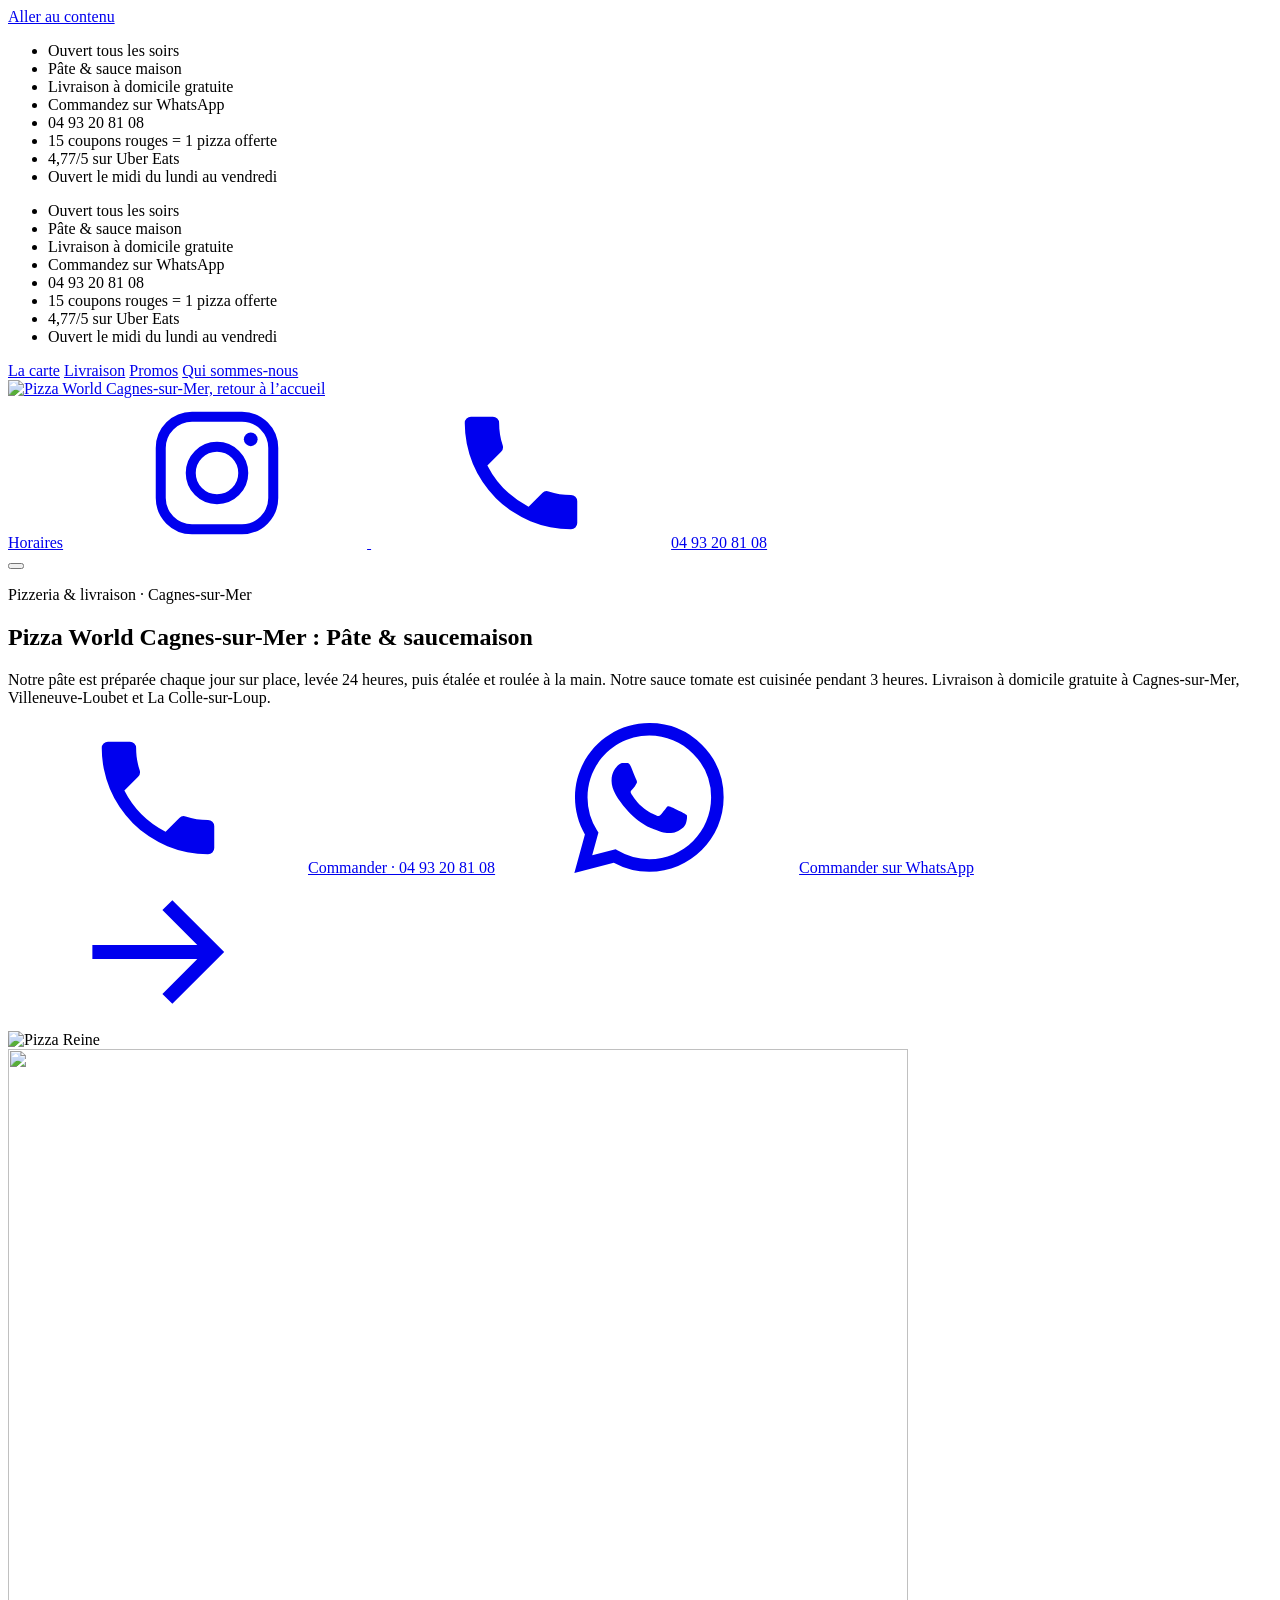
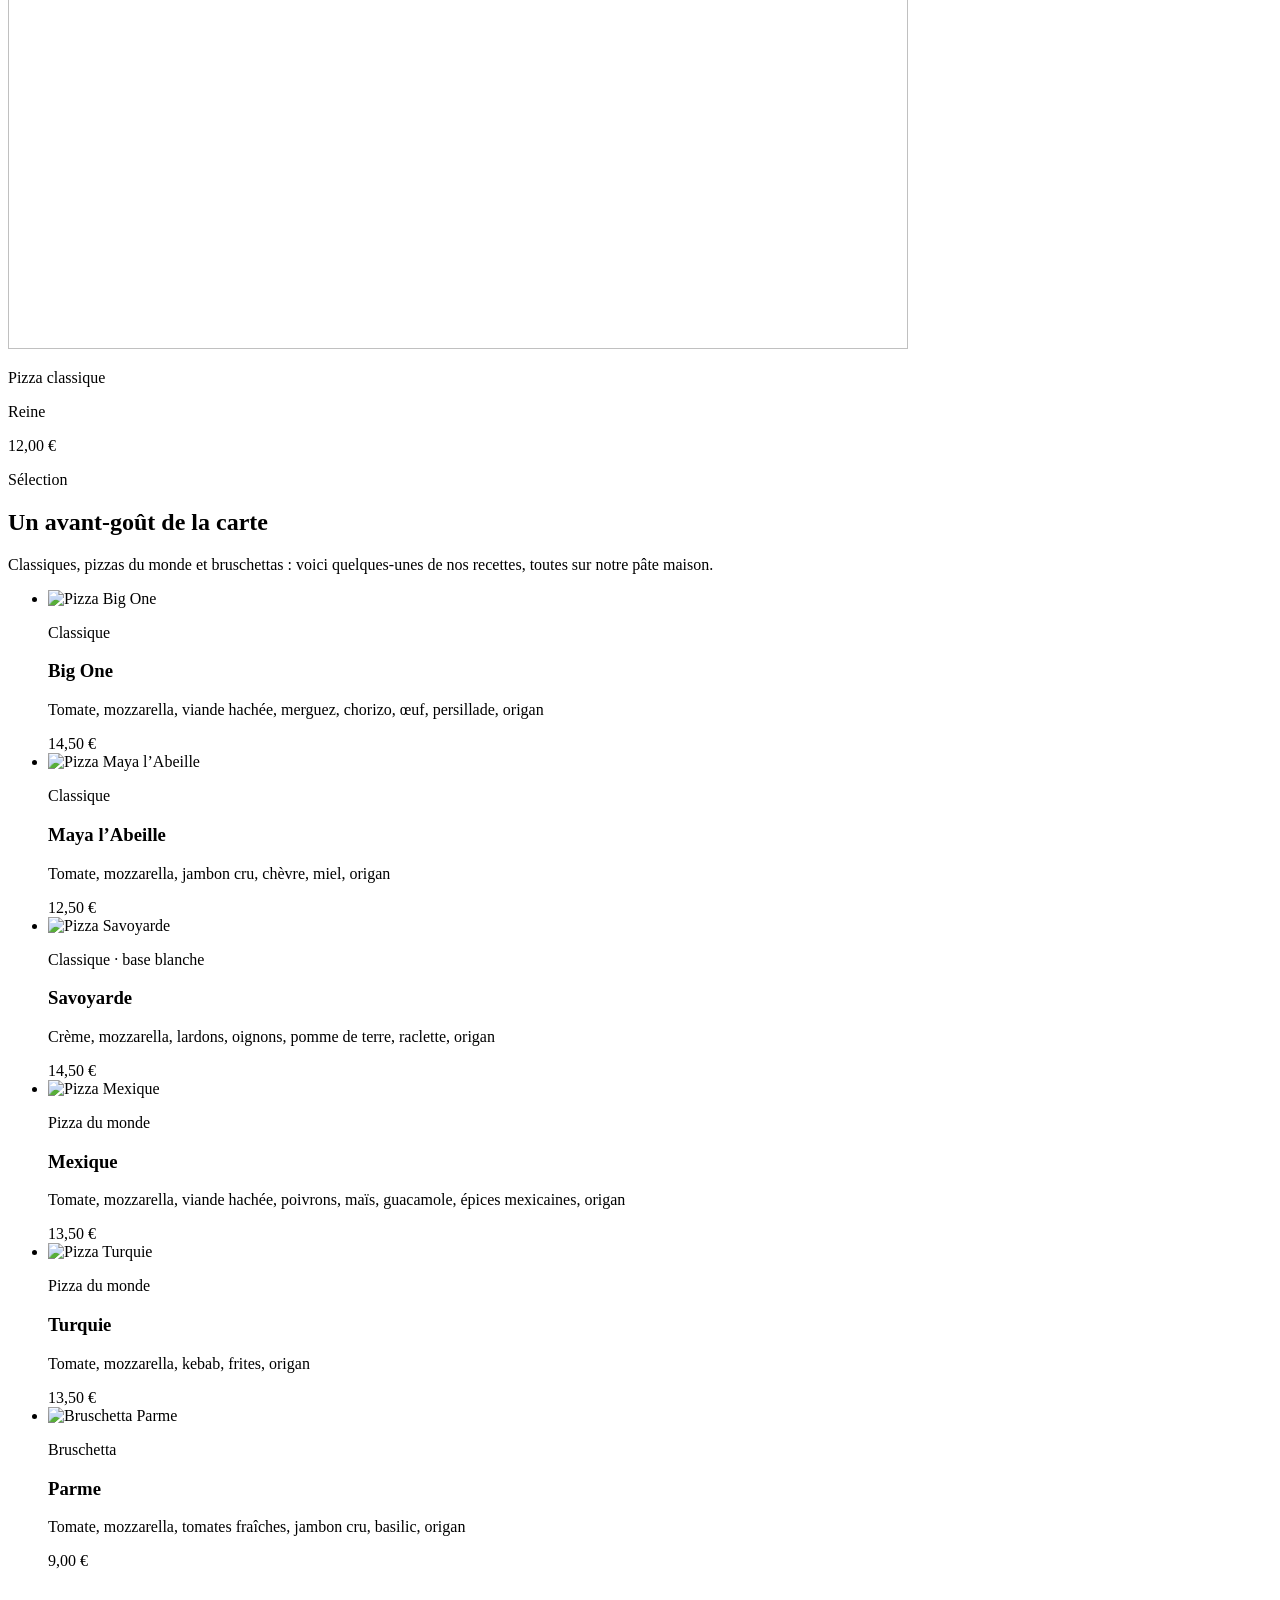
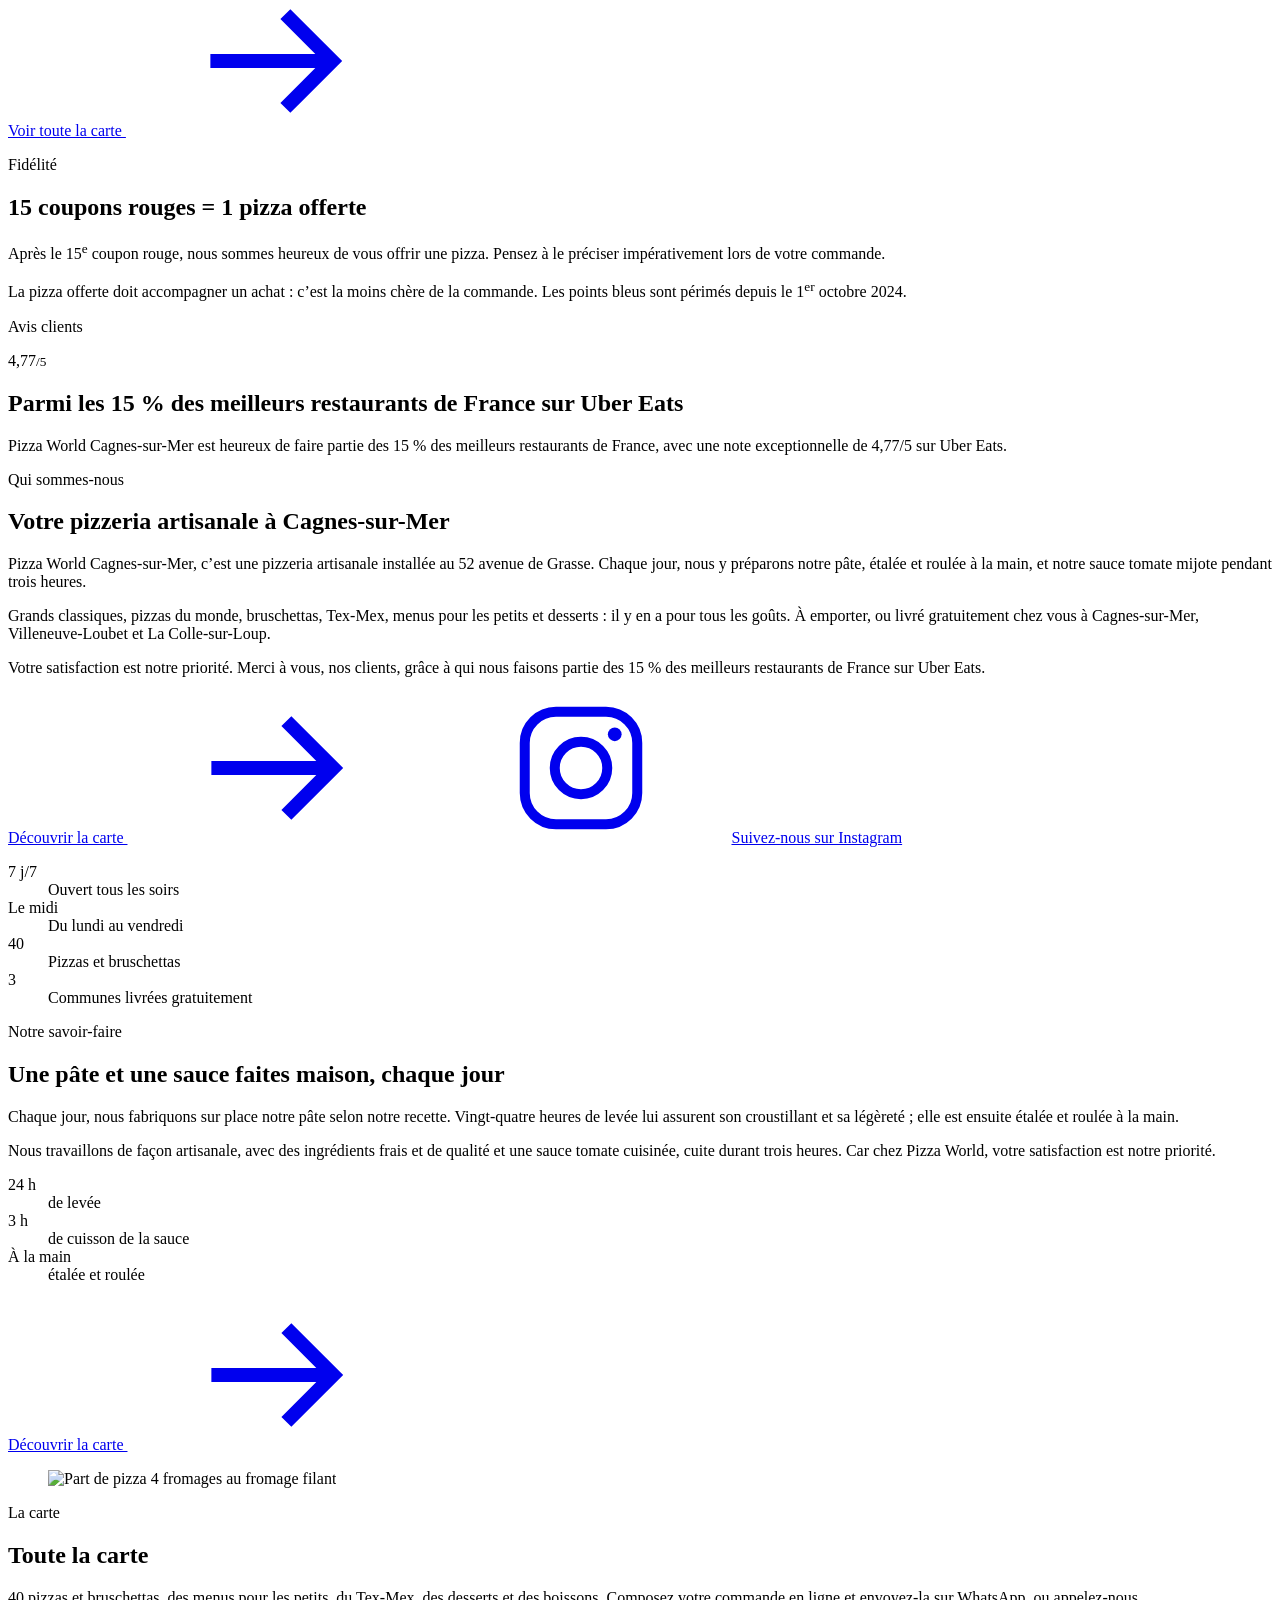
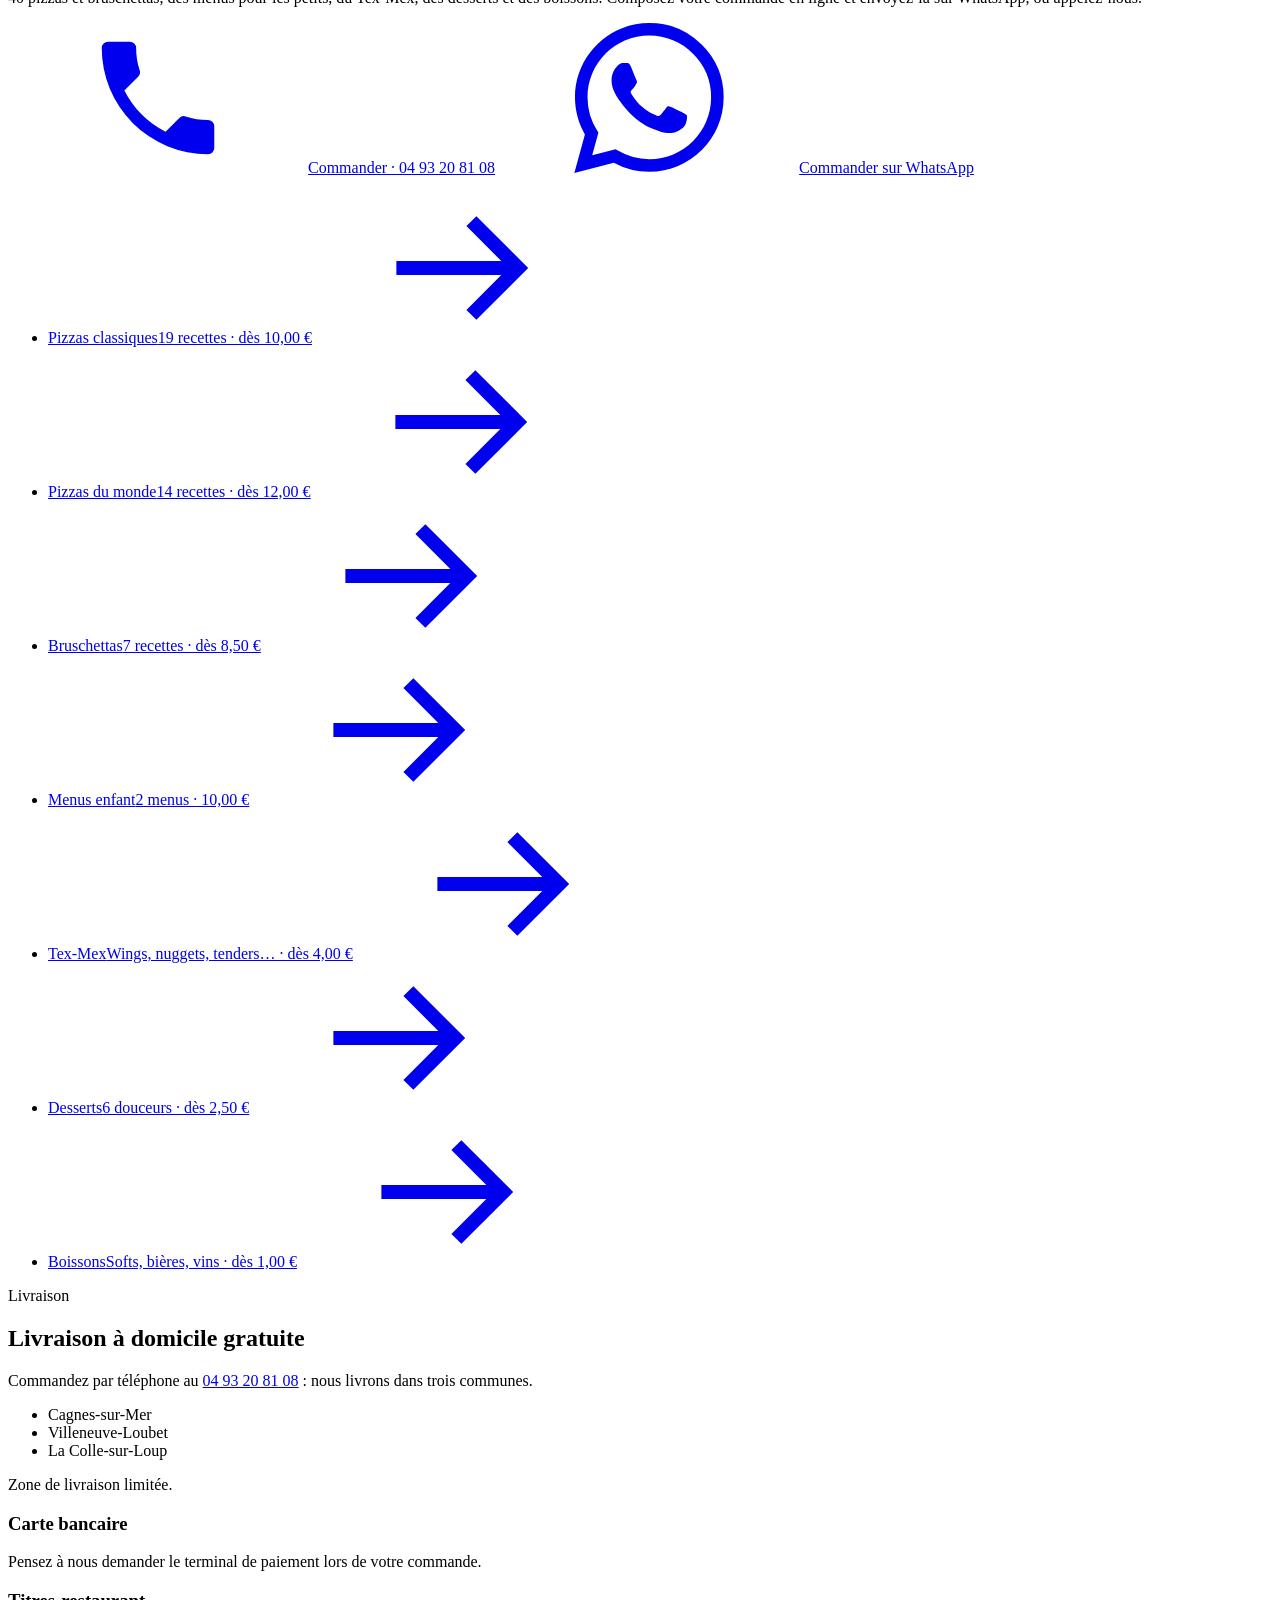
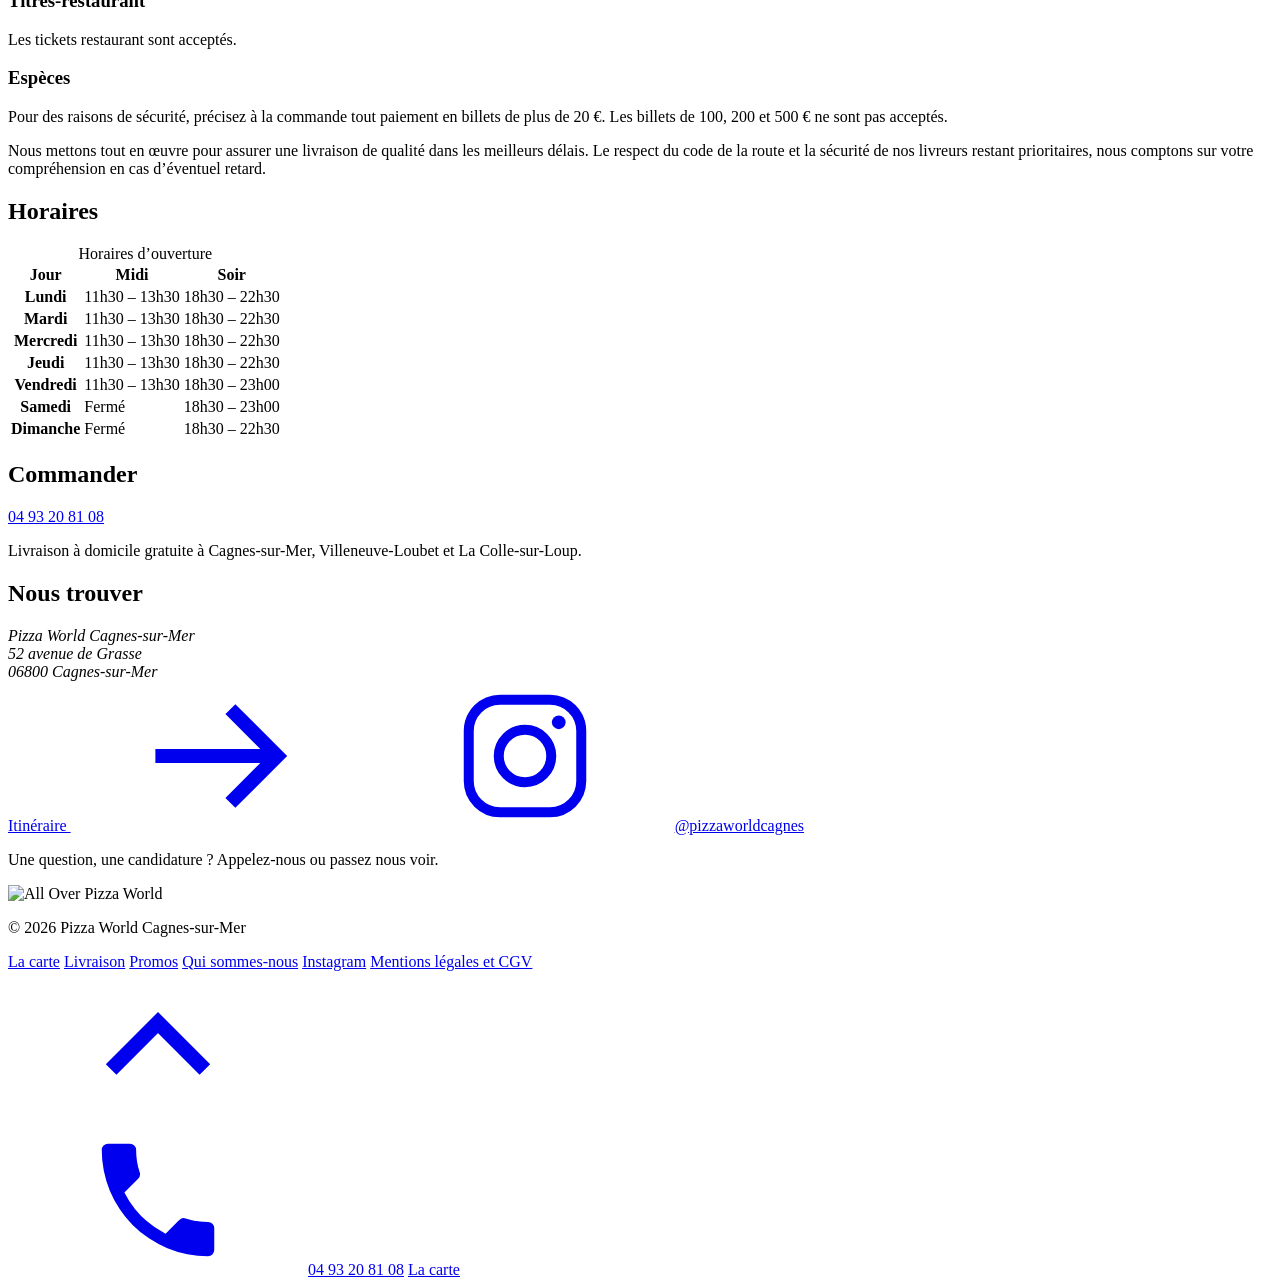
==== index.html @ 0be0c3c1 "Add files via upload" ====
<!doctype html>
<html lang="fr">
<head>
  <meta charset="utf-8">
  <meta name="viewport" content="width=device-width, initial-scale=1">
  <title>Pizza World Cagnes-sur-Mer · Pizzeria, pâte &amp; sauce maison, livraison gratuite</title>
  <meta name="description" content="Pizzeria à Cagnes-sur-Mer : pâte maison levée 24 h et étalée à la main, sauce tomate maison cuisinée 3 h. Livraison gratuite à Cagnes-sur-Mer, Villeneuve-Loubet et La Colle-sur-Loup. Commandez au 04 93 20 81 08.">
  <link rel="canonical" href="https://cagnes.pizzaworld.fr/">
  <meta name="robots" content="index, follow, max-image-preview:large">
  <meta name="theme-color" content="#013ec5">

  <meta property="og:type" content="website">
  <meta property="og:locale" content="fr_FR">
  <meta property="og:site_name" content="Pizza World Cagnes-sur-Mer">
  <meta property="og:title" content="Pizza World Cagnes-sur-Mer · Pâte &amp; sauce maison, livraison gratuite">
  <meta property="og:description" content="Pâte maison levée 24 h, sauce tomate maison cuisinée 3 h. Livraison gratuite à Cagnes-sur-Mer, Villeneuve-Loubet et La Colle-sur-Loup.">
  <meta property="og:url" content="https://cagnes.pizzaworld.fr/">
  <meta property="og:image" content="https://cagnes.pizzaworld.fr/assets/img/og-image.jpg">
  <meta name="twitter:card" content="summary_large_image">

  <link rel="icon" href="favicon.ico" sizes="32x32">
  <link rel="icon" href="assets/img/favicon.svg" type="image/svg+xml">
  <link rel="apple-touch-icon" href="assets/img/apple-touch-icon.png">
  <link rel="preconnect" href="https://fonts.googleapis.com">
  <link rel="preconnect" href="https://fonts.gstatic.com" crossorigin>
  <link rel="stylesheet" href="https://fonts.googleapis.com/css2?family=Outfit:wght@300;400;500;600;700&amp;display=swap">
  <link rel="stylesheet" href="assets/css/style.css">

  <script type="application/ld+json">
  {
    "@context": "https://schema.org",
    "@type": "Restaurant",
    "@id": "https://cagnes.pizzaworld.fr/#restaurant",
    "name": "Pizza World Cagnes-sur-Mer",
    "description": "Pizzeria artisanale à Cagnes-sur-Mer : pâte maison levée 24 h, sauce tomate maison. Livraison gratuite à Cagnes-sur-Mer, Villeneuve-Loubet et La Colle-sur-Loup, ou à emporter.",
    "brand": { "@type": "Brand", "name": "Pizza World" },
    "url": "https://cagnes.pizzaworld.fr/",
    "image": "https://cagnes.pizzaworld.fr/assets/img/og-image.jpg",
    "logo": "https://cagnes.pizzaworld.fr/assets/img/logo-640.png",
    "telephone": "+33 4 93 20 81 08",
    "servesCuisine": ["Pizza", "Italienne", "Tex-Mex"],
    "priceRange": "€",
    "hasMenu": "https://cagnes.pizzaworld.fr/carte.html",
    "acceptsReservations": false,
    "currenciesAccepted": "EUR",
    "paymentAccepted": "Espèces, Carte bancaire, Titres-restaurant",
    "hasMap": "https://www.google.com/maps/search/?api=1&query=Pizza%20World%2052%20avenue%20de%20Grasse%2006800%20Cagnes-sur-Mer",
    "address": {
      "@type": "PostalAddress",
      "streetAddress": "52 avenue de Grasse",
      "postalCode": "06800",
      "addressLocality": "Cagnes-sur-Mer",
      "addressRegion": "Provence-Alpes-Côte d’Azur",
      "addressCountry": "FR"
    },
    "areaServed": ["Cagnes-sur-Mer", "Villeneuve-Loubet", "La Colle-sur-Loup"],
    "sameAs": ["https://www.instagram.com/pizzaworldcagnes/"],
    "openingHoursSpecification": [
      { "@type": "OpeningHoursSpecification", "dayOfWeek": ["Monday", "Tuesday", "Wednesday", "Thursday", "Friday"], "opens": "11:30", "closes": "13:30" },
      { "@type": "OpeningHoursSpecification", "dayOfWeek": ["Monday", "Tuesday", "Wednesday", "Thursday", "Sunday"], "opens": "18:30", "closes": "22:30" },
      { "@type": "OpeningHoursSpecification", "dayOfWeek": ["Friday", "Saturday"], "opens": "18:30", "closes": "23:00" }
    ]
  }
  </script>
</head>
<body>
  <svg width="0" height="0" style="position:absolute" aria-hidden="true" focusable="false">
    <symbol id="i-phone" viewBox="0 0 24 24"><path fill="currentColor" d="M6.62 10.79a15.05 15.05 0 0 0 6.59 6.59l2.2-2.2a1 1 0 0 1 1.02-.24c1.12.37 2.32.57 3.57.57a1 1 0 0 1 1 1V20a1 1 0 0 1-1 1A17 17 0 0 1 3 4a1 1 0 0 1 1-1h3.5a1 1 0 0 1 1 1c0 1.25.2 2.45.57 3.57a1 1 0 0 1-.25 1.02l-2.2 2.2Z"/></symbol>
    <symbol id="i-arrow" viewBox="0 0 16 16"><path fill="none" stroke="currentColor" stroke-width="1.5" d="M1 8h13M9 3l5 5-5 5"/></symbol>
    <symbol id="i-up" viewBox="0 0 16 16"><path fill="none" stroke="currentColor" stroke-width="1.6" d="M3 10.5 8 5.5l5 5"/></symbol>
    <symbol id="i-instagram" viewBox="0 0 24 24"><g fill="none" stroke="currentColor" stroke-width="1.6"><rect x="3" y="3" width="18" height="18" rx="5"/><circle cx="12" cy="12" r="4.2"/></g><circle cx="17.4" cy="6.6" r="1.1" fill="currentColor"/></symbol>
    <symbol id="i-whatsapp" viewBox="0 0 24 24"><path fill="currentColor" d="M17.472 14.382c-.297-.149-1.758-.867-2.03-.967-.273-.099-.471-.148-.67.15-.197.297-.767.966-.94 1.164-.173.199-.347.223-.644.075-.297-.15-1.255-.463-2.39-1.475-.883-.788-1.48-1.761-1.653-2.059-.173-.297-.018-.458.13-.606.134-.133.298-.347.446-.52.149-.174.198-.298.298-.497.099-.198.05-.371-.025-.52-.075-.149-.669-1.612-.916-2.207-.242-.579-.487-.5-.669-.51-.173-.008-.371-.01-.57-.01-.198 0-.52.074-.792.372-.272.297-1.04 1.016-1.04 2.479 0 1.462 1.065 2.875 1.213 3.074.149.198 2.096 3.2 5.077 4.487.709.306 1.262.489 1.694.625.712.227 1.36.195 1.871.118.571-.085 1.758-.719 2.006-1.413.248-.694.248-1.289.173-1.413-.074-.124-.272-.198-.57-.347m-5.421 7.403h-.004a9.87 9.87 0 0 1-5.031-1.378l-.361-.214-3.741.982.998-3.648-.235-.374a9.86 9.86 0 0 1-1.51-5.26c.001-5.45 4.436-9.884 9.888-9.884 2.64 0 5.122 1.03 6.988 2.898a9.825 9.825 0 0 1 2.893 6.994c-.003 5.45-4.437 9.884-9.885 9.884m8.413-18.297A11.815 11.815 0 0 0 12.05 0C5.495 0 .16 5.335.157 11.892c0 2.096.547 4.142 1.588 5.945L.057 24l6.305-1.654a11.882 11.882 0 0 0 5.683 1.448h.005c6.554 0 11.89-5.335 11.893-11.893a11.821 11.821 0 0 0-3.48-8.413Z"/></symbol>
  </svg>

  <a class="skip-link" href="#contenu">Aller au contenu</a>

  <!-- ===== En-tête ===== -->
  <header class="site-header dark">
    <div class="wrap header-inner">
      <!-- Bandeau d'infos défilantes : en haut sur ordinateur, à côté du logo sur mobile -->
      <div class="header-ticker" aria-hidden="true">
        <div class="header-ticker-track">
          <ul>
            <li><span data-open-status>Ouvert tous les soirs</span></li>
            <li>Pâte &amp; sauce maison</li>
            <li>Livraison à domicile gratuite</li>
            <li>Commandez sur WhatsApp</li>
            <li>04 93 20 81 08</li>
            <li>15 coupons rouges = 1 pizza offerte</li>
            <li>4,77/5 sur Uber Eats</li>
            <li>Ouvert le midi du lundi au vendredi</li>
          </ul>
          <ul>
            <li><span data-open-status>Ouvert tous les soirs</span></li>
            <li>Pâte &amp; sauce maison</li>
            <li>Livraison à domicile gratuite</li>
            <li>Commandez sur WhatsApp</li>
            <li>04 93 20 81 08</li>
            <li>15 coupons rouges = 1 pizza offerte</li>
            <li>4,77/5 sur Uber Eats</li>
            <li>Ouvert le midi du lundi au vendredi</li>
          </ul>
        </div>
      </div>

      <nav class="nav nav-left" aria-label="Navigation principale">
        <a class="nav-link" href="carte.html">La carte</a>
        <a class="nav-link" href="#livraison">Livraison</a>
        <a class="nav-link" href="#promotions" data-promos-link>Promos</a>
        <a class="nav-link" href="#qui-sommes-nous">Qui sommes-nous</a>
      </nav>

      <a class="brand" href="index.html">
        <img src="assets/img/logo-320.png" width="320" height="250" alt="Pizza World Cagnes-sur-Mer, retour à l’accueil">
      </a>

      <div class="nav nav-right">
        <a class="nav-link" href="#horaires">Horaires</a>
        <a class="nav-icon" href="https://www.instagram.com/pizzaworldcagnes/" target="_blank" rel="noopener" aria-label="Instagram @pizzaworldcagnes (nouvelle fenêtre)">
          <svg class="icon" aria-hidden="true"><use href="#i-instagram"/></svg>
        </a>
        <a class="btn btn-sm" href="tel:+33493208108">
          <svg class="icon" aria-hidden="true"><use href="#i-phone"/></svg>04 93 20 81 08
        </a>
      </div>

      <button class="nav-toggle" type="button" aria-expanded="false" aria-controls="mobile-nav" aria-label="Ouvrir le menu">
        <span class="nav-toggle-bars" aria-hidden="true"></span>
      </button>
    </div>

    <div class="mobile-nav dark" id="mobile-nav" hidden>
      <nav class="mobile-nav-links" aria-label="Navigation mobile">
        <a href="index.html" aria-current="page">Accueil <svg class="icon" aria-hidden="true"><use href="#i-arrow"/></svg></a>
        <a href="carte.html">La carte <svg class="icon" aria-hidden="true"><use href="#i-arrow"/></svg></a>
        <a href="#livraison">Livraison <svg class="icon" aria-hidden="true"><use href="#i-arrow"/></svg></a>
        <a href="#promotions" data-promos-link>Promos <svg class="icon" aria-hidden="true"><use href="#i-arrow"/></svg></a>
        <a href="#qui-sommes-nous">Qui sommes-nous <svg class="icon" aria-hidden="true"><use href="#i-arrow"/></svg></a>
        <a href="#horaires">Horaires &amp; accès <svg class="icon" aria-hidden="true"><use href="#i-arrow"/></svg></a>
      </nav>
      <div class="mobile-nav-foot">
        <p class="status" data-open-status hidden></p>
        <a class="btn" href="tel:+33493208108"><svg class="icon" aria-hidden="true"><use href="#i-phone"/></svg>Commander · 04 93 20 81 08</a>
        <a class="social-link" href="https://www.instagram.com/pizzaworldcagnes/" target="_blank" rel="noopener"><svg class="icon" aria-hidden="true"><use href="#i-instagram"/></svg>@pizzaworldcagnes</a>
        <p class="small muted">52 avenue de Grasse, 06800 Cagnes-sur-Mer</p>
      </div>
    </div>
  </header>

  <main id="contenu">

    <!-- ===== Héros ===== -->
    <section class="hero dark" aria-labelledby="hero-title">
      <div class="hero-copy">
        <p class="eyebrow">Pizzeria &amp; livraison · Cagnes-sur-Mer</p>
        <h1 class="display hero-title" id="hero-title"><span class="sr-only">Pizza World Cagnes-sur-Mer&nbsp;: </span><span class="display-line">Pâte &amp; sauce</span><span class="display-line">maison</span></h1>
        <p class="lead hero-sub">Notre pâte est préparée chaque jour sur place, levée 24&nbsp;heures, puis étalée et roulée à la main. Notre sauce tomate est cuisinée pendant 3&nbsp;heures. Livraison à domicile gratuite à Cagnes-sur-Mer, Villeneuve-Loubet et La Colle-sur-Loup.</p>
        <div class="hero-actions">
          <a class="btn" href="tel:+33493208108"><svg class="icon" aria-hidden="true"><use href="#i-phone"/></svg>Commander · 04 93 20 81 08</a>
          <a class="link-arrow" href="carte.html#commander"><svg class="icon" aria-hidden="true"><use href="#i-whatsapp"/></svg>Commander sur WhatsApp <svg class="icon" aria-hidden="true"><use href="#i-arrow"/></svg></a>
        </div>
        <div class="hero-meta">
          <p class="status" data-open-status hidden></p>
        </div>
      </div>

      <!-- Pizza 3D : elle pivote et change de recette à chaque tour.
           Recettes : les pizzas de carte.html qui ont une photo vue du dessus (attribut data-disc). -->
      <div class="hero-media hero-spin" data-spin>
        <div class="spin-stage">
          <div class="spin-tilt">
            <div class="spin-disc" data-spin-disc>
              <div class="spin-face spin-front"><img src="assets/img/pizzas-3d/reine.jpg" width="900" height="900" alt="Pizza Reine" fetchpriority="high"></div>
              <div class="spin-face spin-back" aria-hidden="true"><img src="assets/img/pizzas-3d/reine.jpg" width="900" height="900" alt=""></div>
            </div>
          </div>
        </div>
        <div class="spin-caption" data-spin-caption>
          <p class="spin-kicker" data-spin-kicker>Pizza classique</p>
          <p class="spin-name" data-spin-name>Reine</p>
          <p class="spin-price" data-spin-price>12,00&nbsp;€</p>
        </div>
        <!-- Recettes suivantes de la pizza 3D (photo vue du dessus dans assets/img/pizzas-3d/).
             Sur le site en ligne, la liste et les prix sont aussi relus dans carte.html. -->
        <ul class="spin-list" hidden>
          <li data-disc="assets/img/pizzas-3d/4-fromages.jpg" data-name="4 Fromages" data-kicker="Pizza classique" data-price="12,50 €"></li>
          <li data-disc="assets/img/pizzas-3d/camembert-roti.jpg" data-name="La Camembert rôti" data-kicker="Pizza classique · Nouveau · Base blanche" data-price="15,00 €" data-choices="Lardons|Poulet"></li>
        </ul>
        <div class="spin-actions" hidden>
          <button type="button" class="sc-btn" data-spin-toggle aria-label="Mettre la pizza en pause"><svg viewBox="0 0 16 16" aria-hidden="true"><path d="M5 3v10M11 3v10" fill="none" stroke="currentColor" stroke-width="2"/></svg></button>
          <button type="button" class="sc-btn" data-spin-next aria-label="Recette suivante"><svg viewBox="0 0 16 16" aria-hidden="true"><path d="M5.5 3l5 5-5 5" fill="none" stroke="currentColor" stroke-width="1.6"/></svg></button>
        </div>
      </div>
    </section>

    <!-- ===== Sélection ===== -->
    <section class="section light featured" aria-labelledby="featured-title">
      <div class="wrap">
        <div class="section-head section-head--split">
          <div>
            <p class="eyebrow">Sélection</p>
            <h2 class="heading" id="featured-title">Un avant-goût de la carte</h2>
          </div>
          <p class="text">Classiques, pizzas du monde et bruschettas&nbsp;: voici quelques-unes de nos recettes, toutes sur notre pâte maison.</p>
        </div>

        <ul class="food-grid food-grid--carousel">
          <li class="food-card" data-kind="pizza">
            <div class="food-frame"><img class="food-media" src="assets/img/pizzas/big-one.jpg" width="550" height="367" alt="Pizza Big One" loading="lazy" decoding="async"></div>
            <div class="food-body">
              <p class="food-kicker">Classique</p>
              <div class="food-title"><h3>Big One</h3></div>
              <p class="food-desc">Tomate, mozzarella, viande hachée, merguez, chorizo, œuf, persillade, origan</p>
              <div class="food-foot">
                <span class="price">14,50&nbsp;€</span>
              </div>
            </div>
          </li>
          <li class="food-card" data-kind="pizza">
            <div class="food-frame"><img class="food-media" src="assets/img/pizzas/maya-l-abeille.jpg" width="550" height="367" alt="Pizza Maya l’Abeille" loading="lazy" decoding="async"></div>
            <div class="food-body">
              <p class="food-kicker">Classique</p>
              <div class="food-title"><h3>Maya l’Abeille</h3></div>
              <p class="food-desc">Tomate, mozzarella, jambon cru, chèvre, miel, origan</p>
              <div class="food-foot">
                <span class="price">12,50&nbsp;€</span>
              </div>
            </div>
          </li>
          <li class="food-card" data-kind="pizza">
            <div class="food-frame"><img class="food-media" src="assets/img/pizzas/savoyarde.jpg" width="550" height="367" alt="Pizza Savoyarde" loading="lazy" decoding="async"></div>
            <div class="food-body">
              <p class="food-kicker">Classique · base blanche</p>
              <div class="food-title"><h3>Savoyarde</h3></div>
              <p class="food-desc">Crème, mozzarella, lardons, oignons, pomme de terre, raclette, origan</p>
              <div class="food-foot">
                <span class="price">14,50&nbsp;€</span>
              </div>
            </div>
          </li>
          <li class="food-card" data-kind="pizza">
            <div class="food-frame"><img class="food-media" src="assets/img/pizzas/mexique.jpg" width="550" height="367" alt="Pizza Mexique" loading="lazy" decoding="async"></div>
            <div class="food-body">
              <p class="food-kicker">Pizza du monde</p>
              <div class="food-title"><h3>Mexique</h3></div>
              <p class="food-desc">Tomate, mozzarella, viande hachée, poivrons, maïs, guacamole, épices mexicaines, origan</p>
              <div class="food-foot">
                <span class="price">13,50&nbsp;€</span>
              </div>
            </div>
          </li>
          <li class="food-card" data-kind="pizza">
            <div class="food-frame"><img class="food-media" src="assets/img/pizzas/turquie.jpg" width="550" height="367" alt="Pizza Turquie" loading="lazy" decoding="async"></div>
            <div class="food-body">
              <p class="food-kicker">Pizza du monde</p>
              <div class="food-title"><h3>Turquie</h3></div>
              <p class="food-desc">Tomate, mozzarella, kebab, frites, origan</p>
              <div class="food-foot">
                <span class="price">13,50&nbsp;€</span>
              </div>
            </div>
          </li>
          <li class="food-card" data-kind="bruschetta">
            <div class="food-frame"><img class="food-media" src="assets/img/pizzas/bruschetta-parme.jpg" width="550" height="367" alt="Bruschetta Parme" loading="lazy" decoding="async"></div>
            <div class="food-body">
              <p class="food-kicker">Bruschetta</p>
              <div class="food-title"><h3>Parme</h3></div>
              <p class="food-desc">Tomate, mozzarella, tomates fraîches, jambon cru, basilic, origan</p>
              <div class="food-foot">
                <span class="price">9,00&nbsp;€</span>
              </div>
            </div>
          </li>
        </ul>

        <div class="section-foot">
          <a class="btn btn-outline" href="carte.html">Voir toute la carte <svg class="icon" aria-hidden="true"><use href="#i-arrow"/></svg></a>
        </div>
      </div>
    </section>

    <!-- ===== Fidélité et avis ===== -->
    <section class="section light perks" aria-label="Fidélité et avis clients">
      <div class="wrap">
        <div class="perks-panel dark">
          <article class="perk" aria-labelledby="fidelite-title">
            <p class="eyebrow">Fidélité</p>
            <div class="coupons" aria-hidden="true">
              <span></span><span></span><span></span><span></span><span></span>
              <span></span><span></span><span></span><span></span><span></span>
              <span></span><span></span><span></span><span></span><span></span>
            </div>
            <h2 class="heading-sm" id="fidelite-title">15 coupons rouges = 1 pizza offerte</h2>
            <p>Après le 15<sup>e</sup> coupon rouge, nous sommes heureux de vous offrir une pizza. Pensez à le préciser impérativement lors de votre commande.</p>
            <p class="small muted">La pizza offerte doit accompagner un achat&nbsp;: c’est la moins chère de la commande. Les points bleus sont périmés depuis le 1<sup>er</sup> octobre 2024.</p>
          </article>
          <article class="perk" aria-labelledby="avis-title">
            <p class="eyebrow">Avis clients</p>
            <p class="perk-figure">4,77<small>/5</small></p>
            <h2 class="heading-sm" id="avis-title">Parmi les 15&nbsp;% des meilleurs restaurants de France sur Uber Eats</h2>
            <p>Pizza World Cagnes-sur-Mer est heureux de faire partie des 15&nbsp;% des meilleurs restaurants de France, avec une note exceptionnelle de 4,77/5 sur Uber Eats.</p>
          </article>
        </div>
      </div>
    </section>

    <!-- ===== Promotions =====
         Les promos se gèrent dans assets/js/promos.js : la section se remplit toute seule
         et disparaît quand il n'y a aucune promo active. -->
    <section class="section light promos" id="promotions" aria-labelledby="promos-title" data-promos hidden>
      <div class="wrap">
        <div class="section-head">
          <p class="eyebrow">Promotions</p>
          <h2 class="heading" id="promos-title">Les promos du moment</h2>
        </div>
        <ul class="promo-grid" data-promos-list></ul>
      </div>
    </section>

    <!-- ===== Qui sommes-nous ===== -->
    <section class="section dark about" id="qui-sommes-nous" aria-labelledby="about-title">
      <div class="wrap about-grid">
        <div class="about-head">
          <p class="eyebrow">Qui sommes-nous</p>
          <h2 class="heading-lg" id="about-title">Votre pizzeria artisanale à <span class="nowrap">Cagnes-sur-Mer</span></h2>
        </div>
        <div class="about-copy">
          <p class="lead">Pizza World Cagnes-sur-Mer, c’est une pizzeria artisanale installée au 52 avenue de Grasse. Chaque jour, nous y préparons notre pâte, étalée et roulée à la main, et notre sauce tomate mijote pendant trois heures.</p>
          <p class="text">Grands classiques, pizzas du monde, bruschettas, Tex-Mex, menus pour les petits et desserts&nbsp;: il y en a pour tous les goûts. À emporter, ou livré gratuitement chez vous à Cagnes-sur-Mer, Villeneuve-Loubet et La Colle-sur-Loup.</p>
          <p class="text">Votre satisfaction est notre priorité. Merci à vous, nos clients, grâce à qui nous faisons partie des 15&nbsp;% des meilleurs restaurants de France sur Uber Eats.</p>
          <div class="about-links">
            <a class="link-arrow" href="carte.html">Découvrir la carte <svg class="icon" aria-hidden="true"><use href="#i-arrow"/></svg></a>
            <a class="social-link" href="https://www.instagram.com/pizzaworldcagnes/" target="_blank" rel="noopener"><svg class="icon" aria-hidden="true"><use href="#i-instagram"/></svg>Suivez-nous sur Instagram</a>
          </div>
        </div>
        <dl class="about-facts">
          <div><dt>7&nbsp;j/7</dt><dd>Ouvert tous les soirs</dd></div>
          <div><dt>Le midi</dt><dd>Du lundi au vendredi</dd></div>
          <div><dt>40</dt><dd>Pizzas et bruschettas</dd></div>
          <div><dt>3</dt><dd>Communes livrées gratuitement</dd></div>
        </dl>
      </div>
    </section>

    <!-- ===== Savoir-faire ===== -->
    <section class="section light story" id="notre-pate" aria-labelledby="story-title">
      <div class="wrap story-grid">
        <div class="story-copy">
          <p class="eyebrow">Notre savoir-faire</p>
          <h2 class="heading" id="story-title">Une pâte et une sauce faites maison, chaque jour</h2>
          <p class="text">Chaque jour, nous fabriquons sur place notre pâte selon notre recette. Vingt-quatre heures de levée lui assurent son croustillant et sa légèreté&nbsp;; elle est ensuite étalée et roulée à la main.</p>
          <p class="text">Nous travaillons de façon artisanale, avec des ingrédients frais et de qualité et une sauce tomate cuisinée, cuite durant trois heures. Car chez Pizza World, votre satisfaction est notre priorité.</p>
          <dl class="facts">
            <div><dt>24 h</dt><dd>de levée</dd></div>
            <div><dt>3 h</dt><dd>de cuisson de la sauce</dd></div>
            <div><dt>À la main</dt><dd>étalée et roulée</dd></div>
          </dl>
          <a class="link-arrow" href="carte.html">Découvrir la carte <svg class="icon" aria-hidden="true"><use href="#i-arrow"/></svg></a>
        </div>
        <figure class="story-media">
          <img src="assets/img/pizzas/4-fromages-filant.jpg" width="550" height="367" alt="Part de pizza 4 fromages au fromage filant" loading="lazy" decoding="async">
        </figure>
      </div>
    </section>

    <!-- ===== Index de la carte ===== -->
    <section class="section dark menu-index" aria-labelledby="menu-index-title">
      <div class="wrap menu-index-grid">
        <div class="menu-index-head">
          <p class="eyebrow">La carte</p>
          <h2 class="heading-lg" id="menu-index-title">Toute la carte</h2>
          <p class="text">40 pizzas et bruschettas, des menus pour les petits, du Tex-Mex, des desserts et des boissons. Composez votre commande en ligne et envoyez-la sur WhatsApp, ou appelez-nous.</p>
          <div class="menu-index-actions">
            <a class="btn" href="tel:+33493208108"><svg class="icon" aria-hidden="true"><use href="#i-phone"/></svg>Commander · 04 93 20 81 08</a>
            <a class="btn btn-outline" href="carte.html#commander"><svg class="icon" aria-hidden="true"><use href="#i-whatsapp"/></svg>Commander sur WhatsApp</a>
          </div>
        </div>
        <ul class="menu-index-list">
          <li><a href="carte.html#classiques"><span class="mi-name">Pizzas classiques</span><span class="mi-meta">19 recettes · dès 10,00&nbsp;€</span><svg class="mi-arrow" aria-hidden="true"><use href="#i-arrow"/></svg></a></li>
          <li><a href="carte.html#monde"><span class="mi-name">Pizzas du monde</span><span class="mi-meta">14 recettes · dès 12,00&nbsp;€</span><svg class="mi-arrow" aria-hidden="true"><use href="#i-arrow"/></svg></a></li>
          <li><a href="carte.html#bruschettas"><span class="mi-name">Bruschettas</span><span class="mi-meta">7 recettes · dès 8,50&nbsp;€</span><svg class="mi-arrow" aria-hidden="true"><use href="#i-arrow"/></svg></a></li>
          <li><a href="carte.html#enfants"><span class="mi-name">Menus enfant</span><span class="mi-meta">2 menus · 10,00&nbsp;€</span><svg class="mi-arrow" aria-hidden="true"><use href="#i-arrow"/></svg></a></li>
          <li><a href="carte.html#tex-mex"><span class="mi-name">Tex-Mex</span><span class="mi-meta">Wings, nuggets, tenders… · dès 4,00&nbsp;€</span><svg class="mi-arrow" aria-hidden="true"><use href="#i-arrow"/></svg></a></li>
          <li><a href="carte.html#desserts"><span class="mi-name">Desserts</span><span class="mi-meta">6 douceurs · dès 2,50&nbsp;€</span><svg class="mi-arrow" aria-hidden="true"><use href="#i-arrow"/></svg></a></li>
          <li><a href="carte.html#boissons"><span class="mi-name">Boissons</span><span class="mi-meta">Softs, bières, vins · dès 1,00&nbsp;€</span><svg class="mi-arrow" aria-hidden="true"><use href="#i-arrow"/></svg></a></li>
        </ul>
      </div>
    </section>

    <!-- ===== Livraison ===== -->
    <section class="section light delivery" id="livraison" aria-labelledby="livraison-title">
      <div class="wrap">
        <div class="section-head">
          <p class="eyebrow">Livraison</p>
          <h2 class="heading-lg" id="livraison-title">Livraison à domicile gratuite</h2>
          <p class="text">Commandez par téléphone au <a href="tel:+33493208108">04 93 20 81 08</a>&nbsp;: nous livrons dans trois communes.</p>
        </div>

        <ul class="zones">
          <li>Cagnes-sur-Mer</li>
          <li>Villeneuve-Loubet</li>
          <li>La Colle-sur-Loup</li>
        </ul>
        <p class="footnote zones-note">Zone de livraison limitée.</p>

        <div class="conditions">
          <article class="condition">
            <h3>Carte bancaire</h3>
            <p>Pensez à nous demander le terminal de paiement lors de votre commande.</p>
          </article>
          <article class="condition">
            <h3>Titres-restaurant</h3>
            <p>Les tickets restaurant sont acceptés.</p>
          </article>
          <article class="condition">
            <h3>Espèces</h3>
            <p>Pour des raisons de sécurité, précisez à la commande tout paiement en billets de plus de 20&nbsp;€. Les billets de 100, 200 et 500&nbsp;€ ne sont pas acceptés.</p>
          </article>
        </div>

        <p class="delay-note">Nous mettons tout en œuvre pour assurer une livraison de qualité dans les meilleurs délais. Le respect du code de la route et la sécurité de nos livreurs restant prioritaires, nous comptons sur votre compréhension en cas d’éventuel retard.</p>
      </div>
    </section>

  </main>

  <!-- ===== Pied de page : horaires, commande, accès ===== -->
  <footer class="site-footer dark" id="horaires">
    <div class="wrap footer-grid">
      <div class="footer-col">
        <h2 class="heading-sm">Horaires</h2>
        <p class="status" data-open-status hidden></p>
        <!-- Pour modifier les horaires : changez le texte ET l'attribut data-hours (format 24 h, créneaux séparés par un espace). -->
        <table class="hours" data-hours-table>
          <caption class="sr-only">Horaires d’ouverture</caption>
          <thead>
            <tr><th scope="col"><span class="sr-only">Jour</span></th><th scope="col">Midi</th><th scope="col">Soir</th></tr>
          </thead>
          <tbody>
            <tr data-day="1" data-hours="11:30-13:30 18:30-22:30"><th scope="row">Lundi</th><td>11h30 – 13h30</td><td>18h30 – 22h30</td></tr>
            <tr data-day="2" data-hours="11:30-13:30 18:30-22:30"><th scope="row">Mardi</th><td>11h30 – 13h30</td><td>18h30 – 22h30</td></tr>
            <tr data-day="3" data-hours="11:30-13:30 18:30-22:30"><th scope="row">Mercredi</th><td>11h30 – 13h30</td><td>18h30 – 22h30</td></tr>
            <tr data-day="4" data-hours="11:30-13:30 18:30-22:30"><th scope="row">Jeudi</th><td>11h30 – 13h30</td><td>18h30 – 22h30</td></tr>
            <tr data-day="5" data-hours="11:30-13:30 18:30-23:00"><th scope="row">Vendredi</th><td>11h30 – 13h30</td><td>18h30 – 23h00</td></tr>
            <tr data-day="6" data-hours="18:30-23:00"><th scope="row">Samedi</th><td class="closed">Fermé</td><td>18h30 – 23h00</td></tr>
            <tr data-day="0" data-hours="18:30-22:30"><th scope="row">Dimanche</th><td class="closed">Fermé</td><td>18h30 – 22h30</td></tr>
          </tbody>
        </table>
      </div>

      <div class="footer-col">
        <h2 class="heading-sm">Commander</h2>
        <a class="phone-big" href="tel:+33493208108">04 93 20 81 08</a>
        <p class="muted">Livraison à domicile gratuite à Cagnes-sur-Mer, Villeneuve-Loubet et La Colle-sur-Loup.</p>
      </div>

      <div class="footer-col">
        <h2 class="heading-sm">Nous trouver</h2>
        <address>Pizza World Cagnes-sur-Mer<br>52 avenue de Grasse<br>06800 Cagnes-sur-Mer</address>
        <a class="link-arrow" href="https://www.google.com/maps/search/?api=1&amp;query=Pizza%20World%2052%20avenue%20de%20Grasse%2006800%20Cagnes-sur-Mer" target="_blank" rel="noopener">Itinéraire <svg class="icon" aria-hidden="true"><use href="#i-arrow"/></svg></a>
        <a class="social-link" href="https://www.instagram.com/pizzaworldcagnes/" target="_blank" rel="noopener"><svg class="icon" aria-hidden="true"><use href="#i-instagram"/></svg>@pizzaworldcagnes</a>
        <p class="small muted">Une question, une candidature&nbsp;? Appelez-nous ou passez nous voir.</p>
      </div>
    </div>

    <div class="wrap footer-sign">
      <img class="footer-logo" src="assets/img/logo-320.png" width="320" height="250" alt="All Over Pizza World" loading="lazy" decoding="async">
    </div>

    <div class="wrap footer-bottom">
      <p>© <span data-year>2026</span> Pizza World Cagnes-sur-Mer</p>
      <nav aria-label="Liens utiles">
        <a href="carte.html">La carte</a>
        <a href="#livraison">Livraison</a>
        <a href="#promotions" data-promos-link>Promos</a>
        <a href="#qui-sommes-nous">Qui sommes-nous</a>
        <a href="https://www.instagram.com/pizzaworldcagnes/" target="_blank" rel="noopener">Instagram</a>
        <a href="mentions-legales.html">Mentions légales et CGV</a>
      </nav>
    </div>
  </footer>

  <a class="to-top" href="#contenu" aria-label="Revenir en haut de la page"><svg class="icon" aria-hidden="true"><use href="#i-up"/></svg></a>

  <div class="callbar dark">
    <a class="btn" href="tel:+33493208108"><svg class="icon" aria-hidden="true"><use href="#i-phone"/></svg>04 93 20 81 08</a>
    <a class="btn btn-outline" href="carte.html">La carte</a>
  </div>

  <script src="assets/js/promos.js" defer></script>
  <script src="assets/js/main.js" defer></script>
</body>
</html>
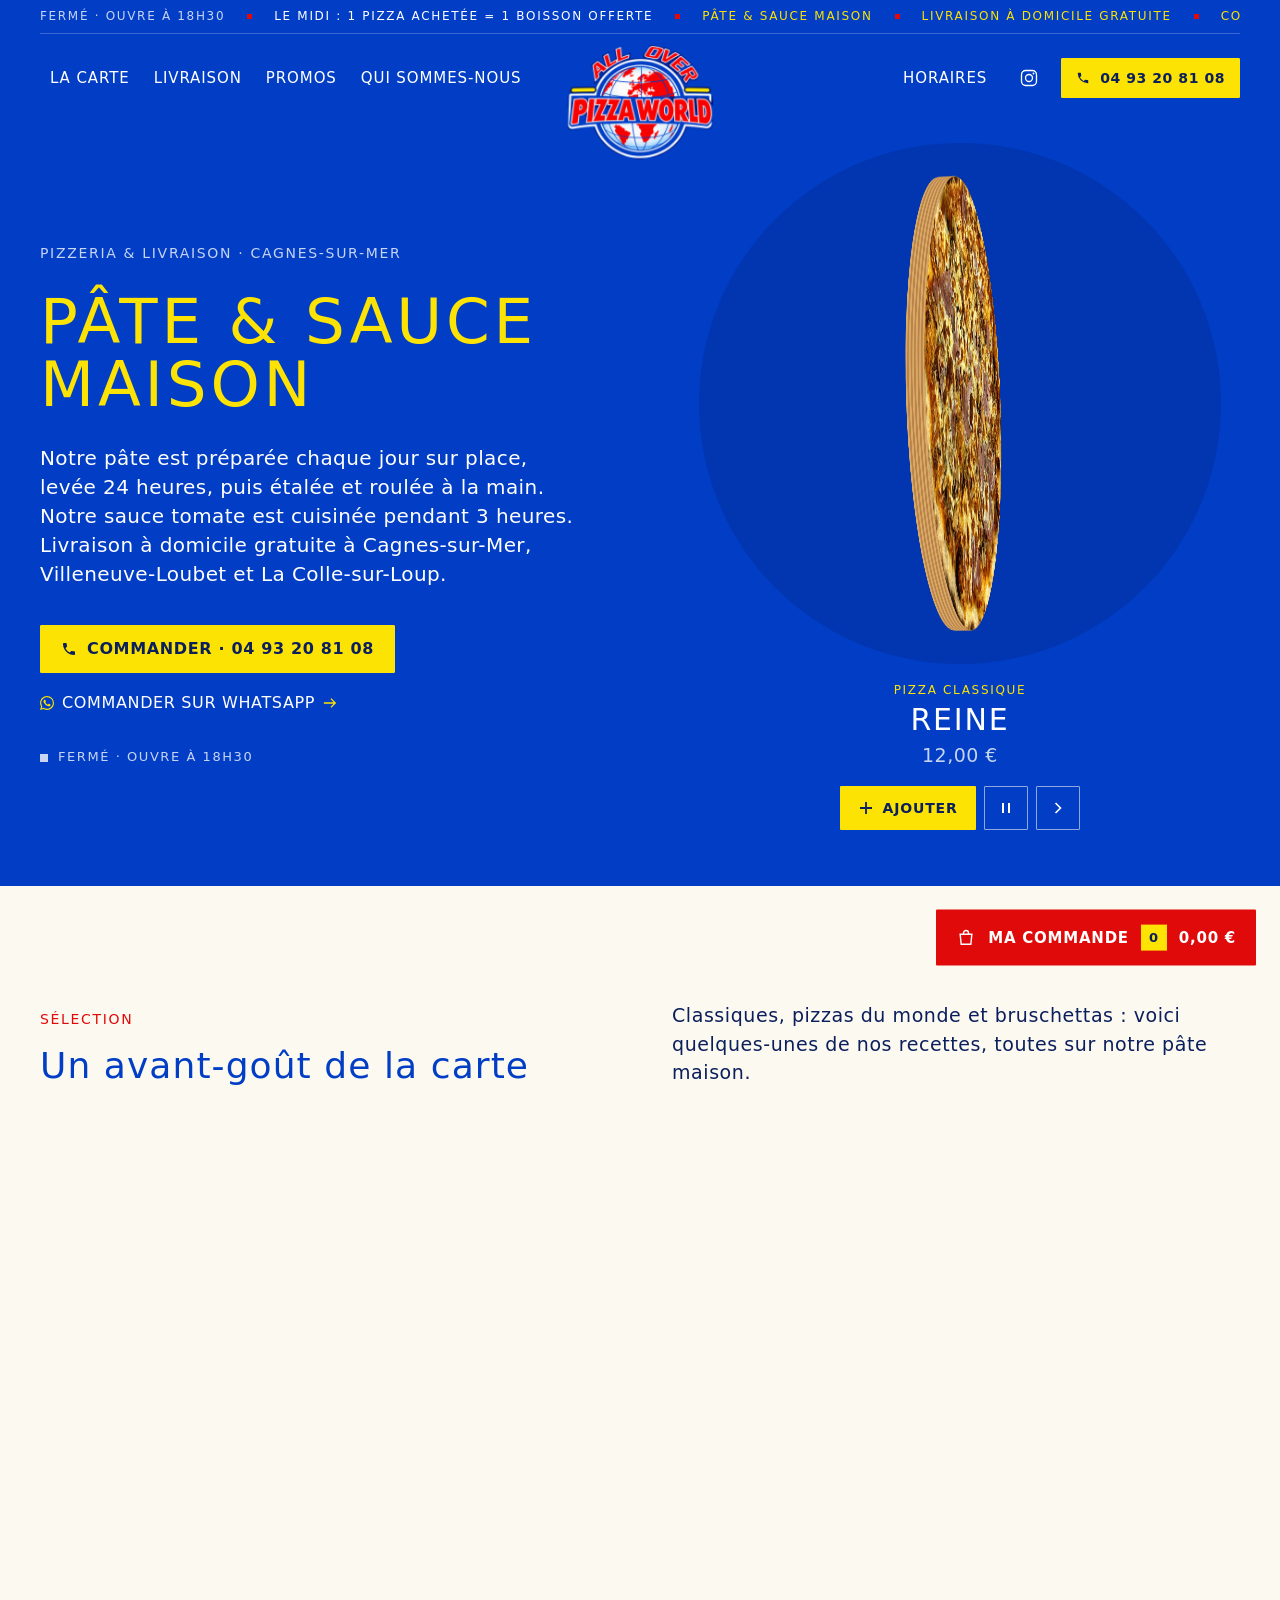
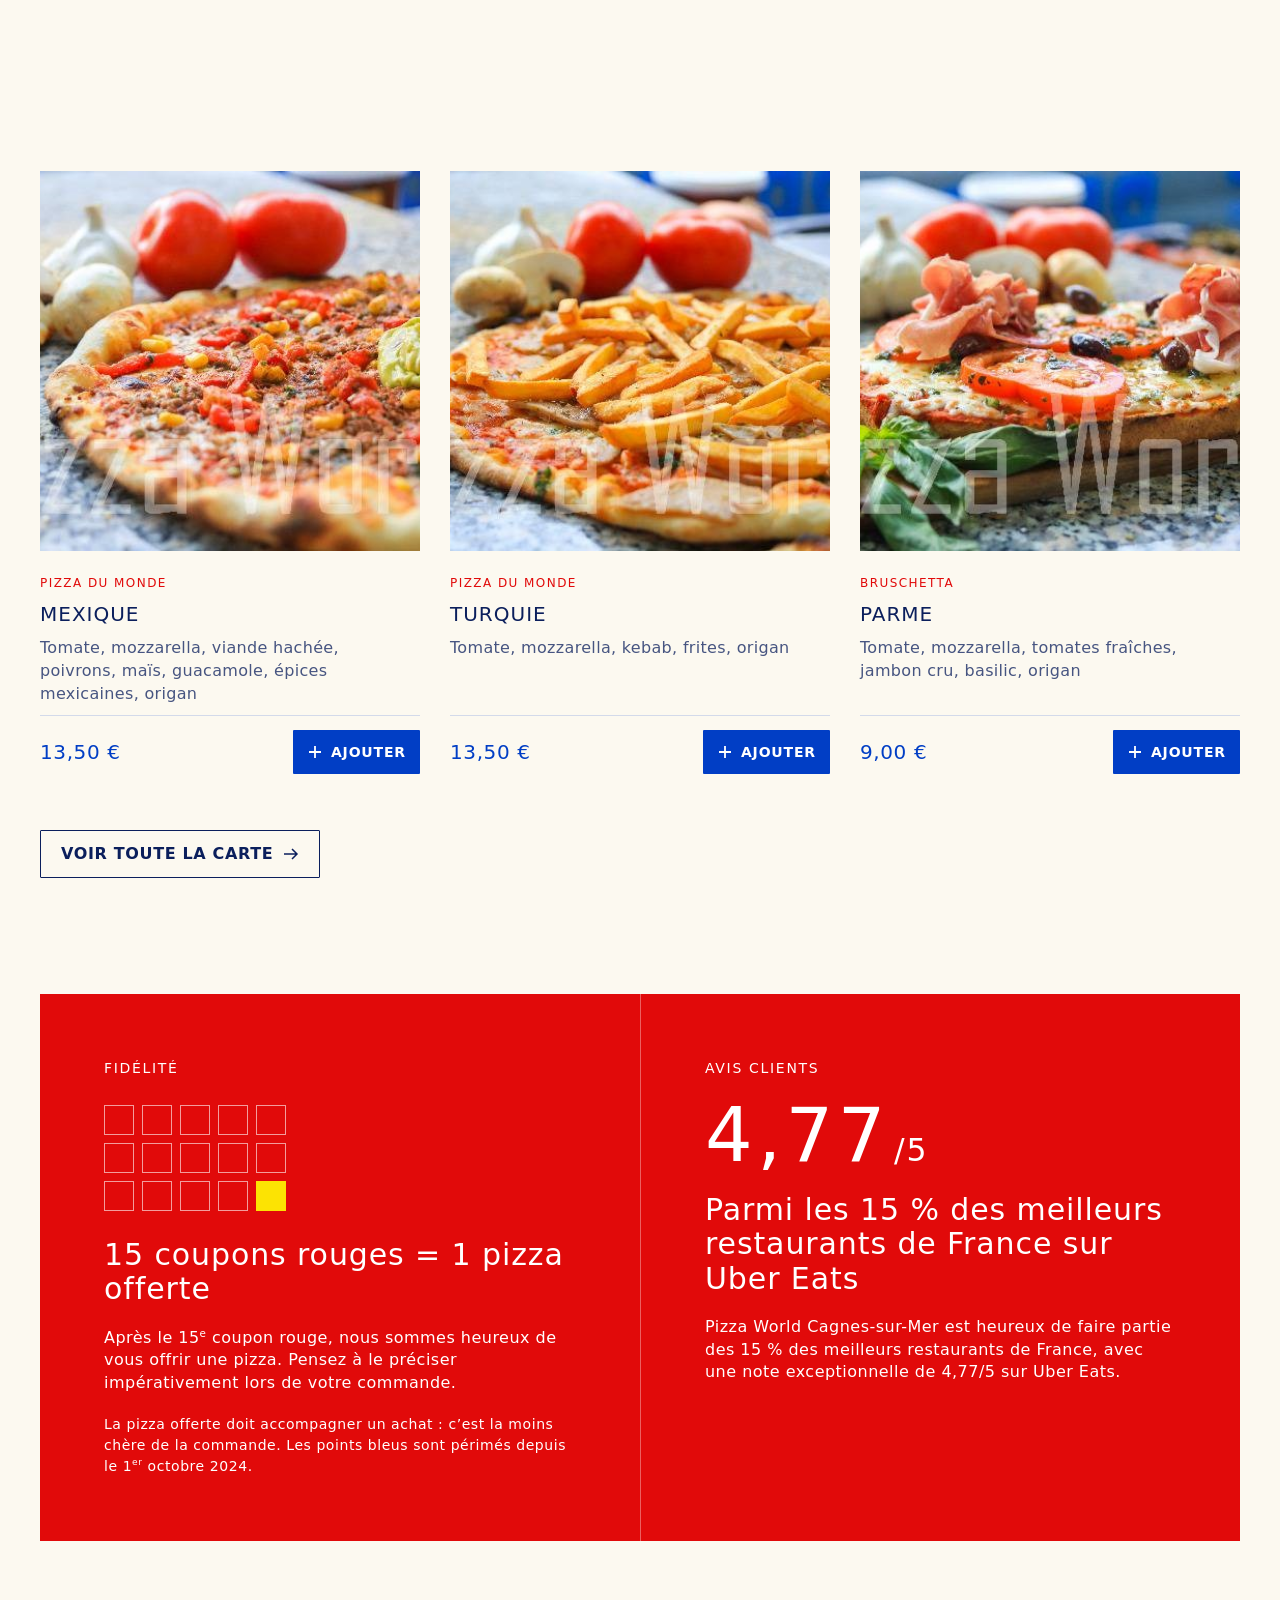
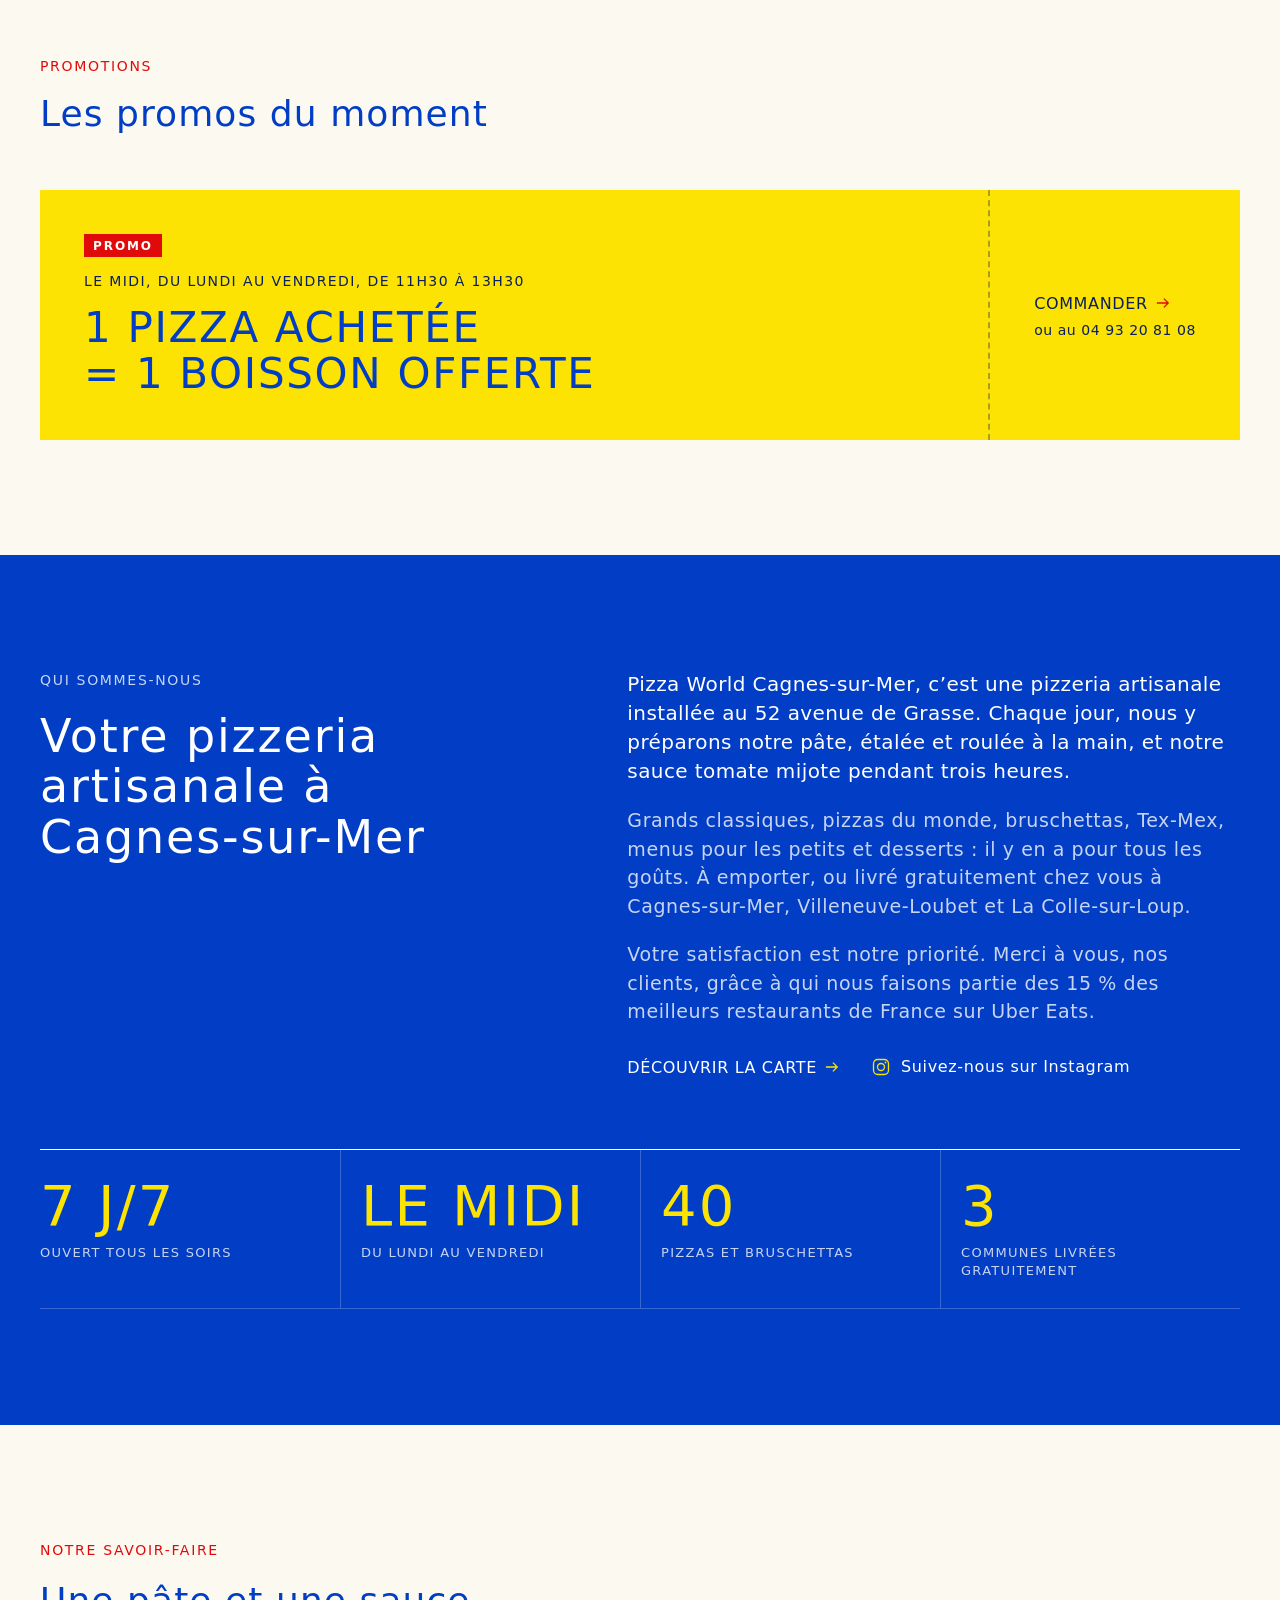
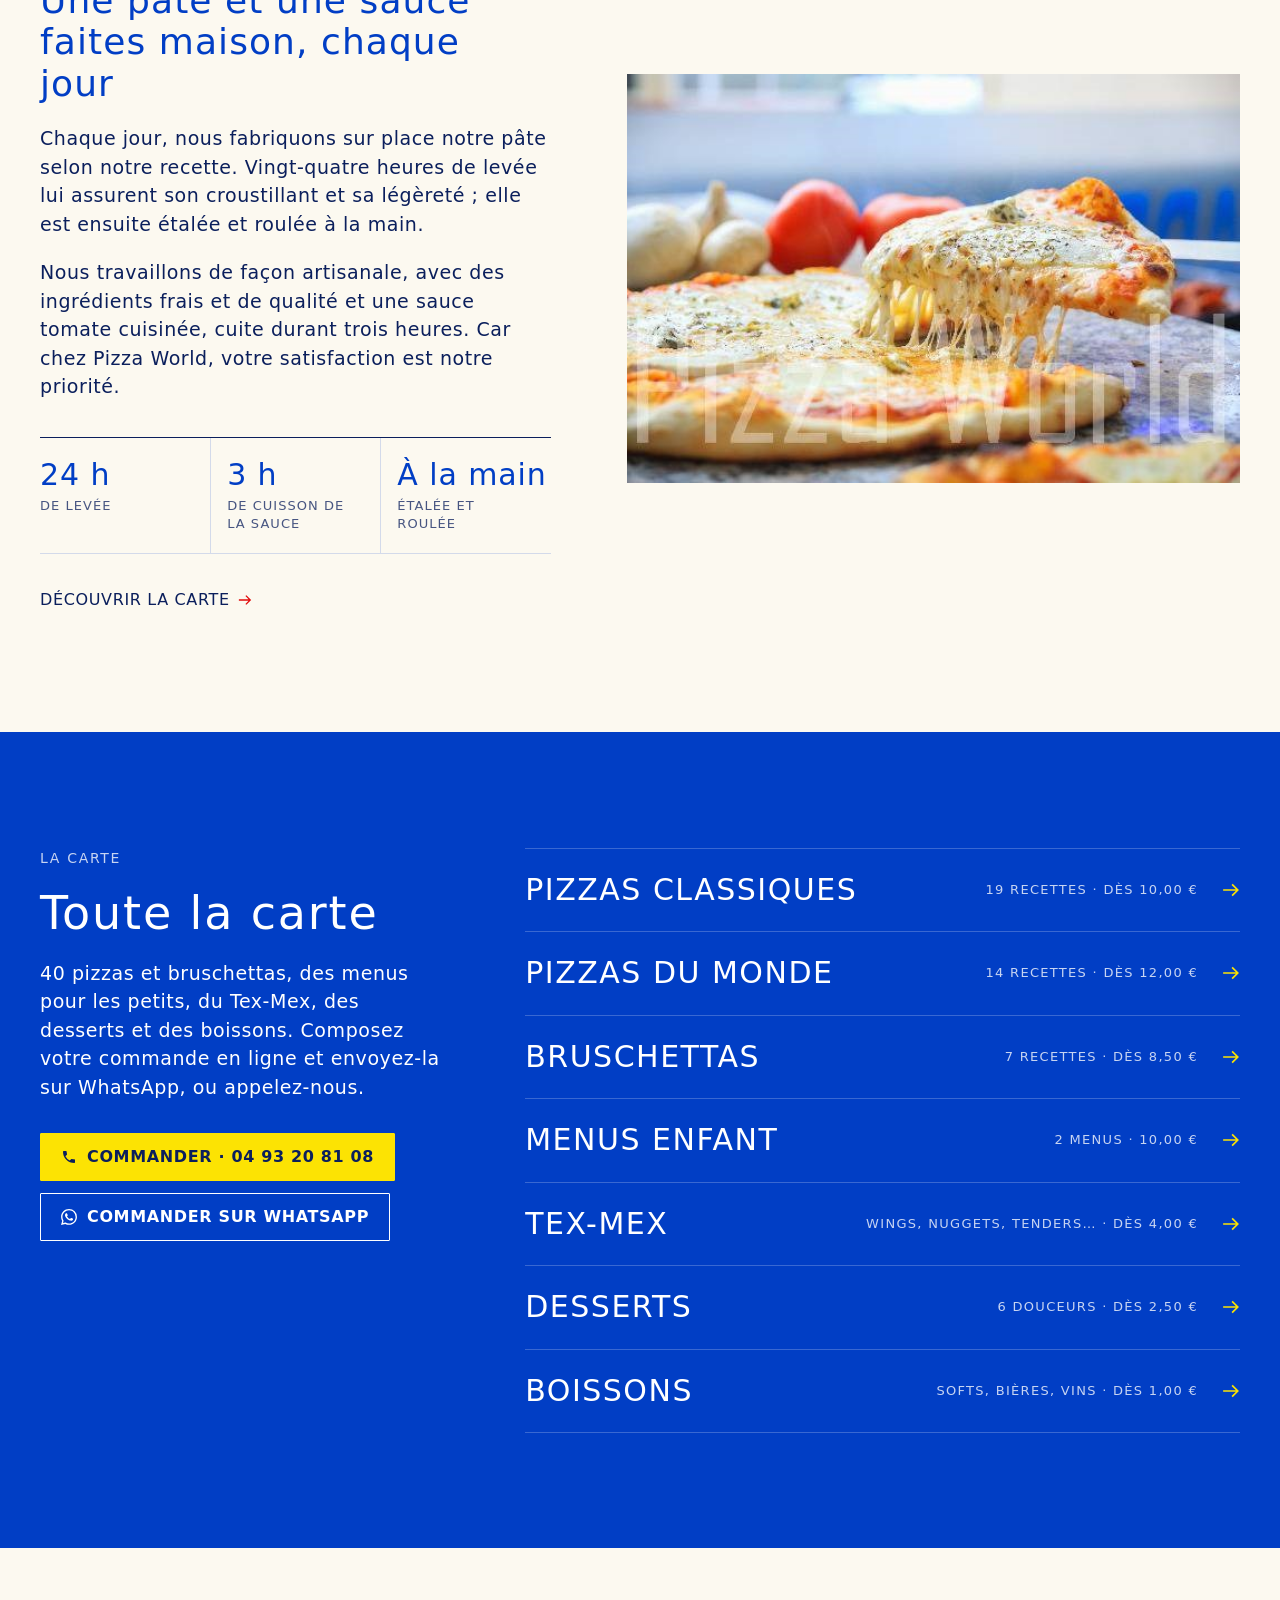
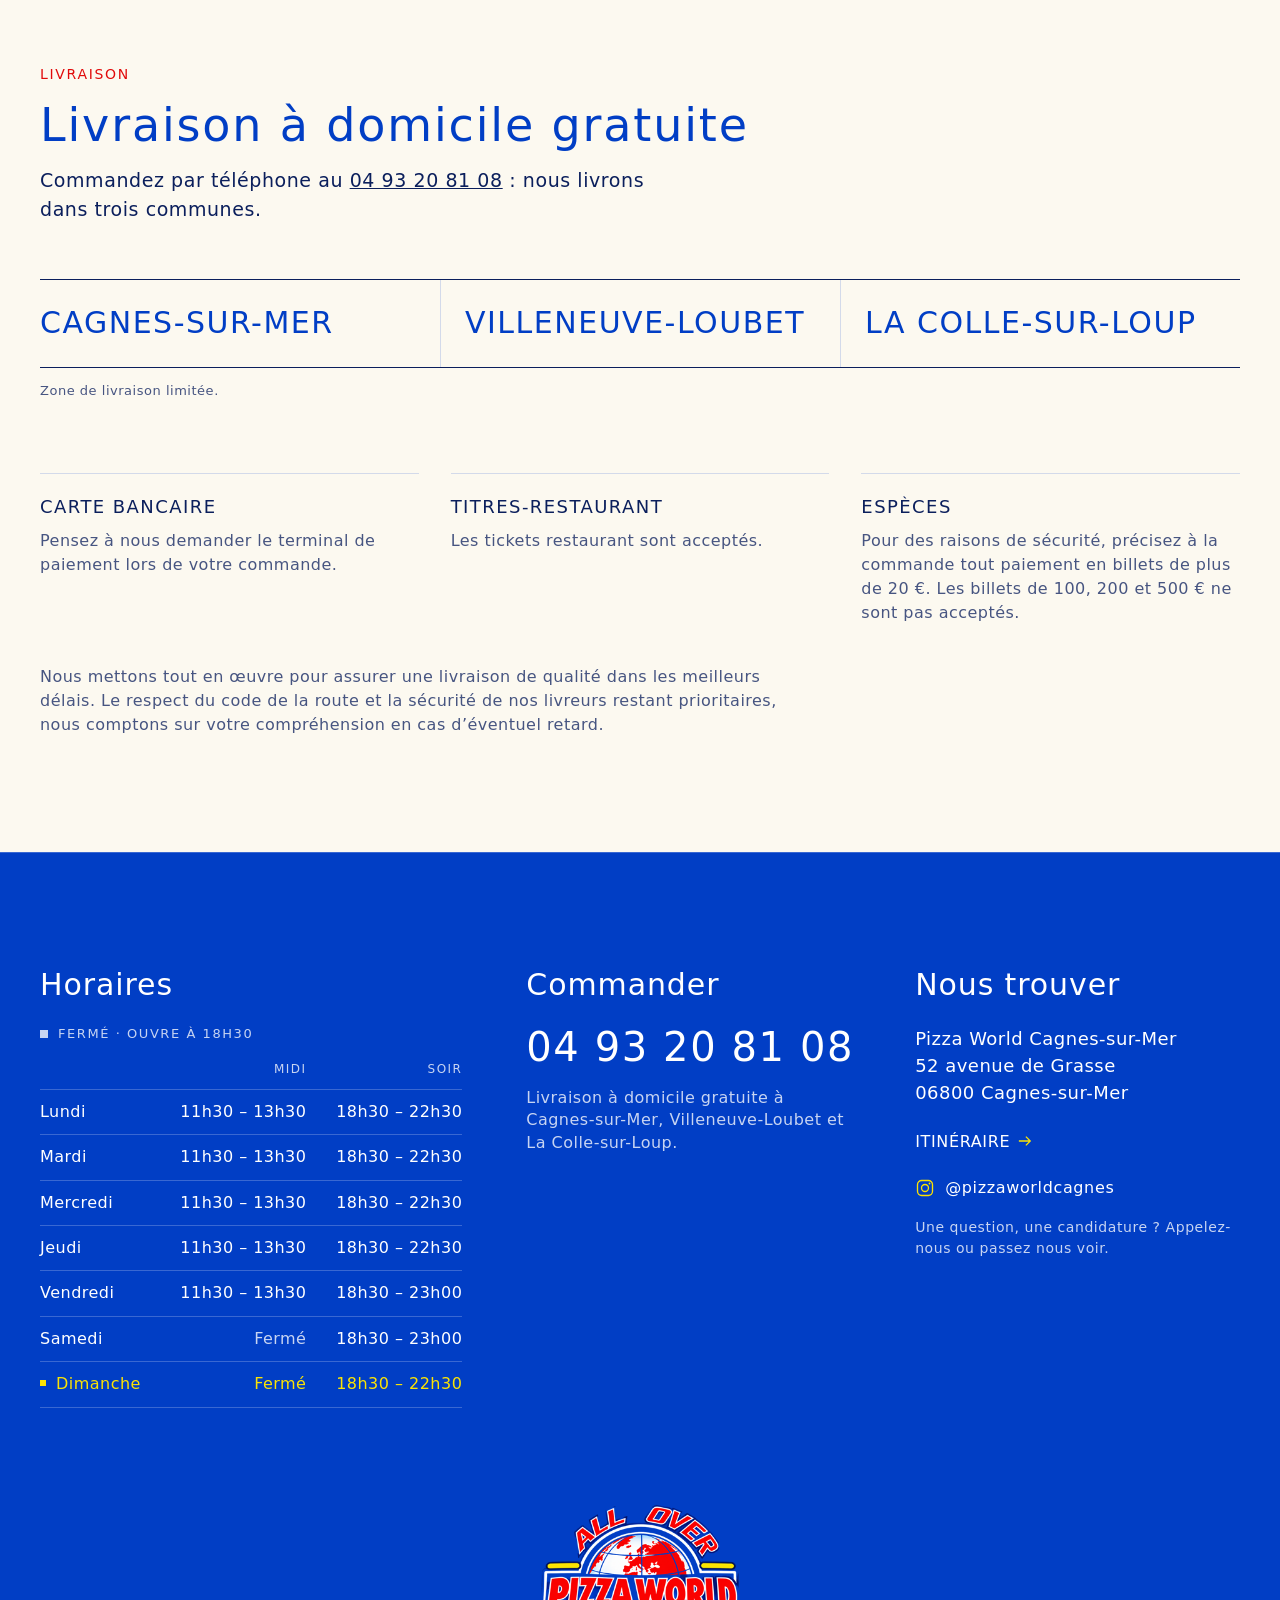
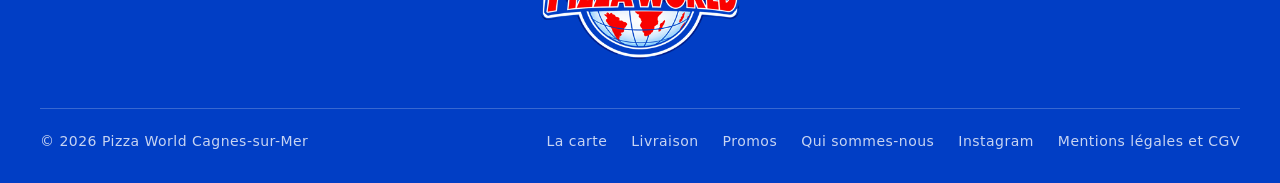
==== commit ac5b14d2: "Photo de la pizza Grèce (carte et pizza 3D)" ====
--- a/index.html
+++ b/index.html
@@ -185,6 +185,7 @@
         <ul class="spin-list" hidden>
           <li data-disc="assets/img/pizzas-3d/4-fromages.jpg" data-name="4 Fromages" data-kicker="Pizza classique" data-price="12,50 €"></li>
           <li data-disc="assets/img/pizzas-3d/camembert-roti.jpg" data-name="La Camembert rôti" data-kicker="Pizza classique · Nouveau · Base blanche" data-price="15,00 €" data-choices="Lardons|Poulet"></li>
+          <li data-disc="assets/img/pizzas-3d/grece.jpg" data-name="Grèce" data-kicker="Pizza du monde · Nouveau" data-price="13,00 €"></li>
         </ul>
         <div class="spin-actions" hidden>
           <button type="button" class="sc-btn" data-spin-toggle aria-label="Mettre la pizza en pause"><svg viewBox="0 0 16 16" aria-hidden="true"><path d="M5 3v10M11 3v10" fill="none" stroke="currentColor" stroke-width="2"/></svg></button>
--- a/assets/css/style.css
+++ b/assets/css/style.css
@@ -0,0 +1,1787 @@
+/* ==========================================================================
+   Pizza World Cagnes-sur-Mer
+   Mise en page inspirée de la référence « Limón » (grands titres espacés,
+   aplats francs, aucun arrondi, aucune ombre, aucun dégradé), aux couleurs
+   du logo All Over Pizza World : bleu roi, rouge, jaune et blanc.
+   ========================================================================== */
+
+/* ---------- Jetons ---------- */
+:root {
+  /* Couleurs du logo */
+  --blue: #013ec5;        /* bleu roi : fond principal (identique au fond du logo) */
+  --red: #e10a0a;         /* rouge : accents, pastilles, panneaux */
+  --yellow: #fce303;      /* jaune : boutons d'action, grands titres sur bleu */
+  --white: #ffffff;
+
+  /* Dérivés */
+  --blue-deep: #0b1f5c;   /* bleu nuit : texte sur fond clair */
+  --cream: #fcf9f0;       /* crème : sections claires */
+  --blue-mist: #c7d4f2;   /* texte secondaire sur bleu */
+  --ink-muted: #475581;   /* texte secondaire sur crème */
+  --line-dark: rgba(255, 255, 255, 0.22); /* filet sur fond bleu */
+  --line-light: #d3daea;                  /* filet sur fond crème */
+
+  --font: "Outfit", ui-sans-serif, system-ui, -apple-system, "Segoe UI", Roboto, sans-serif;
+
+  --maxw: 1200px;
+  --gutter: clamp(16px, 4vw, 32px);
+  --section-y: clamp(64px, 9vw, 120px);
+  --radius: 1px;
+  --topbar-h: 34px;       /* bandeau d'infos défilantes (ordinateur) */
+  --header-row-h: 88px;   /* ligne logo + menu */
+  --header-h: calc(var(--topbar-h) + var(--header-row-h));
+  --catnav-h: 60px;
+}
+
+@media (max-width: 1079px) {
+  :root { --topbar-h: 0px; --header-row-h: 68px; }
+}
+
+/* ---------- Base ---------- */
+*, *::before, *::after { box-sizing: border-box; }
+
+html {
+  -webkit-text-size-adjust: 100%;
+  text-size-adjust: 100%;
+  scroll-behavior: smooth;
+  scroll-padding-top: calc(var(--header-h) + 12px);
+}
+html.has-cat-nav { scroll-padding-top: calc(var(--header-h) + var(--catnav-h) + 16px); }
+
+body {
+  margin: 0;
+  min-height: 100vh;
+  background: var(--blue);
+  color: var(--white);
+  font-family: var(--font);
+  font-size: 16px;
+  font-weight: 400;
+  line-height: 1.4;
+  letter-spacing: 0.03em;
+  -webkit-font-smoothing: antialiased;
+  -moz-osx-font-smoothing: grayscale;
+  overflow-x: clip;
+}
+body.nav-open { overflow: hidden; }
+
+img { display: block; max-width: 100%; height: auto; }
+a { color: inherit; }
+h1, h2, h3, h4, p, ul, ol, dl, dd, figure, address, table { margin: 0; }
+ul, ol { padding: 0; list-style: none; }
+address { font-style: normal; }
+button { font: inherit; color: inherit; }
+sup { font-size: 0.65em; line-height: 0; }
+svg.icon { width: 16px; height: 16px; flex: none; }
+
+::selection { background: var(--yellow); color: var(--blue-deep); }
+
+:focus-visible { outline: 2px solid var(--yellow); outline-offset: 3px; }
+.light :focus-visible { outline-color: var(--blue); }
+.light .dark :focus-visible { outline-color: var(--yellow); }
+
+@media (prefers-reduced-motion: reduce) {
+  html { scroll-behavior: auto; }
+  *, *::before, *::after {
+    animation-duration: 0.01ms !important;
+    animation-iteration-count: 1 !important;
+    transition-duration: 0.01ms !important;
+  }
+}
+
+/* ---------- Utilitaires ---------- */
+[hidden] { display: none !important; }
+.nowrap { white-space: nowrap; }
+.sr-only {
+  position: absolute !important;
+  width: 1px; height: 1px;
+  padding: 0; margin: -1px;
+  overflow: hidden; clip: rect(0 0 0 0);
+  white-space: nowrap; border: 0;
+}
+
+.skip-link {
+  position: absolute; left: var(--gutter); top: -200px; z-index: 100;
+  padding: 12px 16px;
+  background: var(--yellow); color: var(--blue-deep);
+  font-weight: 600; letter-spacing: 0.04em; text-transform: uppercase; text-decoration: none;
+}
+.skip-link:focus { top: 12px; }
+
+.wrap {
+  width: 100%;
+  max-width: calc(var(--maxw) + 2 * var(--gutter));
+  margin-inline: auto;
+  padding-inline: var(--gutter);
+}
+
+.dark { background: var(--blue); color: var(--white); }
+.light { background: var(--cream); color: var(--blue-deep); }
+.section { padding-block: var(--section-y); }
+
+/* ---------- Typographie ---------- */
+.eyebrow {
+  font-size: 14px;
+  font-weight: 500;
+  line-height: 1.45;
+  letter-spacing: 0.12em;
+  text-transform: uppercase;
+}
+.dark .eyebrow { color: var(--blue-mist); }
+.light .eyebrow { color: var(--red); }
+.light .dark .eyebrow { color: var(--white); }
+
+.display {
+  font-size: clamp(50px, 7.4vw, 75px);
+  font-weight: 400;
+  line-height: 1;
+  letter-spacing: 0.06em;
+  text-transform: uppercase;
+  color: var(--yellow);
+}
+.heading-lg {
+  font-size: clamp(34px, 4.2vw, 46px);
+  font-weight: 500;
+  line-height: 1.1;
+  letter-spacing: 0.04em;
+}
+.heading {
+  font-size: clamp(28px, 3vw, 36px);
+  font-weight: 500;
+  line-height: 1.15;
+  letter-spacing: 0.03em;
+}
+.heading-sm {
+  font-size: clamp(24px, 2.5vw, 30px);
+  font-weight: 500;
+  line-height: 1.15;
+  letter-spacing: 0.03em;
+}
+.light .heading-lg, .light .heading, .light .heading-sm { color: var(--blue); }
+.light .dark .heading-sm { color: var(--white); }
+
+.lead {
+  font-size: clamp(18px, 1.7vw, 20px);
+  line-height: 1.45;
+  letter-spacing: 0.02em;
+}
+.text {
+  max-width: 640px;
+  font-size: clamp(17px, 1.6vw, 19px);
+  line-height: 1.5;
+  letter-spacing: 0.03em;
+}
+.small { font-size: 14px; line-height: 1.5; letter-spacing: 0.04em; }
+.footnote { font-size: 13px; line-height: 1.45; letter-spacing: 0.04em; }
+.dark .footnote, .dark .muted { color: var(--blue-mist); }
+.light .footnote, .light .muted { color: var(--ink-muted); }
+.light .dark .footnote, .light .dark .muted { color: var(--white); }
+
+/* ---------- Boutons et liens ---------- */
+.btn {
+  display: inline-flex; align-items: center; justify-content: center; gap: 10px;
+  min-height: 48px;
+  padding: 14px 20px;
+  background: var(--yellow); color: var(--blue-deep);
+  border: 1px solid var(--yellow);
+  border-radius: var(--radius);
+  font-family: var(--font);
+  font-size: 16px;
+  font-weight: 600;
+  line-height: 1;
+  letter-spacing: 0.04em;
+  text-transform: uppercase;
+  text-decoration: none;
+  white-space: nowrap;
+  cursor: pointer;
+  transition: background-color 0.2s ease, border-color 0.2s ease, color 0.2s ease;
+}
+.btn:hover { background: var(--white); border-color: var(--white); }
+.btn svg { width: 16px; height: 16px; flex: none; }
+.btn-sm { min-height: 40px; padding: 10px 14px; font-size: 14px; }
+.btn-sm svg { width: 14px; height: 14px; }
+
+.btn-outline { background: transparent; color: inherit; border-color: currentColor; }
+.dark .btn-outline:hover { background: var(--white); color: var(--blue); border-color: var(--white); }
+.light .btn-outline:hover { background: var(--blue); color: var(--white); border-color: var(--blue); }
+
+.link-arrow {
+  display: inline-flex; align-items: center; gap: 8px;
+  padding-block: 8px;
+  font-size: 16px;
+  font-weight: 500;
+  line-height: 1.2;
+  letter-spacing: 0.04em;
+  text-transform: uppercase;
+  text-decoration: none;
+  text-decoration-thickness: 1px;
+  text-underline-offset: 6px;
+}
+.link-arrow svg { width: 14px; height: 14px; flex: none; transition: transform 0.2s ease; }
+.link-arrow:hover { text-decoration-line: underline; }
+.link-arrow:hover svg:last-child { transform: translateX(3px); }
+.dark .link-arrow svg { color: var(--yellow); }
+.light .link-arrow svg { color: var(--red); }
+
+/* ---------- En-tête ---------- */
+.site-header {
+  position: sticky; top: 0; z-index: 50;
+  border-bottom: 1px solid transparent;
+  transition: border-color 0.2s ease;
+}
+.site-header.is-scrolled { border-bottom-color: var(--line-dark); }
+
+.header-inner {
+  display: grid;
+  grid-template-columns: 1fr auto 1fr;
+  grid-template-rows: var(--topbar-h) var(--header-row-h);
+  grid-template-areas:
+    "tick tick tick"
+    "navl logo navr";
+  align-items: center;
+  column-gap: 24px;
+}
+.nav-left { grid-area: navl; }
+.nav-right { grid-area: navr; }
+.nav-toggle { grid-area: toggle; }
+
+/* Bandeau d'infos défilantes : au-dessus du menu sur ordinateur, à côté du logo sur mobile */
+.header-ticker {
+  grid-area: tick;
+  align-self: stretch;
+  display: flex; align-items: center;
+  min-width: 0;
+  overflow: hidden;
+  border-bottom: 1px solid var(--line-dark);
+  color: var(--yellow);
+  font-size: 12px;
+  font-weight: 500;
+  letter-spacing: 0.14em;
+  text-transform: uppercase;
+  white-space: nowrap;
+}
+.header-ticker-track { display: flex; width: max-content; animation: ticker 50s linear infinite; }
+.header-ticker:hover .header-ticker-track { animation-play-state: paused; }
+.header-ticker ul { display: flex; flex: none; }
+.header-ticker li { display: inline-flex; align-items: center; }
+.header-ticker li::after { content: ""; width: 5px; height: 5px; margin-inline: 22px; background: var(--red); }
+.header-ticker [data-open-status]:not(.is-open) { color: var(--blue-mist); }
+.header-ticker .is-promo { color: var(--white); }   /* promos de assets/js/promos.js */
+@keyframes ticker { to { transform: translateX(-50%); } }
+
+.nav { display: flex; align-items: center; gap: 4px; }
+.nav-right { justify-content: flex-end; gap: 12px; }
+
+.nav-link {
+  display: inline-block;
+  padding: 7px 9px;
+  border: 1px solid transparent;
+  border-radius: var(--radius);
+  font-size: 15px;
+  letter-spacing: 0.06em;
+  text-transform: uppercase;
+  text-decoration: none;
+  transition: color 0.2s ease, border-color 0.2s ease;
+}
+.nav-link:hover { color: var(--yellow); }
+.nav-link[aria-current="page"] { border-color: var(--white); }
+.nav .nav-link { white-space: nowrap; }
+/* Écrans moyens : menu un peu plus serré pour tenir à côté du logo */
+@media (min-width: 1080px) and (max-width: 1279px) {
+  .nav-left { gap: 0; }
+  .nav .nav-link { padding-inline: 7px; font-size: clamp(13px, 1.2vw, 15px); letter-spacing: 0.05em; }
+}
+
+.nav-icon {
+  display: inline-grid; place-items: center;
+  width: 40px; height: 40px;
+  transition: color 0.2s ease;
+}
+.nav-icon:hover { color: var(--yellow); }
+.nav-icon svg { width: 20px; height: 20px; }
+
+.social-link {
+  display: inline-flex; align-items: center; gap: 10px;
+  font-size: 16px;
+  letter-spacing: 0.04em;
+  text-decoration: none;
+  text-underline-offset: 5px;
+}
+.social-link svg { width: 20px; height: 20px; flex: none; color: var(--yellow); }
+.social-link:hover { text-decoration: underline; }
+
+/* Logo : posé sur le bleu du logo, il déborde de l'en-tête en haut de page
+   puis se réduit au défilement (classe is-scrolled ajoutée par main.js). */
+.brand {
+  grid-area: logo;
+  position: relative; z-index: 2;
+  display: block;
+  align-self: start;
+  margin-top: 10px;
+  line-height: 0;
+}
+.brand img { width: auto; height: 116px; transition: height 0.3s ease; }
+.site-header.is-scrolled .brand img { height: 68px; }
+
+.nav-toggle { display: none; }
+.nav-toggle-bars { position: relative; display: block; width: 26px; height: 12px; }
+.nav-toggle-bars::before,
+.nav-toggle-bars::after {
+  content: "";
+  position: absolute; left: 0; right: 0;
+  height: 1.5px;
+  background: currentColor;
+  transition: transform 0.25s ease, top 0.25s ease;
+}
+.nav-toggle-bars::before { top: 0; }
+.nav-toggle-bars::after { top: 10.5px; }
+.nav-toggle[aria-expanded="true"] .nav-toggle-bars::before { top: 5.25px; transform: rotate(45deg); }
+.nav-toggle[aria-expanded="true"] .nav-toggle-bars::after { top: 5.25px; transform: rotate(-45deg); }
+
+.mobile-nav {
+  position: fixed; inset: var(--header-h) 0 0; z-index: 49;
+  display: flex; flex-direction: column;
+  padding: 8px var(--gutter) calc(32px + env(safe-area-inset-bottom));
+  overflow-y: auto;
+  border-top: 1px solid var(--line-dark);
+}
+.mobile-nav[hidden] { display: none; }
+.mobile-nav-links a {
+  display: flex; align-items: center; justify-content: space-between; gap: 16px;
+  padding: 20px 0;
+  border-bottom: 1px solid var(--line-dark);
+  font-size: 26px;
+  letter-spacing: 0.06em;
+  text-transform: uppercase;
+  text-decoration: none;
+}
+.mobile-nav-links a svg { width: 16px; height: 16px; color: var(--yellow); }
+.mobile-nav-links a[aria-current="page"] { color: var(--yellow); }
+.mobile-nav-foot { display: grid; gap: 18px; justify-items: start; margin-top: auto; padding-top: 40px; }
+
+@media (max-width: 1079px) {
+  .header-inner {
+    grid-template-columns: auto minmax(0, 1fr) auto;
+    grid-template-rows: var(--header-row-h);
+    grid-template-areas: "logo tick toggle";
+    column-gap: 14px;
+  }
+  .header-ticker { align-self: center; height: 32px; border-bottom: 0; font-size: 11px; letter-spacing: 0.12em; }
+  .header-ticker li::after { margin-inline: 16px; }
+  .nav-left, .nav-right { display: none; }
+  .brand { align-self: center; justify-self: start; margin-top: 0; }
+  .brand img, .site-header.is-scrolled .brand img { height: 56px; }
+  .nav-toggle {
+    display: inline-grid; place-items: center;
+    width: 48px; height: 48px;
+    margin-right: -12px;
+    background: none; border: 0;
+    cursor: pointer;
+  }
+}
+@media (min-width: 1080px) {
+  .mobile-nav { display: none !important; }
+}
+
+/* ---------- Héros (accueil) ---------- */
+.hero {
+  display: grid;
+  grid-template-columns: minmax(var(--gutter), 1fr) minmax(0, 600px) minmax(0, 600px) minmax(var(--gutter), 1fr);
+}
+/* « Pâte & sauce / maison » : deux lignes, sans coupure */
+.hero-title { font-size: clamp(40px, 4.9vw, 70px); }
+.display-line { display: block; white-space: nowrap; }
+@media (max-width: 899px) {
+  .hero-title { font-size: clamp(32px, 11vw, 64px); }
+}
+.hero-copy {
+  grid-column: 2; grid-row: 1;
+  align-self: center;
+  padding: clamp(56px, 8vw, 104px) clamp(24px, 4vw, 56px) clamp(56px, 8vw, 104px) 0;
+}
+.hero-copy .eyebrow { margin-bottom: 28px; }
+.hero-copy h1 { margin-bottom: 28px; }
+.hero-sub { max-width: 30em; }
+.hero-actions { display: flex; flex-wrap: wrap; align-items: center; gap: 12px 28px; margin-top: 36px; }
+.hero-meta { display: grid; gap: 10px; justify-items: start; margin-top: 28px; }
+
+/* Pizza 3D (main.js) : photo vue du dessus détourée en disque ; la pizza pivote
+   et change de recette à chaque tour. Des disques empilés donnent l'épaisseur de la pâte. */
+.hero-media {
+  grid-column: 3 / 5; grid-row: 1;
+  display: flex; flex-direction: column; align-items: center; justify-content: center;
+  gap: 18px;
+  min-height: clamp(540px, calc(100vh - var(--header-h)), 760px);
+  min-height: clamp(540px, calc(100svh - var(--header-h)), 760px);
+  padding: 56px var(--gutter);
+}
+.hero-spin { --crust: #d9a865; --crust-dark: #b9834a; --plate: #0236b0; }
+.spin-stage { position: relative; width: min(470px, 78%); aspect-ratio: 1 / 1; perspective: 1500px; }
+.spin-stage::before {
+  content: "";
+  position: absolute; inset: -8%;
+  border-radius: 50%;
+  background: var(--plate);
+}
+.spin-tilt { position: absolute; inset: 0; transform-style: preserve-3d; transform: rotateX(12deg); }
+.spin-disc { position: absolute; inset: 0; transform-style: preserve-3d; }
+.spin-face {
+  position: absolute; inset: 0;
+  overflow: hidden;
+  border-radius: 50%;
+  background: var(--crust);
+  -webkit-backface-visibility: hidden;
+  backface-visibility: hidden;
+}
+.spin-front { transform: translateZ(var(--half, 8px)); }
+.spin-back { transform: rotateY(180deg) translateZ(var(--half, 8px)); }
+.spin-face img { width: 100%; height: 100%; object-fit: cover; }
+/* Anciennes photos prises de biais (en attendant les photos vues du dessus) :
+   zoom sur la pizza et croûte dessinée autour */
+.spin-disc.is-angled .spin-face { border: clamp(8px, 1.4vw, 14px) solid var(--crust); }
+.spin-disc.is-angled .spin-face img { transform: scale(1.5); transform-origin: 50% 80%; }
+.spin-layer { position: absolute; inset: 0; border-radius: 50%; background: var(--crust-dark); }
+.spin-layer:nth-child(even) { background: var(--crust); }
+
+.spin-caption {
+  position: relative; z-index: 1;
+  display: grid; justify-items: center; gap: 4px;
+  margin-top: clamp(26px, 3vw, 36px);   /* sous l'assiette bleue qui déborde du disque */
+  text-align: center;
+  transition: opacity 0.2s ease;
+}
+.spin-caption.is-changing { opacity: 0; }
+.spin-kicker { font-size: 12px; font-weight: 500; letter-spacing: 0.14em; text-transform: uppercase; color: var(--yellow); }
+.spin-name { font-size: clamp(22px, 2.4vw, 30px); font-weight: 500; line-height: 1.15; letter-spacing: 0.06em; text-transform: uppercase; }
+.spin-price { font-size: 19px; color: var(--blue-mist); font-variant-numeric: tabular-nums; }
+.spin-caption .choice-picker { justify-content: center; margin-top: 8px; }
+.hero-spin .choice-picker .chip { border-color: rgba(255, 255, 255, 0.6); color: var(--white); }
+.hero-spin .choice-picker .chip.is-on { background: var(--yellow); border-color: var(--yellow); color: var(--blue-deep); }
+.hero-spin .choice-label { color: var(--yellow); }
+.spin-actions { position: relative; z-index: 1; display: flex; flex-wrap: wrap; align-items: center; justify-content: center; gap: 8px; }
+.spin-actions[hidden] { display: none; }
+.hero-spin .add-btn { min-height: 44px; padding: 0 18px; background: var(--yellow); color: var(--blue-deep); }
+.hero-spin .add-btn:hover { background: var(--white); }
+.hero-spin .add-btn.is-added { background: var(--white); color: var(--blue); }
+.sc-btn {
+  display: grid; place-items: center;
+  width: 44px; height: 44px;
+  background: transparent;
+  border: 1px solid rgba(255, 255, 255, 0.55);
+  border-radius: var(--radius);
+  color: var(--white);
+  cursor: pointer;
+  transition: background-color 0.2s ease, color 0.2s ease;
+}
+.sc-btn:hover { background: var(--white); color: var(--blue); }
+.sc-btn svg { width: 16px; height: 16px; }
+
+@media (max-width: 899px) {
+  .hero { grid-template-columns: var(--gutter) minmax(0, 1fr) var(--gutter); }
+  .hero-media { grid-column: 1 / -1; grid-row: 1; min-height: 0; padding: 40px var(--gutter) 4px; gap: 18px; }
+  .spin-stage { width: min(300px, 70vw); }
+  .hero-copy { grid-column: 2; grid-row: 2; padding: 32px 0 52px; }
+  .hero-copy .eyebrow, .hero-copy h1 { margin-bottom: 22px; }
+  .hero-actions { margin-top: 28px; }
+}
+/* ---------- Savoir-faire ---------- */
+.story-grid {
+  display: grid;
+  grid-template-columns: minmax(0, 5fr) minmax(0, 6fr);
+  gap: clamp(40px, 6vw, 88px);
+  align-items: center;
+}
+.story-copy > * + * { margin-top: 20px; }
+.story-copy .heading { max-width: 14em; }
+.story-media img { width: 100%; aspect-ratio: 3 / 2; object-fit: cover; }
+
+.story-copy .facts {
+  display: grid;
+  grid-template-columns: repeat(3, minmax(0, 1fr));
+  margin-top: 36px;
+  border-top: 1px solid var(--blue-deep);
+  border-bottom: 1px solid var(--line-light);
+}
+.facts > div { padding: 20px 16px 20px 0; }
+.facts > div + div { padding-left: 16px; border-left: 1px solid var(--line-light); }
+.facts dt {
+  font-size: clamp(24px, 2.6vw, 30px);
+  font-weight: 500;
+  line-height: 1.1;
+  letter-spacing: 0.03em;
+  white-space: nowrap;
+  color: var(--blue);
+}
+.facts dd {
+  margin-top: 6px;
+  font-size: 13px;
+  letter-spacing: 0.08em;
+  text-transform: uppercase;
+  color: var(--ink-muted);
+}
+.story-copy .link-arrow { margin-top: 28px; }
+
+@media (max-width: 899px) {
+  .story-grid { grid-template-columns: 1fr; }
+  .story-media { order: -1; }
+}
+@media (max-width: 520px) {
+  .story-copy .facts { grid-template-columns: 1fr; }
+  .facts > div { display: flex; align-items: baseline; justify-content: space-between; gap: 16px; padding: 14px 0; }
+  .facts > div + div { padding-left: 0; border-left: 0; border-top: 1px solid var(--line-light); }
+  .facts dd { margin-top: 0; text-align: right; }
+}
+
+/* ---------- En-têtes de section ---------- */
+.section-head { display: grid; gap: 16px; max-width: 720px; margin-bottom: clamp(36px, 5vw, 56px); }
+.section-head--split {
+  max-width: none;
+  grid-template-columns: minmax(0, 1fr) minmax(0, 1fr);
+  align-items: end;
+  gap: 20px 64px;
+}
+.section-head--split > div { display: grid; gap: 16px; }
+.section-foot { margin-top: clamp(40px, 5vw, 56px); }
+@media (max-width: 899px) {
+  .section-head--split { grid-template-columns: 1fr; }
+}
+
+/* ---------- Cartes de plats ---------- */
+
+.food-grid {
+  display: grid;
+  grid-template-columns: repeat(3, minmax(0, 1fr));
+  gap: 48px 30px;
+}
+.food-card { display: flex; flex-direction: column; }
+.food-media {
+  width: 100%;
+  aspect-ratio: 1 / 1;
+  object-fit: cover;
+  background: var(--line-light);
+}
+.food-body { display: flex; flex-direction: column; flex: 1; gap: 10px; padding-top: 24px; }
+.food-kicker {
+  font-size: 12px;
+  font-weight: 500;
+  letter-spacing: 0.12em;
+  text-transform: uppercase;
+  color: var(--red);
+}
+.food-title { display: flex; flex-wrap: wrap; align-items: center; gap: 8px 10px; }
+.food-title h3 {
+  font-size: 20px;
+  font-weight: 500;
+  line-height: 1.2;
+  letter-spacing: 0.05em;
+  text-transform: uppercase;
+}
+.food-desc { font-size: 16px; line-height: 1.45; letter-spacing: 0.02em; color: var(--ink-muted); }
+.food-foot {
+  display: flex; align-items: center; justify-content: space-between; gap: 12px;
+  margin-top: auto;
+  padding-top: 14px;
+  border-top: 1px solid var(--line-light);
+}
+.food-foot .link-arrow { padding-block: 4px; font-size: 15px; }
+.price {
+  font-size: 20px;
+  font-weight: 500;
+  letter-spacing: 0.03em;
+  white-space: nowrap;
+  font-variant-numeric: tabular-nums;
+}
+.light .price { color: var(--blue); }
+
+/* Vignette typographique, en attendant la photo */
+.food-media--type {
+  position: relative;
+  display: grid; place-items: center;
+  padding: 28px;
+  background: var(--red);
+  color: var(--white);
+  text-align: center;
+}
+.food-media--type::before {
+  content: "";
+  position: absolute; inset: 12px;
+  border: 1px solid rgba(255, 255, 255, 0.4);
+}
+.tile-name {
+  font-size: clamp(22px, 2.6vw, 32px);
+  line-height: 1.1;
+  letter-spacing: 0.08em;
+  text-transform: uppercase;
+}
+.tile-mark {
+  position: absolute; left: 0; right: 0; bottom: 26px;
+  font-size: 10px;
+  letter-spacing: 0.34em;
+  text-transform: uppercase;
+  color: var(--yellow);
+}
+
+.badge {
+  display: inline-flex; align-items: center;
+  padding: 5px 7px 4px;
+  border: 1px solid currentColor;
+  border-radius: var(--radius);
+  font-size: 11px;
+  font-weight: 500;
+  line-height: 1;
+  letter-spacing: 0.12em;
+  text-transform: uppercase;
+  white-space: nowrap;
+}
+.badge--new { background: var(--red); border-color: var(--red); color: var(--white); }
+
+@media (max-width: 899px) {
+  .food-grid { grid-template-columns: repeat(2, minmax(0, 1fr)); gap: 40px 18px; }
+}
+@media (max-width: 599px) {
+  /* Accueil : carrousel horizontal */
+  .food-grid--carousel {
+    grid-template-columns: none;
+    grid-auto-flow: column;
+    grid-auto-columns: 80%;
+    gap: 16px;
+    margin-inline: calc(-1 * var(--gutter));
+    padding-inline: var(--gutter);
+    overflow-x: auto;
+    scroll-snap-type: x mandatory;
+    scroll-padding-inline: var(--gutter);
+    scrollbar-width: none;
+  }
+  .food-grid--carousel::-webkit-scrollbar { display: none; }
+  .food-grid--carousel > * { scroll-snap-align: start; }
+
+  /* Carte : deux colonnes compactes */
+  .food-grid--menu { gap: 32px 14px; }
+  .food-grid--menu .food-body { gap: 6px; padding-top: 14px; }
+  .food-grid--menu .food-title { gap: 6px; }
+  .food-grid--menu .food-title h3 { font-size: 15px; letter-spacing: 0.04em; }
+  .food-grid--menu .food-desc { font-size: 13.5px; line-height: 1.4; }
+  .food-grid--menu .food-foot { padding-top: 10px; }
+  .food-grid--menu .price { font-size: 16px; }
+  .food-grid--menu .badge { padding: 4px 5px 3px; font-size: 9.5px; letter-spacing: 0.1em; }
+  .food-grid--menu .food-media--type { padding: 16px; }
+  .food-grid--menu .food-media--type::before { inset: 8px; }
+  .food-grid--menu .tile-name { font-size: 17px; letter-spacing: 0.06em; }
+  .food-grid--menu .tile-mark { bottom: 16px; font-size: 8px; }
+}
+
+/* ---------- Index de la carte (accueil) ---------- */
+.menu-index-grid {
+  display: grid;
+  grid-template-columns: minmax(0, 4fr) minmax(0, 7fr);
+  gap: 40px clamp(40px, 6vw, 96px);
+  align-items: start;
+}
+.menu-index-head {
+  position: sticky; top: calc(var(--header-h) + 40px);
+  display: grid; gap: 20px; justify-items: start;
+}
+.menu-index-actions, .page-hero-actions { display: flex; flex-wrap: wrap; gap: 12px; }
+.menu-index-actions { margin-top: 12px; }
+.menu-index-list { border-top: 1px solid var(--line-dark); }
+.menu-index-list a {
+  display: grid;
+  grid-template-columns: minmax(0, 1fr) auto 18px;
+  align-items: center;
+  gap: 6px 24px;
+  padding: 24px 0;
+  border-bottom: 1px solid var(--line-dark);
+  text-decoration: none;
+}
+.mi-name {
+  font-size: clamp(22px, 2.6vw, 30px);
+  line-height: 1.15;
+  letter-spacing: 0.05em;
+  text-transform: uppercase;
+  transition: color 0.2s ease;
+}
+.mi-meta {
+  font-size: 13px;
+  letter-spacing: 0.1em;
+  text-align: right;
+  text-transform: uppercase;
+  color: var(--blue-mist);
+}
+.mi-arrow { width: 18px; height: 18px; color: var(--yellow); transition: transform 0.2s ease; }
+.menu-index-list a:hover .mi-name { color: var(--yellow); }
+.menu-index-list a:hover .mi-arrow { transform: translateX(4px); }
+
+@media (max-width: 899px) {
+  .menu-index-grid { grid-template-columns: 1fr; }
+  .menu-index-head { position: static; }
+  .menu-index-list a { grid-template-columns: minmax(0, 1fr) 18px; padding: 20px 0; }
+  .mi-meta { grid-column: 1; grid-row: 2; text-align: left; }
+  .mi-arrow { grid-column: 2; grid-row: 1 / span 2; }
+}
+
+/* ---------- Fidélité et avis ---------- */
+.perks { padding-block: 0; }   /* entre la sélection et le savoir-faire */
+.perks-panel.dark {
+  display: grid;
+  grid-template-columns: repeat(2, minmax(0, 1fr));
+  background: var(--red);
+}
+.perk { display: flex; flex-direction: column; align-items: flex-start; gap: 20px; padding: clamp(32px, 5vw, 64px); }
+.perk + .perk { border-left: 1px solid rgba(255, 255, 255, 0.35); }
+.perk p { max-width: 34em; }
+.perk-figure {
+  font-size: clamp(56px, 7vw, 75px);
+  line-height: 1;
+  letter-spacing: 0.06em;
+  color: var(--white);
+}
+.perk-figure small { margin-left: 4px; font-size: 0.42em; letter-spacing: 0.06em; }
+.coupons { display: grid; grid-template-columns: repeat(5, 30px); gap: 8px; padding-block: 7px; }
+.coupons span { aspect-ratio: 1; border: 1px solid rgba(255, 255, 255, 0.6); }
+.coupons span:last-child { background: var(--yellow); border-color: var(--yellow); }
+
+@media (max-width: 899px) {
+  .perks-panel.dark { grid-template-columns: 1fr; }
+  .perk + .perk { border-left: 0; border-top: 1px solid rgba(255, 255, 255, 0.35); }
+}
+
+/* ---------- Promotions (liste dans assets/js/promos.js) ----------
+   Chaque promo est un bon jaune, détachable : pointillés entre l'offre et « Commander ». */
+.promo-grid {
+  display: grid;
+  grid-template-columns: repeat(auto-fit, minmax(min(100%, 380px), 1fr));
+  gap: 16px;
+}
+.promo-item { container-type: inline-size; }
+.promo {
+  display: grid;
+  height: 100%;
+  background: var(--yellow);
+  color: var(--blue-deep);
+  border-radius: var(--radius);
+}
+.promo-main {
+  display: grid; align-content: start; justify-items: start; gap: 14px;
+  padding: clamp(24px, 4vw, 44px);
+}
+.promo-tag {
+  display: inline-block;
+  padding: 6px 9px 5px;
+  background: var(--red);
+  color: var(--white);
+  font-size: 12px;
+  font-weight: 600;
+  line-height: 1;
+  letter-spacing: 0.16em;
+  text-transform: uppercase;
+}
+.promo-when { font-size: 14px; font-weight: 500; line-height: 1.45; letter-spacing: 0.1em; text-transform: uppercase; }
+.promo-title {
+  font-size: clamp(28px, 3.4vw, 42px);
+  font-weight: 500;
+  line-height: 1.08;
+  letter-spacing: 0.04em;
+  text-transform: uppercase;
+  text-wrap: balance;
+  color: var(--blue);
+}
+.promo-details { max-width: 36em; font-size: 17px; line-height: 1.5; }
+.promo-stub {
+  display: grid; align-content: center; justify-items: start; gap: 4px;
+  padding: 18px clamp(24px, 4vw, 44px) clamp(22px, 3vw, 30px);
+  border-top: 2px dashed rgba(11, 31, 92, 0.35);
+}
+.promo-stub .link-arrow { padding-block: 4px; }
+.promo-phone { font-size: 14px; letter-spacing: 0.04em; text-decoration: none; text-underline-offset: 3px; }
+.promo-phone:hover { text-decoration: underline; }
+@container (min-width: 640px) {
+  .promo { grid-template-columns: minmax(0, 1fr) auto; }
+  .promo-stub {
+    min-width: 230px;
+    padding: clamp(24px, 4vw, 44px);
+    border-top: 0;
+    border-left: 2px dashed rgba(11, 31, 92, 0.35);
+  }
+}
+
+/* Rappel des promos en haut de la carte */
+.promo-strip {
+  margin-bottom: clamp(28px, 4vw, 40px);
+  background: var(--yellow);
+  color: var(--blue-deep);
+  border-radius: var(--radius);
+}
+.promo-strip-item { display: flex; flex-wrap: wrap; align-items: center; gap: 8px 16px; padding: 16px 20px; }
+.promo-strip-item + .promo-strip-item { border-top: 2px dashed rgba(11, 31, 92, 0.35); }
+.promo-strip-title { font-size: 17px; font-weight: 600; line-height: 1.25; letter-spacing: 0.05em; text-transform: uppercase; color: var(--blue); }
+.promo-strip-when { font-size: 14px; line-height: 1.4; letter-spacing: 0.03em; }
+
+/* ---------- Qui sommes-nous ---------- */
+.about-grid {
+  display: grid;
+  grid-template-columns: minmax(0, 5fr) minmax(0, 6fr);
+  grid-template-areas: "head copy" "facts facts";
+  gap: 40px clamp(40px, 6vw, 88px);
+}
+.about-head { grid-area: head; display: grid; align-content: start; gap: 20px; }
+.about-head .heading-lg { max-width: 11em; }
+.about-copy { grid-area: copy; display: grid; gap: 20px; }
+.about-copy .text { color: var(--blue-mist); }
+.about-links { display: flex; flex-wrap: wrap; align-items: center; gap: 8px 32px; margin-top: 4px; }
+.about-facts {
+  grid-area: facts;
+  display: grid;
+  grid-template-columns: repeat(4, minmax(0, 1fr));
+  margin-top: clamp(8px, 2vw, 24px);
+  border-top: 1px solid var(--white);
+  border-bottom: 1px solid var(--line-dark);
+}
+.about-facts > div { padding: 28px 20px 28px 0; }
+.about-facts > div + div { padding-left: 20px; border-left: 1px solid var(--line-dark); }
+.about-facts dt {
+  font-size: clamp(34px, 4.4vw, 56px);
+  line-height: 1;
+  letter-spacing: 0.04em;
+  text-transform: uppercase;
+  white-space: nowrap;
+  color: var(--yellow);
+}
+.about-facts dd {
+  margin-top: 10px;
+  font-size: 13px;
+  line-height: 1.4;
+  letter-spacing: 0.1em;
+  text-transform: uppercase;
+  color: var(--blue-mist);
+}
+@media (max-width: 899px) {
+  .about-grid { grid-template-columns: 1fr; grid-template-areas: "head" "copy" "facts"; gap: 28px; }
+  .about-facts { grid-template-columns: repeat(2, minmax(0, 1fr)); margin-top: 12px; }
+  .about-facts > div { padding: 22px 14px 22px 0; }
+  .about-facts > div + div { padding-left: 14px; }
+  .about-facts > div:nth-child(3) { padding-left: 0; border-left: 0; }
+  .about-facts > div:nth-child(n+3) { border-top: 1px solid var(--line-dark); }
+}
+
+/* ---------- Livraison ---------- */
+.zones {
+  display: grid;
+  grid-template-columns: repeat(3, minmax(0, 1fr));
+  border-top: 1px solid var(--blue-deep);
+  border-bottom: 1px solid var(--blue-deep);
+}
+.zones li {
+  padding: 26px 24px 26px 0;
+  font-size: clamp(22px, 2.6vw, 30px);
+  line-height: 1.15;
+  letter-spacing: 0.05em;
+  text-transform: uppercase;
+  color: var(--blue);
+}
+.zones li + li { padding-left: 24px; border-left: 1px solid var(--line-light); }
+.zones-note { margin-top: 14px; }
+
+.conditions {
+  display: grid;
+  grid-template-columns: repeat(3, minmax(0, 1fr));
+  gap: 32px;
+  margin-top: clamp(48px, 6vw, 72px);
+}
+.condition { display: grid; align-content: start; gap: 10px; padding-top: 20px; border-top: 1px solid var(--line-light); }
+.condition h3 { font-size: 18px; font-weight: 500; letter-spacing: 0.08em; text-transform: uppercase; }
+.condition p { font-size: 16px; line-height: 1.5; color: var(--ink-muted); }
+.delay-note { max-width: 760px; margin-top: 40px; font-size: 16px; line-height: 1.5; color: var(--ink-muted); }
+
+@media (max-width: 899px) {
+  .zones { grid-template-columns: 1fr; }
+  .zones li, .zones li + li { padding: 18px 0; border-left: 0; }
+  .zones li + li { border-top: 1px solid var(--line-light); }
+  .conditions { grid-template-columns: 1fr; gap: 24px; }
+}
+
+/* ---------- Pied de page ---------- */
+.site-footer { padding-top: var(--section-y); border-top: 1px solid var(--line-dark); }
+.footer-grid {
+  display: grid;
+  grid-template-columns: minmax(0, 1.3fr) minmax(0, 1fr) minmax(0, 1fr);
+  gap: 56px clamp(32px, 5vw, 72px);
+}
+.footer-col { display: grid; align-content: start; justify-items: start; gap: 18px; }
+.footer-col .heading-sm { margin-bottom: 4px; }
+.footer-col address { font-size: 18px; line-height: 1.5; }
+
+.hours { width: 100%; border-collapse: collapse; font-size: 16px; font-variant-numeric: tabular-nums; }
+.hours th, .hours td { padding: 11px 0; border-bottom: 1px solid var(--line-dark); text-align: left; font-weight: 400; }
+.hours thead th {
+  padding-top: 0;
+  font-size: 12px;
+  letter-spacing: 0.12em;
+  text-transform: uppercase;
+  color: var(--blue-mist);
+}
+.hours td, .hours thead th + th { padding-left: 16px; text-align: right; white-space: nowrap; }
+.hours .closed { color: var(--blue-mist); }
+.hours tr.is-today th, .hours tr.is-today td { color: var(--yellow); }
+.hours tr.is-today th::before {
+  content: "";
+  display: inline-block;
+  width: 6px; height: 6px;
+  margin-right: 10px;
+  vertical-align: 3px;
+  background: currentColor;
+}
+
+.status {
+  display: inline-flex; align-items: center; gap: 10px;
+  font-size: 13px;
+  font-weight: 500;
+  letter-spacing: 0.12em;
+  text-transform: uppercase;
+  color: var(--blue-mist);
+}
+.status::before { content: ""; flex: none; width: 8px; height: 8px; background: currentColor; }
+.status.is-open { color: var(--yellow); }
+.status[hidden] { display: none; }
+
+.phone-big {
+  font-size: clamp(30px, 3.4vw, 40px);
+  line-height: 1.1;
+  letter-spacing: 0.04em;
+  text-decoration: none;
+  white-space: nowrap;
+  transition: color 0.2s ease;
+}
+.phone-big:hover { color: var(--yellow); }
+
+.footer-sign { display: flex; justify-content: center; padding-block: clamp(56px, 8vw, 96px) clamp(32px, 4vw, 48px); }
+.footer-logo { width: clamp(150px, 16vw, 200px); height: auto; }
+
+.footer-bottom {
+  position: relative;
+  display: flex; flex-wrap: wrap; align-items: center; justify-content: space-between;
+  gap: 12px 24px;
+  padding-block: 24px 32px;
+  font-size: 14px;
+  color: var(--blue-mist);
+}
+.footer-bottom::before {
+  content: "";
+  position: absolute; top: 0; left: var(--gutter); right: var(--gutter);
+  border-top: 1px solid var(--line-dark);
+}
+.footer-bottom nav { display: flex; flex-wrap: wrap; gap: 8px 24px; }
+.footer-bottom a { text-decoration: none; text-underline-offset: 4px; }
+.footer-bottom a:hover { color: var(--white); text-decoration: underline; }
+
+@media (min-width: 900px) and (max-width: 1079px) {
+  .footer-grid { grid-template-columns: repeat(2, minmax(0, 1fr)); }
+  .footer-col:first-child { grid-row: span 2; }
+}
+@media (max-width: 899px) {
+  .footer-grid { grid-template-columns: 1fr; }
+}
+@media (max-width: 420px) {
+  .hours { font-size: 15px; }
+  .hours td, .hours thead th + th { padding-left: 10px; }
+}
+
+/* ---------- Retour en haut, barre d'appel mobile ---------- */
+.to-top {
+  position: fixed; right: 24px; bottom: 24px; z-index: 40;
+  display: grid; place-items: center;
+  width: 40px; height: 40px;
+  border-radius: 40px;
+  background: var(--red);
+  color: var(--white);
+  opacity: 0;
+  visibility: hidden;
+  transform: translateY(8px);
+  transition: opacity 0.25s ease, transform 0.25s ease, visibility 0.25s;
+}
+.to-top.is-visible { opacity: 1; visibility: visible; transform: none; }
+.to-top svg { width: 16px; height: 16px; }
+
+.callbar { display: none; }
+@media (max-width: 767px) {
+  .callbar {
+    position: fixed; left: 0; right: 0; bottom: 0; z-index: 45;
+    display: grid; grid-template-columns: minmax(0, 1fr) auto; gap: 8px;
+    padding: 10px var(--gutter) calc(10px + env(safe-area-inset-bottom));
+    border-top: 1px solid var(--line-dark);
+  }
+  .callbar--single { grid-template-columns: 1fr; }
+  body { padding-bottom: calc(69px + env(safe-area-inset-bottom)); }
+  .to-top { right: 16px; bottom: calc(84px + env(safe-area-inset-bottom)); }
+}
+
+/* Très petits écrans (320 px) */
+@media (max-width: 359px) {
+  .btn { gap: 8px; padding-inline: 14px; font-size: 14px; letter-spacing: 0.03em; }
+  .hours { font-size: 14px; letter-spacing: 0.01em; }
+  .hours td, .hours thead th + th { padding-left: 8px; }
+  .hours tr.is-today th::before { margin-right: 6px; }
+}
+
+/* ---------- Page « La carte » ---------- */
+.page-hero { padding-block: clamp(64px, 9vw, 112px) clamp(48px, 6vw, 80px); }
+.page-hero-grid {
+  display: grid;
+  grid-template-columns: minmax(0, 1fr) minmax(0, 1fr);
+  align-items: end;
+  gap: 32px 64px;
+}
+.page-hero .eyebrow { margin-bottom: 26px; }
+.page-hero-aside { display: grid; justify-items: start; gap: 24px; }
+@media (max-width: 899px) {
+  .page-hero-grid { grid-template-columns: 1fr; }
+}
+
+.cat-nav {
+  position: sticky; top: var(--header-h); z-index: 30;
+  border-bottom: 1px solid var(--line-dark);
+}
+.cat-nav-inner { display: flex; align-items: center; gap: 16px; min-height: var(--catnav-h); }
+.cat-nav ul {
+  position: relative;
+  display: flex; flex: 1; gap: 4px;
+  min-width: 0;
+  padding-block: 9px;
+  overflow-x: auto;
+  scrollbar-width: none;
+}
+.cat-nav ul::-webkit-scrollbar { display: none; }
+.cat-nav ul a {
+  display: block;
+  padding: 8px 10px;
+  border: 1px solid transparent;
+  border-radius: var(--radius);
+  font-size: 14px;
+  letter-spacing: 0.08em;
+  text-transform: uppercase;
+  text-decoration: none;
+  white-space: nowrap;
+  color: var(--blue-mist);
+  transition: color 0.2s ease, border-color 0.2s ease;
+}
+.cat-nav ul a:hover { color: var(--white); }
+.cat-nav ul a.is-active { color: var(--white); border-color: var(--white); }
+@media (max-width: 767px) {
+  .cat-nav-inner { padding-inline: 0; }
+  .cat-nav ul { padding-inline: calc(var(--gutter) - 10px); }
+}
+
+.options-wrap { padding-top: clamp(48px, 6vw, 72px); }
+.options {
+  display: grid;
+  grid-template-columns: repeat(4, minmax(0, 1fr));
+  border-top: 1px solid var(--blue-deep);
+  border-bottom: 1px solid var(--blue-deep);
+}
+.option { display: grid; align-content: start; gap: 6px; padding: 20px 20px 22px 0; }
+.option + .option { padding-left: 20px; border-left: 1px solid var(--line-light); }
+.option h3 {
+  font-size: 13px;
+  font-weight: 500;
+  letter-spacing: 0.12em;
+  text-transform: uppercase;
+  color: var(--red);
+}
+.option p { font-size: 16px; line-height: 1.4; }
+@media (max-width: 899px) {
+  .options { grid-template-columns: repeat(2, minmax(0, 1fr)); }
+  .option:nth-child(3) { padding-left: 0; border-left: 0; }
+  .option:nth-child(n + 3) { border-top: 1px solid var(--line-light); }
+}
+@media (max-width: 479px) {
+  .options { grid-template-columns: 1fr; }
+  .option, .option + .option, .option:nth-child(3) { padding: 16px 0; border-left: 0; }
+  .option + .option { border-top: 1px solid var(--line-light); }
+}
+
+.menu-section { padding-block: clamp(56px, 7vw, 96px); }
+.menu-section + .menu-section { border-top: 1px solid var(--line-light); }
+.menu-head {
+  display: flex; flex-wrap: wrap; align-items: flex-end; justify-content: space-between;
+  gap: 12px 32px;
+  margin-bottom: clamp(32px, 4vw, 48px);
+}
+.menu-head-text { display: grid; gap: 12px; max-width: 640px; }
+.menu-head-text p { font-size: 17px; line-height: 1.5; color: var(--ink-muted); }
+.menu-head-meta {
+  font-size: 13px;
+  letter-spacing: 0.12em;
+  text-transform: uppercase;
+  color: var(--ink-muted);
+}
+
+/* Listes façon ardoise (Tex-Mex, desserts) */
+.menu-list {
+  columns: 2;
+  column-gap: clamp(32px, 5vw, 72px);
+  border-top: 1px solid var(--blue-deep);
+}
+.menu-row {
+  display: grid;
+  grid-template-columns: minmax(0, 1fr) auto;
+  align-items: baseline;
+  gap: 4px 24px;
+  padding: 20px 0;
+  border-bottom: 1px solid var(--line-light);
+  break-inside: avoid;
+}
+.menu-row h3 { font-size: 18px; font-weight: 500; line-height: 1.25; letter-spacing: 0.06em; text-transform: uppercase; }
+.menu-row > p { grid-column: 1; font-size: 15px; line-height: 1.45; color: var(--ink-muted); }
+.menu-prices { grid-column: 2; grid-row: 1 / span 2; align-self: start; display: grid; justify-items: end; gap: 6px; }
+.menu-prices li { display: flex; align-items: baseline; gap: 10px; white-space: nowrap; }
+.menu-prices .size { font-size: 12px; letter-spacing: 0.1em; text-transform: uppercase; color: var(--ink-muted); }
+.menu-prices .price, .drink-group .price { font-size: 18px; }
+@media (max-width: 767px) {
+  .menu-list { columns: 1; }
+}
+
+.drinks {
+  display: grid;
+  grid-template-columns: repeat(3, minmax(0, 1fr));
+  gap: 48px clamp(32px, 4vw, 56px);
+}
+.drink-group h3 {
+  padding-bottom: 12px;
+  border-bottom: 1px solid var(--blue-deep);
+  font-size: 13px;
+  font-weight: 500;
+  letter-spacing: 0.12em;
+  text-transform: uppercase;
+  color: var(--red);
+}
+.drink-group li {
+  display: flex; align-items: baseline; justify-content: space-between; gap: 16px;
+  padding: 13px 0;
+  border-bottom: 1px solid var(--line-light);
+}
+.drink-name { font-size: 17px; letter-spacing: 0.03em; }
+.drink-name small { display: block; margin-top: 2px; font-size: 13px; color: var(--ink-muted); }
+.legal-alcohol { margin-top: 36px; }
+@media (max-width: 899px) {
+  .drinks { grid-template-columns: repeat(2, minmax(0, 1fr)); }
+}
+@media (max-width: 599px) {
+  .drinks { grid-template-columns: 1fr; gap: 36px; }
+}
+
+/* ---------- Pages de texte (mentions légales) ---------- */
+.prose-wrap { padding-block: clamp(48px, 7vw, 96px); }
+.prose { max-width: 760px; }
+.prose h2 {
+  margin-top: 48px;
+  padding-top: 20px;
+  border-top: 1px solid var(--blue-deep);
+  font-size: 20px;
+  font-weight: 500;
+  letter-spacing: 0.06em;
+  text-transform: uppercase;
+  color: var(--blue);
+}
+.prose h2:first-child { margin-top: 0; }
+.prose p { margin-top: 14px; font-size: 17px; line-height: 1.6; }
+.prose dl { display: grid; grid-template-columns: minmax(0, 230px) minmax(0, 1fr); gap: 12px 24px; margin-top: 18px; }
+.prose dt { padding-top: 3px; font-size: 13px; letter-spacing: 0.08em; text-transform: uppercase; color: var(--ink-muted); }
+.prose dd { font-size: 17px; line-height: 1.5; }
+.prose a { text-underline-offset: 3px; }
+.todo { padding: 1px 6px; background: var(--yellow); color: var(--blue-deep); }
+.prose ul { display: grid; gap: 8px; margin-top: 14px; }
+.prose li { position: relative; padding-left: 20px; font-size: 17px; line-height: 1.55; }
+.prose li::before { content: ""; position: absolute; left: 0; top: 0.65em; width: 7px; height: 7px; background: var(--red); }
+.prose h3 { margin-top: 28px; font-size: 16px; font-weight: 600; letter-spacing: 0.06em; text-transform: uppercase; color: var(--blue); }
+.prose-toc { display: flex; flex-wrap: wrap; gap: 8px 24px; margin-bottom: 40px; }
+@media (max-width: 599px) {
+  .prose dl { grid-template-columns: 1fr; gap: 2px; }
+  .prose dd { margin-bottom: 12px; }
+}
+
+/* ---------- Tableau des allergènes (carte, données dans assets/js/allergenes.js) ---------- */
+.allergens-draft {
+  margin-bottom: 20px;
+  padding: 12px 16px;
+  background: var(--yellow);
+  color: var(--blue-deep);
+  font-size: 15px;
+  line-height: 1.45;
+}
+.allergens-draft a, .allergens .menu-head-text a { color: inherit; text-underline-offset: 3px; }
+/* position: relative : les textes réservés aux lecteurs d'écran restent dans la zone qui défile */
+.allergens-scroll { position: relative; overflow-x: auto; border-top: 1px solid var(--blue-deep); }
+.allergens-scroll:focus-visible { outline: 2px solid var(--blue); outline-offset: 2px; }
+.allergens-fallback { padding: 16px 0; }
+.allergens-table { width: 100%; min-width: 760px; border-collapse: collapse; font-size: 14px; }
+.allergens-table thead th {
+  padding: 14px 0 10px;
+  vertical-align: bottom;
+  font-size: 11px;
+  font-weight: 500;
+  letter-spacing: 0.08em;
+  text-transform: uppercase;
+  color: var(--ink-muted);
+}
+.allergens-table thead th span { display: inline-block; writing-mode: vertical-rl; transform: rotate(180deg); white-space: nowrap; }
+.allergens-table thead .allergens-dish { text-align: left; }
+.allergens-table th[scope="row"], .allergens-table .allergens-dish {
+  position: sticky; left: 0; z-index: 1;
+  min-width: 150px;
+  background: var(--cream);
+  text-align: left;
+}
+.allergens-table th[scope="row"] { padding: 8px 14px 8px 0; font-weight: 500; letter-spacing: 0.02em; white-space: nowrap; }
+.allergens-table tbody tr { border-bottom: 1px solid var(--line-light); }
+.allergens-table td { width: 42px; padding: 8px 0; text-align: center; border-left: 1px solid var(--line-light); }
+.allergens-table .is-yes { color: var(--red); font-size: 13px; }
+.allergens-table .is-maybe { background: rgba(252, 227, 3, 0.45); color: var(--blue-deep); font-weight: 600; }
+.allergens-group th { padding: 24px 0 8px; text-align: left; }
+.allergens-group th span {
+  position: sticky; left: 0;
+  font-size: 13px;
+  font-weight: 500;
+  letter-spacing: 0.12em;
+  text-transform: uppercase;
+  color: var(--red);
+}
+.allergens-table .allergens-missing { padding-left: 12px; text-align: left; font-size: 13px; color: var(--ink-muted); }
+.allergens-note { margin-top: 14px; }
+
+/* ---------- Page introuvable (404.html) ---------- */
+.notfound {
+  display: grid; align-content: center; justify-items: start; gap: 24px;
+  min-height: 100vh;
+  min-height: 100svh;
+  width: 100%;
+  max-width: calc(760px + 2 * var(--gutter));
+  margin-inline: auto;
+  padding: 48px var(--gutter);
+}
+.notfound-logo img { width: auto; height: 96px; }
+.notfound .display { font-size: clamp(38px, 11vw, 75px); }
+.notfound .lead { max-width: 30em; }
+.notfound-actions { display: flex; flex-wrap: wrap; gap: 12px; }
+
+/* ==========================================================================
+   Animations
+   ========================================================================== */
+
+/* Survol d'une pizza : la photo zoome et tourne légèrement, un filet jaune
+   balaie le bas de l'image, le nom passe au rouge. */
+.food-frame { position: relative; overflow: hidden; background: var(--line-light); }
+.food-frame .food-media { transition: transform 0.7s cubic-bezier(0.2, 0.8, 0.2, 1); }
+.food-frame::after {
+  content: "";
+  position: absolute; left: 0; right: 0; bottom: 0;
+  height: 5px;
+  background: var(--yellow);
+  transform: scaleX(0);
+  transform-origin: left;
+  transition: transform 0.5s cubic-bezier(0.2, 0.8, 0.2, 1);
+}
+.food-media--type::before { transition: inset 0.5s cubic-bezier(0.2, 0.8, 0.2, 1); }
+.tile-name { transition: transform 0.5s cubic-bezier(0.2, 0.8, 0.2, 1); }
+.food-title h3 { transition: color 0.25s ease; }
+
+@media (hover: hover) and (pointer: fine) {
+  .food-card:hover img.food-media { transform: scale(1.08) rotate(-2.5deg); }
+  .food-card:hover .food-frame::after { transform: scaleX(1); }
+  .food-card:hover .food-media--type::before { inset: 20px; }
+  .food-card:hover .tile-name { transform: scale(1.07); }
+  .food-card:hover .food-title h3 { color: var(--red); }
+  .menu-row, .drink-group li { transition: background-color 0.2s ease; }
+}
+
+/* Apparition au défilement (ajoutée par main.js aux éléments hors écran) */
+.reveal {
+  opacity: 0;
+  transform: translateY(28px);
+  transition: opacity 0.6s ease, transform 0.7s cubic-bezier(0.2, 0.8, 0.2, 1);
+  transition-delay: var(--reveal-delay, 0ms);
+}
+.reveal.is-in { opacity: 1; transform: none; }
+@media (prefers-reduced-motion: reduce) {
+  .reveal { opacity: 1; transform: none; }
+}
+
+@keyframes bump {
+  30% { transform: scale(1.08); }
+  60% { transform: scale(0.97); }
+  100% { transform: none; }
+}
+
+/* ==========================================================================
+   Commande WhatsApp
+   ========================================================================== */
+
+/* Étapes (page La carte) */
+.steps { margin-bottom: clamp(32px, 4vw, 48px); }
+.steps ol {
+  display: grid;
+  grid-template-columns: repeat(3, minmax(0, 1fr));
+  border-top: 1px solid var(--blue-deep);
+  border-bottom: 1px solid var(--blue-deep);
+}
+.steps li { display: flex; align-items: flex-start; gap: 16px; padding: 22px 20px 22px 0; }
+.steps li + li { padding-left: 20px; border-left: 1px solid var(--line-light); }
+.step-num {
+  flex: none;
+  display: grid; place-items: center;
+  width: 40px; height: 40px;
+  background: var(--red); color: var(--white);
+  font-size: 20px;
+  font-weight: 600;
+}
+.steps p { font-size: 16px; line-height: 1.45; }
+.steps strong {
+  display: block;
+  margin-bottom: 4px;
+  font-size: 15px;
+  font-weight: 600;
+  letter-spacing: 0.05em;
+  text-transform: uppercase;
+  color: var(--blue);
+}
+@media (max-width: 767px) {
+  .steps ol { grid-template-columns: 1fr; }
+  .steps li, .steps li + li { padding: 16px 0; border-left: 0; }
+  .steps li + li { border-top: 1px solid var(--line-light); }
+}
+
+/* Boutons « Ajouter » */
+.add-btn {
+  display: inline-flex; align-items: center; justify-content: center; gap: 8px;
+  flex: none;
+  min-width: 44px; height: 44px;
+  padding: 0 14px;
+  background: var(--blue); color: var(--white);
+  border: 0;
+  border-radius: var(--radius);
+  font-family: var(--font);
+  font-size: 14px;
+  font-weight: 600;
+  line-height: 1;
+  letter-spacing: 0.06em;
+  text-transform: uppercase;
+  cursor: pointer;
+  transition: background-color 0.2s ease, color 0.2s ease, transform 0.15s ease;
+}
+.add-btn svg { width: 16px; height: 16px; flex: none; }
+.add-btn:hover { background: var(--red); }
+.add-btn:active { transform: scale(0.92); }
+.add-btn.is-added { background: var(--yellow); color: var(--blue-deep); }
+.add-btn--sm { min-width: 36px; width: 36px; height: 36px; padding: 0; }
+.line-end { display: inline-flex; align-items: center; gap: 12px; }
+.menu-prices li .add-btn { margin-left: 4px; }
+
+@media (max-width: 599px) {
+  .food-grid--menu .add-btn { min-width: 40px; width: 40px; height: 40px; padding: 0; }
+  .food-grid--menu .add-btn .add-label { display: none; }
+}
+
+/* Bouton panier flottant (ordinateur) et dans la barre mobile */
+.cart-fab {
+  position: fixed; right: 24px; bottom: 24px; z-index: 44;
+  display: inline-flex; align-items: center; gap: 12px;
+  min-height: 56px;
+  padding: 0 20px;
+  background: var(--red); color: var(--white);
+  border: 0;
+  border-radius: var(--radius);
+  font-family: var(--font);
+  font-size: 15px;
+  font-weight: 600;
+  letter-spacing: 0.05em;
+  text-transform: uppercase;
+  cursor: pointer;
+  transform: translateY(160%);
+  transition: transform 0.35s cubic-bezier(0.2, 0.8, 0.2, 1), background-color 0.2s ease;
+}
+.cart-fab:hover { background: var(--blue-deep); }
+.cart-fab.is-visible { transform: none; }
+.cart-fab svg { width: 20px; height: 20px; }
+.cart-count {
+  display: inline-grid; place-items: center;
+  min-width: 26px; height: 26px;
+  padding: 0 6px;
+  background: var(--yellow); color: var(--blue-deep);
+  font-size: 13px;
+  font-weight: 700;
+}
+.bump { animation: bump 0.45s ease; }
+body.has-cart .to-top { bottom: 96px; }
+
+.callbar-cart { display: none; }
+.callbar-cart .cart-count { background: var(--red); color: var(--white); }
+@media (max-width: 767px) {
+  .cart-fab { display: none; }
+  body.has-cart .to-top { bottom: calc(84px + env(safe-area-inset-bottom)); }
+  .callbar.has-cart { grid-template-columns: 1fr; }
+  .callbar.has-cart > :not(.callbar-cart) { display: none; }
+  .callbar.has-cart .callbar-cart { display: inline-flex; justify-content: space-between; }
+}
+
+/* Panneau de commande */
+body.cart-open { overflow: hidden; }
+.cart-backdrop {
+  position: fixed; inset: 0; z-index: 90;
+  background: rgba(11, 31, 92, 0.55);
+  opacity: 0;
+  visibility: hidden;
+  transition: opacity 0.3s ease, visibility 0s linear 0.3s;
+}
+.cart-backdrop.is-open { opacity: 1; visibility: visible; transition: opacity 0.3s ease, visibility 0s; }
+
+.cart-drawer {
+  position: fixed; top: 0; right: 0; bottom: 0; z-index: 91;
+  display: flex; flex-direction: column;
+  width: min(480px, 100%);
+  background: var(--cream);
+  color: var(--blue-deep);
+  transform: translateX(100%);
+  visibility: hidden;
+  transition: transform 0.4s cubic-bezier(0.2, 0.8, 0.2, 1), visibility 0s linear 0.4s;
+}
+.cart-drawer.is-open { transform: none; visibility: visible; transition: transform 0.4s cubic-bezier(0.2, 0.8, 0.2, 1), visibility 0s; }
+
+.cart-head {
+  display: flex; align-items: center; justify-content: space-between; gap: 16px;
+  padding: 16px 24px;
+  background: var(--blue);
+  color: var(--white);
+}
+.cart-head h2 { font-size: 22px; font-weight: 500; letter-spacing: 0.06em; text-transform: uppercase; }
+.cart-close {
+  display: grid; place-items: center;
+  width: 44px; height: 44px;
+  margin-right: -6px;
+  background: none;
+  border: 1px solid rgba(255, 255, 255, 0.5);
+  border-radius: var(--radius);
+  color: inherit;
+  cursor: pointer;
+}
+.cart-close:hover { background: var(--white); color: var(--blue); }
+.cart-close svg { width: 18px; height: 18px; }
+
+.cart-body { flex: 1; overflow-y: auto; overscroll-behavior: contain; padding: 0 24px 28px; }
+.cart-notice {
+  margin-top: 16px;
+  padding: 12px 14px;
+  border-left: 4px solid var(--red);
+  background: var(--white);
+  font-size: 14px;
+  line-height: 1.45;
+}
+.cart-notice[hidden] { display: none; }
+
+.cart-empty { display: grid; justify-items: center; gap: 16px; padding: 56px 0 24px; text-align: center; }
+.cart-empty p { max-width: 26em; color: var(--ink-muted); }
+.cart-empty[hidden] { display: none; }
+
+.cart-line { display: grid; gap: 12px; padding: 18px 0; border-bottom: 1px solid var(--line-light); }
+.cart-line-top { display: grid; grid-template-columns: minmax(0, 1fr) auto; align-items: start; gap: 4px 16px; }
+.cart-line-name { font-size: 16px; font-weight: 500; line-height: 1.25; letter-spacing: 0.04em; text-transform: uppercase; }
+.cart-line-unit { font-size: 13px; color: var(--ink-muted); }
+.cart-line-total { font-size: 17px; font-weight: 500; color: var(--blue); white-space: nowrap; font-variant-numeric: tabular-nums; }
+.cart-line-ctrl { display: flex; align-items: center; justify-content: space-between; gap: 12px; }
+
+.qty { display: inline-flex; align-items: center; border: 1px solid var(--blue-deep); border-radius: var(--radius); }
+.qty button {
+  display: grid; place-items: center;
+  width: 38px; height: 38px;
+  background: none;
+  border: 0;
+  color: var(--blue-deep);
+  cursor: pointer;
+}
+.qty button:hover { background: var(--blue); color: var(--white); }
+.qty button svg { width: 14px; height: 14px; }
+.qty-value { min-width: 34px; font-weight: 600; text-align: center; font-variant-numeric: tabular-nums; }
+.cart-remove {
+  padding: 6px 0;
+  background: none;
+  border: 0;
+  font-family: var(--font);
+  font-size: 13px;
+  letter-spacing: 0.04em;
+  color: var(--ink-muted);
+  text-decoration: underline;
+  text-underline-offset: 3px;
+  cursor: pointer;
+}
+.cart-remove:hover { color: var(--red); }
+
+.chips { display: flex; flex-wrap: wrap; gap: 8px; }
+.chip {
+  position: relative;
+  display: inline-flex; align-items: center;
+  min-height: 36px;
+  padding: 6px 11px;
+  border: 1px solid var(--blue-deep);
+  border-radius: var(--radius);
+  font-size: 13px;
+  letter-spacing: 0.03em;
+  cursor: pointer;
+  user-select: none;
+  transition: background-color 0.2s ease, color 0.2s ease;
+}
+.chip input { position: absolute; opacity: 0; width: 1px; height: 1px; pointer-events: none; }
+.chip.is-on { background: var(--blue); border-color: var(--blue); color: var(--white); }
+.chip:focus-within { outline: 2px solid var(--blue); outline-offset: 2px; }
+.chip-select {
+  min-height: 36px;
+  padding: 6px 30px 6px 10px;
+  border: 1px solid var(--blue-deep);
+  border-radius: var(--radius);
+  background: var(--white) url("data:image/svg+xml,%3Csvg xmlns='http://www.w3.org/2000/svg' viewBox='0 0 12 12'%3E%3Cpath d='M2 4.5 6 8.5l4-4' fill='none' stroke='%230b1f5c' stroke-width='1.5'/%3E%3C/svg%3E") no-repeat right 10px center / 12px;
+  color: var(--blue-deep);
+  font-family: var(--font);
+  font-size: 13px;
+  appearance: none;
+  cursor: pointer;
+}
+
+/* Garniture au choix (ex. lardons ou poulet) */
+.choice-picker { display: flex; flex-wrap: wrap; align-items: center; gap: 8px; }
+.choice-label {
+  margin-right: 2px;
+  font-size: 12px;
+  font-weight: 500;
+  letter-spacing: 0.12em;
+  text-transform: uppercase;
+  color: var(--red);
+}
+.food-card .choice-picker { margin-top: 2px; }
+@media (max-width: 599px) {
+  .food-grid--menu .choice-picker { gap: 6px; }
+  .food-grid--menu .choice-picker .chip { min-height: 32px; padding: 4px 9px; font-size: 12.5px; }
+  .food-grid--menu .choice-label { width: 100%; font-size: 10.5px; }
+}
+
+/* Suppléments dans le panier : menu déroulant par pizza, suppléments choisis retirables */
+.supps { display: grid; gap: 8px; }
+.supp-select {
+  width: 100%;
+  min-height: 40px;
+  padding: 8px 36px 8px 12px;
+  border: 1px solid var(--blue-deep);
+  border-radius: var(--radius);
+  background: var(--white) url("data:image/svg+xml,%3Csvg xmlns='http://www.w3.org/2000/svg' viewBox='0 0 12 12'%3E%3Cpath d='M2 4.5 6 8.5l4-4' fill='none' stroke='%230b1f5c' stroke-width='1.5'/%3E%3C/svg%3E") no-repeat right 12px center / 12px;
+  color: var(--blue-deep);
+  font-family: var(--font);
+  font-size: 15px;
+  font-weight: 500;
+  letter-spacing: 0.03em;
+  appearance: none;
+  cursor: pointer;
+}
+.supp-select:focus-visible { outline: 2px solid var(--blue); outline-offset: 2px; }
+.supp-chosen { display: flex; flex-wrap: wrap; gap: 6px; }
+.supp-chosen li {
+  display: inline-flex; align-items: center; gap: 2px;
+  min-height: 34px;
+  padding: 3px 3px 3px 11px;
+  background: var(--blue);
+  color: var(--white);
+  border-radius: var(--radius);
+  font-size: 13px;
+  letter-spacing: 0.03em;
+}
+.supp-chosen small { margin-left: 4px; font-size: 12px; color: var(--yellow); }
+.supp-remove {
+  display: grid; place-items: center;
+  width: 28px; height: 28px;
+  padding: 0;
+  background: none;
+  border: 0;
+  color: inherit;
+  cursor: pointer;
+}
+.supp-remove svg { width: 11px; height: 11px; }
+.supp-remove:hover { color: var(--yellow); }
+.supp-note { font-size: 12.5px; color: var(--ink-muted); }
+.cart-totals .grand small { margin-left: 6px; font-size: 12px; font-weight: 500; letter-spacing: 0.04em; color: var(--ink-muted); }
+/* Sur téléphone, 16 px minimum : sinon l'iPhone zoome en ouvrant le menu */
+@media (pointer: coarse) {
+  .supp-select, .chip-select, .line-note { font-size: 16px; }
+}
+
+/* Liste dépliable des suppléments, sur la carte */
+.supps-list {
+  margin-top: clamp(24px, 3vw, 32px);
+  border-top: 1px solid var(--blue-deep);
+  border-bottom: 1px solid var(--line-light);
+}
+.supps-list summary {
+  position: relative;
+  display: flex; flex-wrap: wrap; align-items: baseline; gap: 6px 16px;
+  padding: 18px 44px 18px 0;
+  list-style: none;
+  cursor: pointer;
+}
+.supps-list summary::-webkit-details-marker { display: none; }
+.supps-list summary::after {
+  content: "+";
+  position: absolute; right: 4px; top: 50%;
+  transform: translateY(-50%);
+  font-size: 26px;
+  line-height: 1;
+  color: var(--red);
+}
+.supps-list[open] summary::after { content: "−"; }
+.supps-list-title { font-size: 15px; font-weight: 500; letter-spacing: 0.12em; text-transform: uppercase; color: var(--red); }
+.supps-list summary:hover .supps-list-title { text-decoration: underline; text-underline-offset: 4px; }
+.supps-list-meta { font-size: 13px; letter-spacing: 0.08em; text-transform: uppercase; color: var(--ink-muted); }
+.supps-list-body {
+  display: grid;
+  grid-template-columns: repeat(auto-fill, minmax(210px, 1fr));
+  gap: 28px 40px;
+  padding: 6px 0 32px;
+}
+.supps-group h3 {
+  padding-bottom: 8px;
+  border-bottom: 1px solid var(--blue-deep);
+  font-size: 13px;
+  font-weight: 500;
+  letter-spacing: 0.12em;
+  text-transform: uppercase;
+  color: var(--blue);
+}
+.supps-group li {
+  display: flex; justify-content: space-between; gap: 12px;
+  padding: 8px 0;
+  border-bottom: 1px solid var(--line-light);
+  font-size: 15px;
+}
+.supps-group .price { font-size: 15px; }
+
+.cart-totals { display: grid; gap: 6px; margin-top: 18px; font-variant-numeric: tabular-nums; }
+.cart-totals > div { display: flex; justify-content: space-between; gap: 16px; font-size: 15px; }
+.cart-totals .grand { padding-top: 10px; border-top: 1px solid var(--blue-deep); font-size: 20px; font-weight: 600; color: var(--blue); }
+.cart-totals .discount { color: var(--red); }
+.cart-totals-note { font-size: 13px; color: var(--ink-muted); }
+.cart-alcohol { margin-top: 16px; padding: 10px 12px; border: 1px solid var(--line-light); border-left: 3px solid var(--red); font-size: 13px; line-height: 1.45; color: var(--ink-muted); }
+.cart-foot .footnote a { color: inherit; text-underline-offset: 2px; }
+
+/* Formulaire */
+.cart-form { display: grid; gap: 18px; margin-top: 32px; }
+.cart-form h3 {
+  padding-bottom: 10px;
+  border-bottom: 1px solid var(--blue-deep);
+  font-size: 13px;
+  font-weight: 500;
+  letter-spacing: 0.12em;
+  text-transform: uppercase;
+  color: var(--red);
+}
+.field { display: grid; gap: 6px; }
+.field[hidden] { display: none; }
+.field-label { font-size: 13px; letter-spacing: 0.06em; text-transform: uppercase; color: var(--ink-muted); }
+.field-label small { font-size: 12px; text-transform: none; letter-spacing: 0.02em; }
+.field-input {
+  width: 100%;
+  min-height: 48px;
+  padding: 11px 12px;
+  border: 1px solid var(--blue-deep);
+  border-radius: var(--radius);
+  background: var(--white);
+  color: var(--blue-deep);
+  font-family: var(--font);
+  font-size: 16px;
+  line-height: 1.3;
+  letter-spacing: 0.02em;
+}
+.field-input:focus { outline: 2px solid var(--blue); outline-offset: 0; border-color: var(--blue); }
+.field-input[aria-invalid="true"] { border-color: var(--red); outline-color: var(--red); }
+select.field-input {
+  padding-right: 36px;
+  background: var(--white) url("data:image/svg+xml,%3Csvg xmlns='http://www.w3.org/2000/svg' viewBox='0 0 12 12'%3E%3Cpath d='M2 4.5 6 8.5l4-4' fill='none' stroke='%230b1f5c' stroke-width='1.5'/%3E%3C/svg%3E") no-repeat right 12px center / 12px;
+  appearance: none;
+}
+textarea.field-input { min-height: 88px; resize: vertical; }
+.line-note { min-height: 40px; padding: 8px 10px; font-size: 15px; }
+.field-note { font-size: 13px; color: var(--ink-muted); }
+.field-error { font-size: 13px; color: var(--red); }
+.field-error[hidden] { display: none; }
+
+.segmented { display: grid; grid-template-columns: 1fr 1fr; border: 1px solid var(--blue-deep); border-radius: var(--radius); }
+.segmented label {
+  position: relative;
+  display: grid; place-items: center;
+  min-height: 46px;
+  font-size: 14px;
+  font-weight: 600;
+  letter-spacing: 0.06em;
+  text-transform: uppercase;
+  cursor: pointer;
+  transition: background-color 0.2s ease, color 0.2s ease;
+}
+.segmented label + label { border-left: 1px solid var(--blue-deep); }
+.segmented input { position: absolute; opacity: 0; width: 1px; height: 1px; }
+.segmented label.is-on { background: var(--blue); color: var(--white); }
+.segmented label:focus-within { outline: 2px solid var(--blue); outline-offset: 2px; }
+
+.check { display: flex; align-items: flex-start; gap: 12px; font-size: 15px; line-height: 1.4; cursor: pointer; }
+.check[hidden] { display: none; }
+.check input { flex: none; width: 20px; height: 20px; margin: 1px 0 0; accent-color: var(--blue); }
+.check small { display: block; font-size: 13px; color: var(--ink-muted); }
+
+/* Coordonnées mémorisées sur l'appareil du client */
+.check-remember { padding-top: 18px; border-top: 1px solid var(--line-light); }
+.cart-remembered {
+  padding: 12px 14px;
+  border-left: 4px solid var(--blue);
+  background: var(--white);
+  font-size: 14px;
+  line-height: 1.45;
+}
+.cart-remembered[hidden] { display: none; }
+.btn-reorder { max-width: 100%; white-space: normal; text-align: center; line-height: 1.3; }
+.link-btn {
+  padding: 0;
+  border: 0;
+  background: none;
+  font: inherit;
+  color: var(--blue);
+  text-decoration: underline;
+  text-underline-offset: 3px;
+  cursor: pointer;
+}
+.link-btn:hover { color: var(--red); }
+
+/* Pied du panneau */
+.cart-foot {
+  display: grid; gap: 10px;
+  padding: 14px 24px calc(14px + env(safe-area-inset-bottom));
+  border-top: 1px solid var(--line-light);
+  background: var(--cream);
+}
+.cart-foot[hidden] { display: none; }
+.cart-foot-total { display: flex; align-items: baseline; justify-content: space-between; font-size: 15px; }
+.cart-foot-total strong { font-size: 20px; font-weight: 600; color: var(--blue); font-variant-numeric: tabular-nums; }
+.btn-send { width: 100%; min-height: 54px; background: var(--red); border-color: var(--red); color: var(--white); font-size: 16px; }
+.btn-send:hover { background: var(--blue-deep); border-color: var(--blue-deep); color: var(--white); }
+.btn-send svg { width: 20px; height: 20px; }
+.cart-foot .footnote { color: var(--ink-muted); text-align: center; }
+
+.cart-done { display: grid; justify-items: center; gap: 16px; padding: 56px 0 24px; text-align: center; }
+.cart-done[hidden] { display: none; }
+.cart-done-icon {
+  display: grid; place-items: center;
+  width: 64px; height: 64px;
+  background: var(--blue); color: var(--yellow);
+}
+.cart-done-icon svg { width: 30px; height: 30px; }
+.cart-done h3 { font-size: 22px; font-weight: 500; letter-spacing: 0.04em; color: var(--blue); }
+.cart-done p { max-width: 28em; color: var(--ink-muted); }
+.cart-done-actions { display: flex; flex-wrap: wrap; justify-content: center; gap: 12px; }
+.btn-blue { background: var(--blue); border-color: var(--blue); color: var(--white); }
+.btn-blue:hover { background: var(--red); border-color: var(--red); color: var(--white); }
+.btn-ghost-dark { background: transparent; border-color: var(--blue-deep); color: var(--blue-deep); }
+.btn-ghost-dark:hover { background: var(--blue-deep); border-color: var(--blue-deep); color: var(--white); }
+
+@media (max-width: 480px) {
+  .cart-head { padding: 12px 16px; }
+  .cart-body { padding: 0 16px 24px; }
+  .cart-foot { padding: 12px 16px calc(12px + env(safe-area-inset-bottom)); }
+}
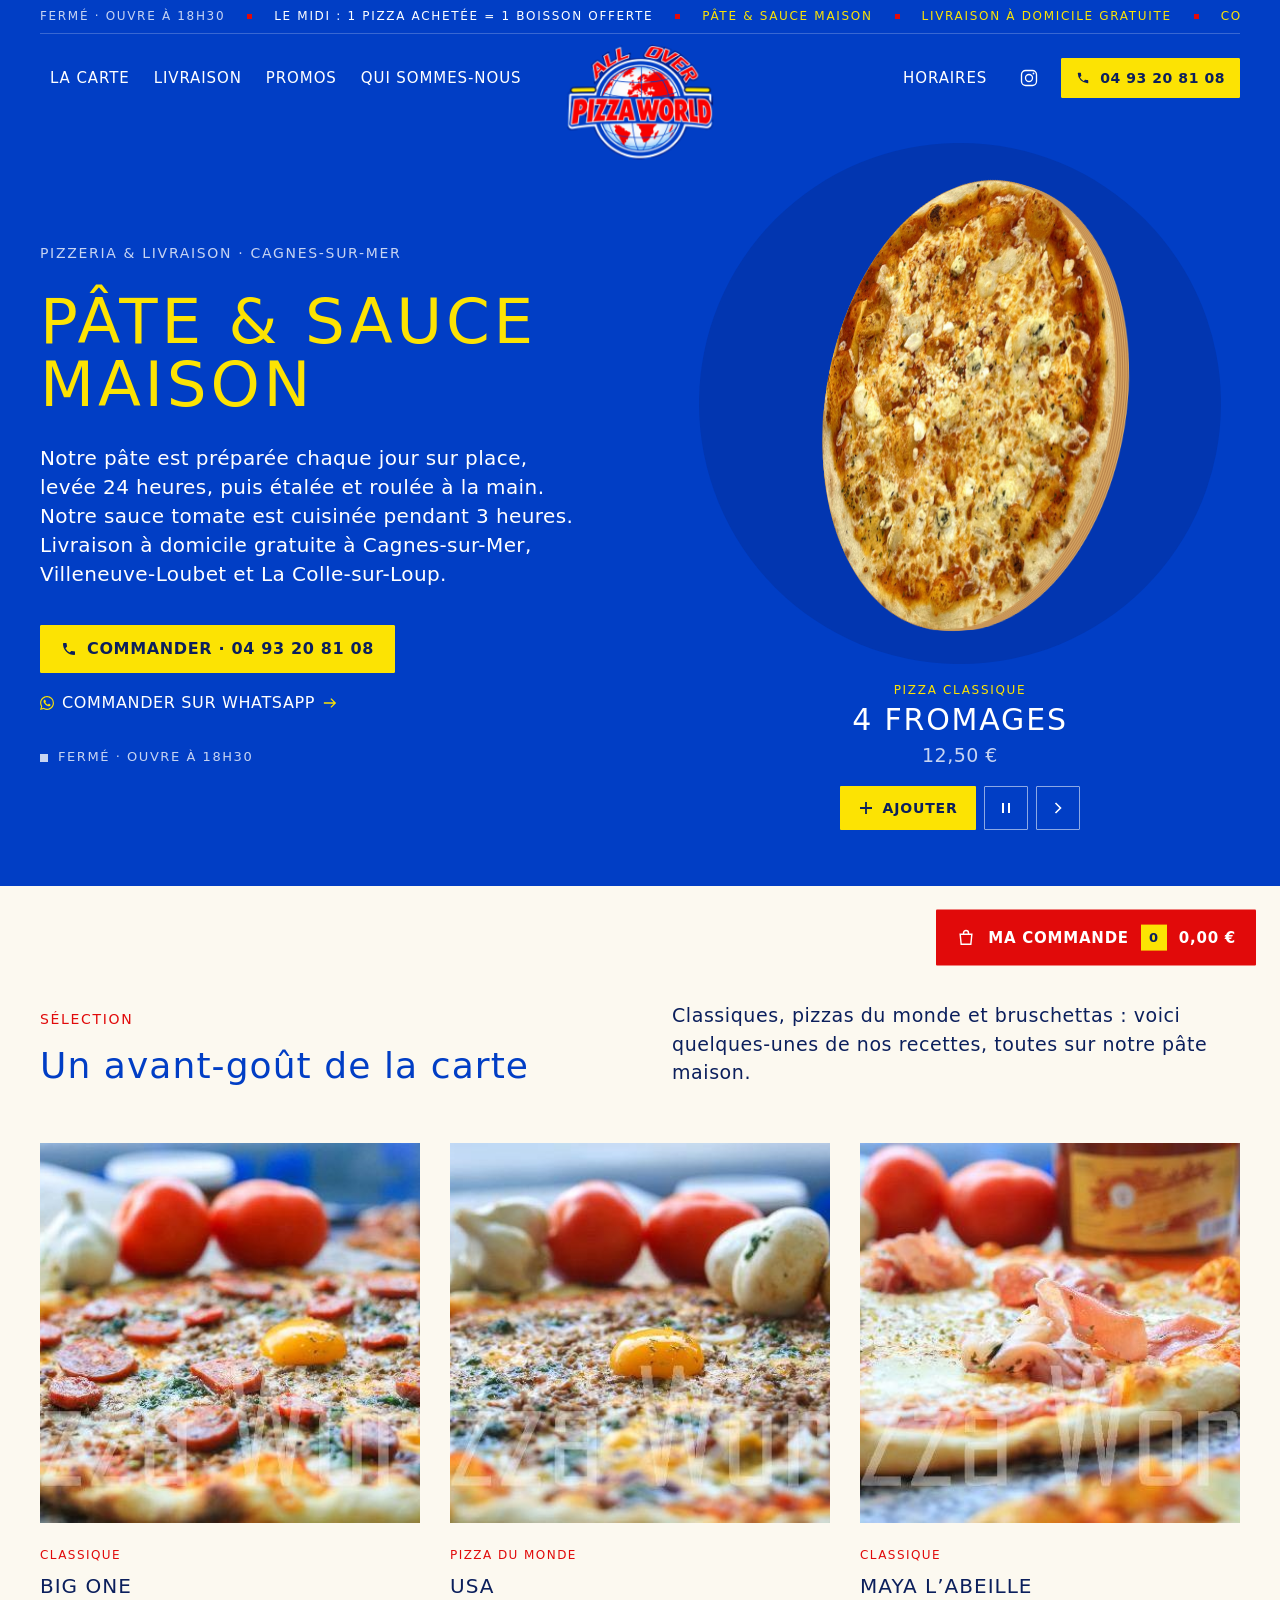
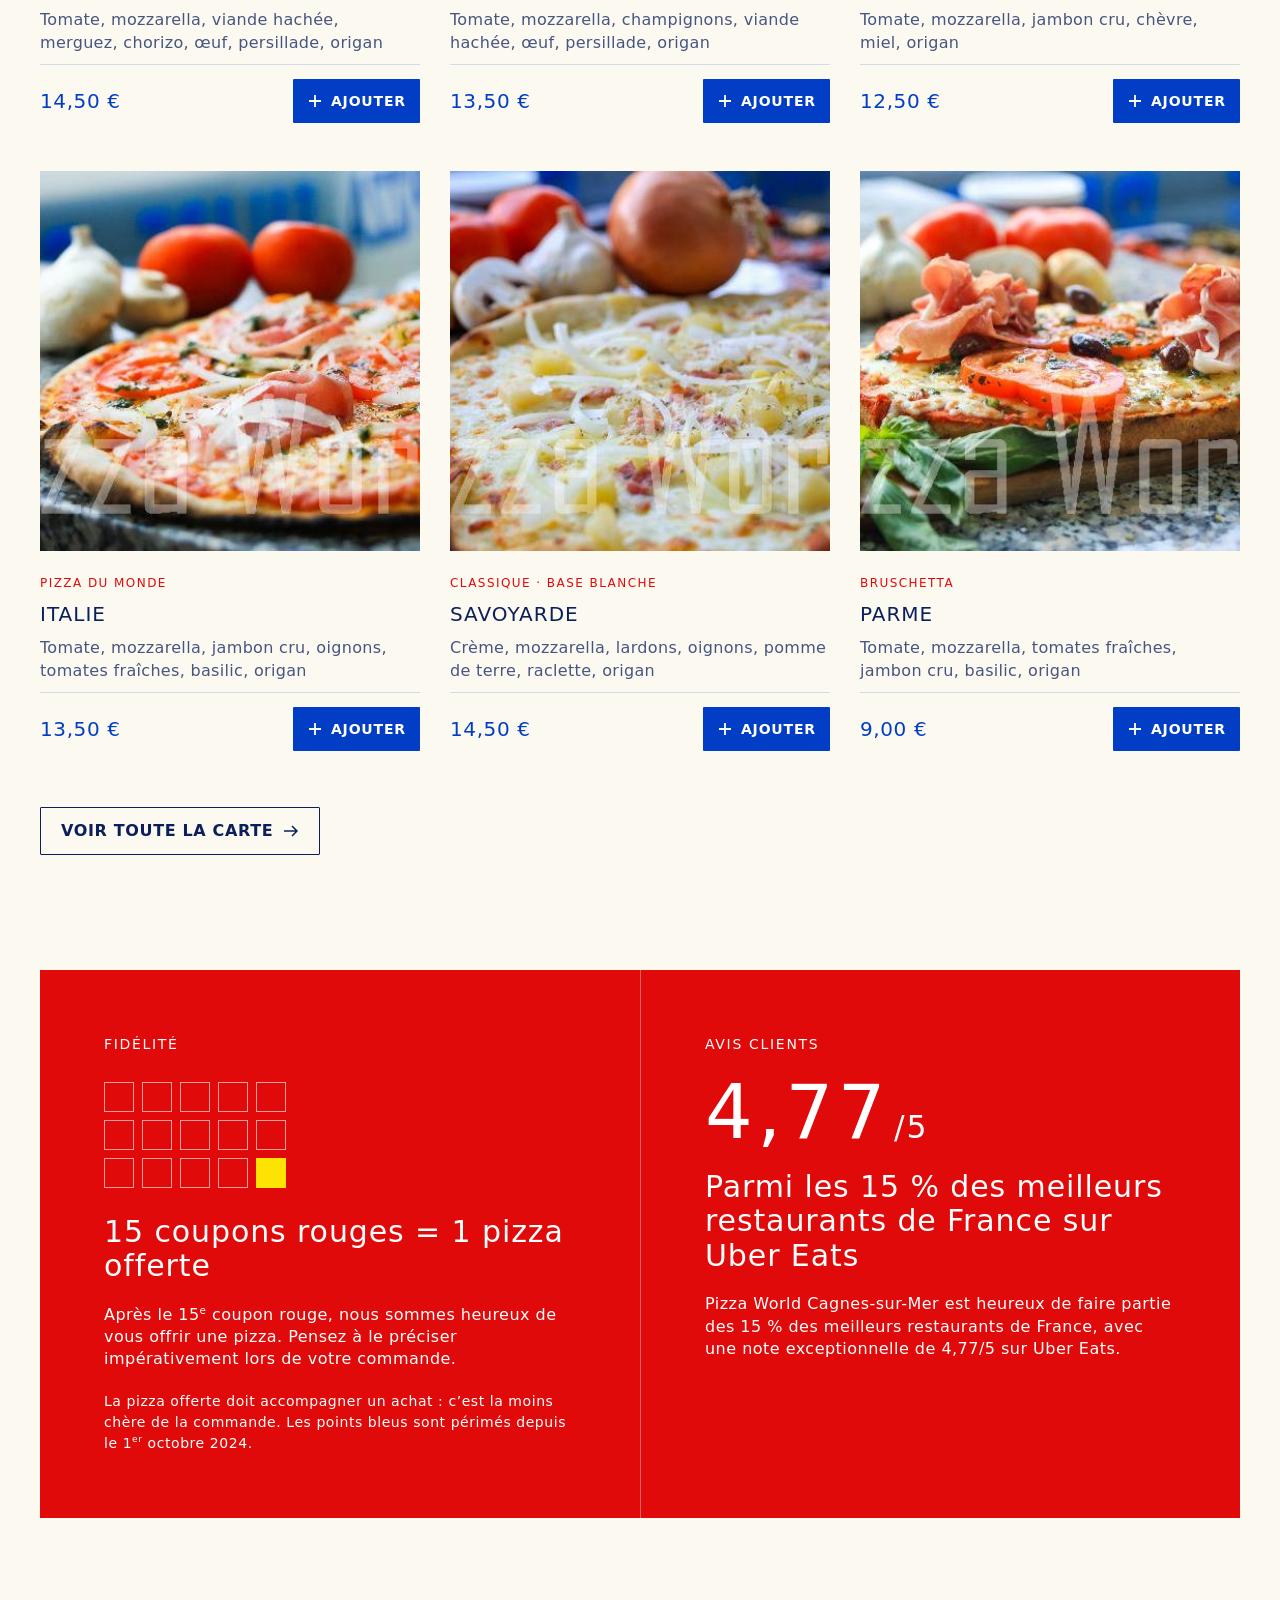
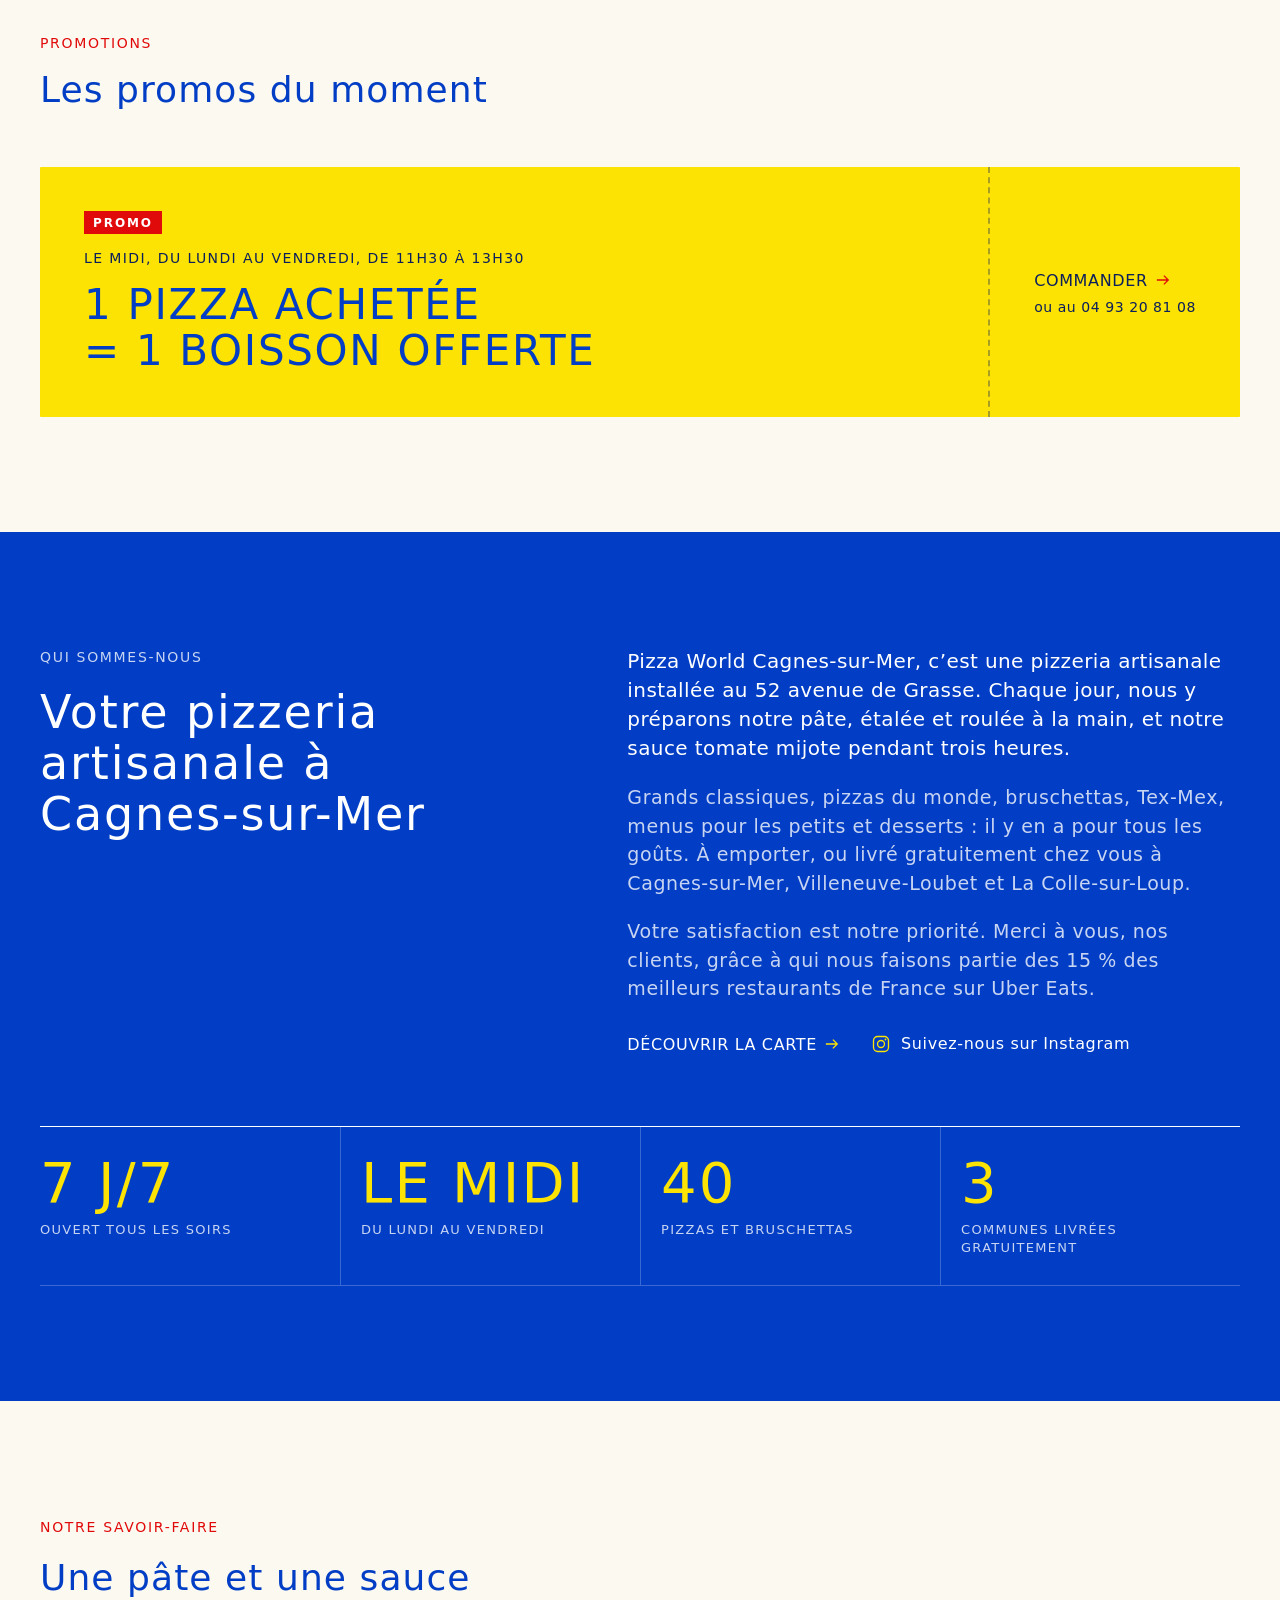
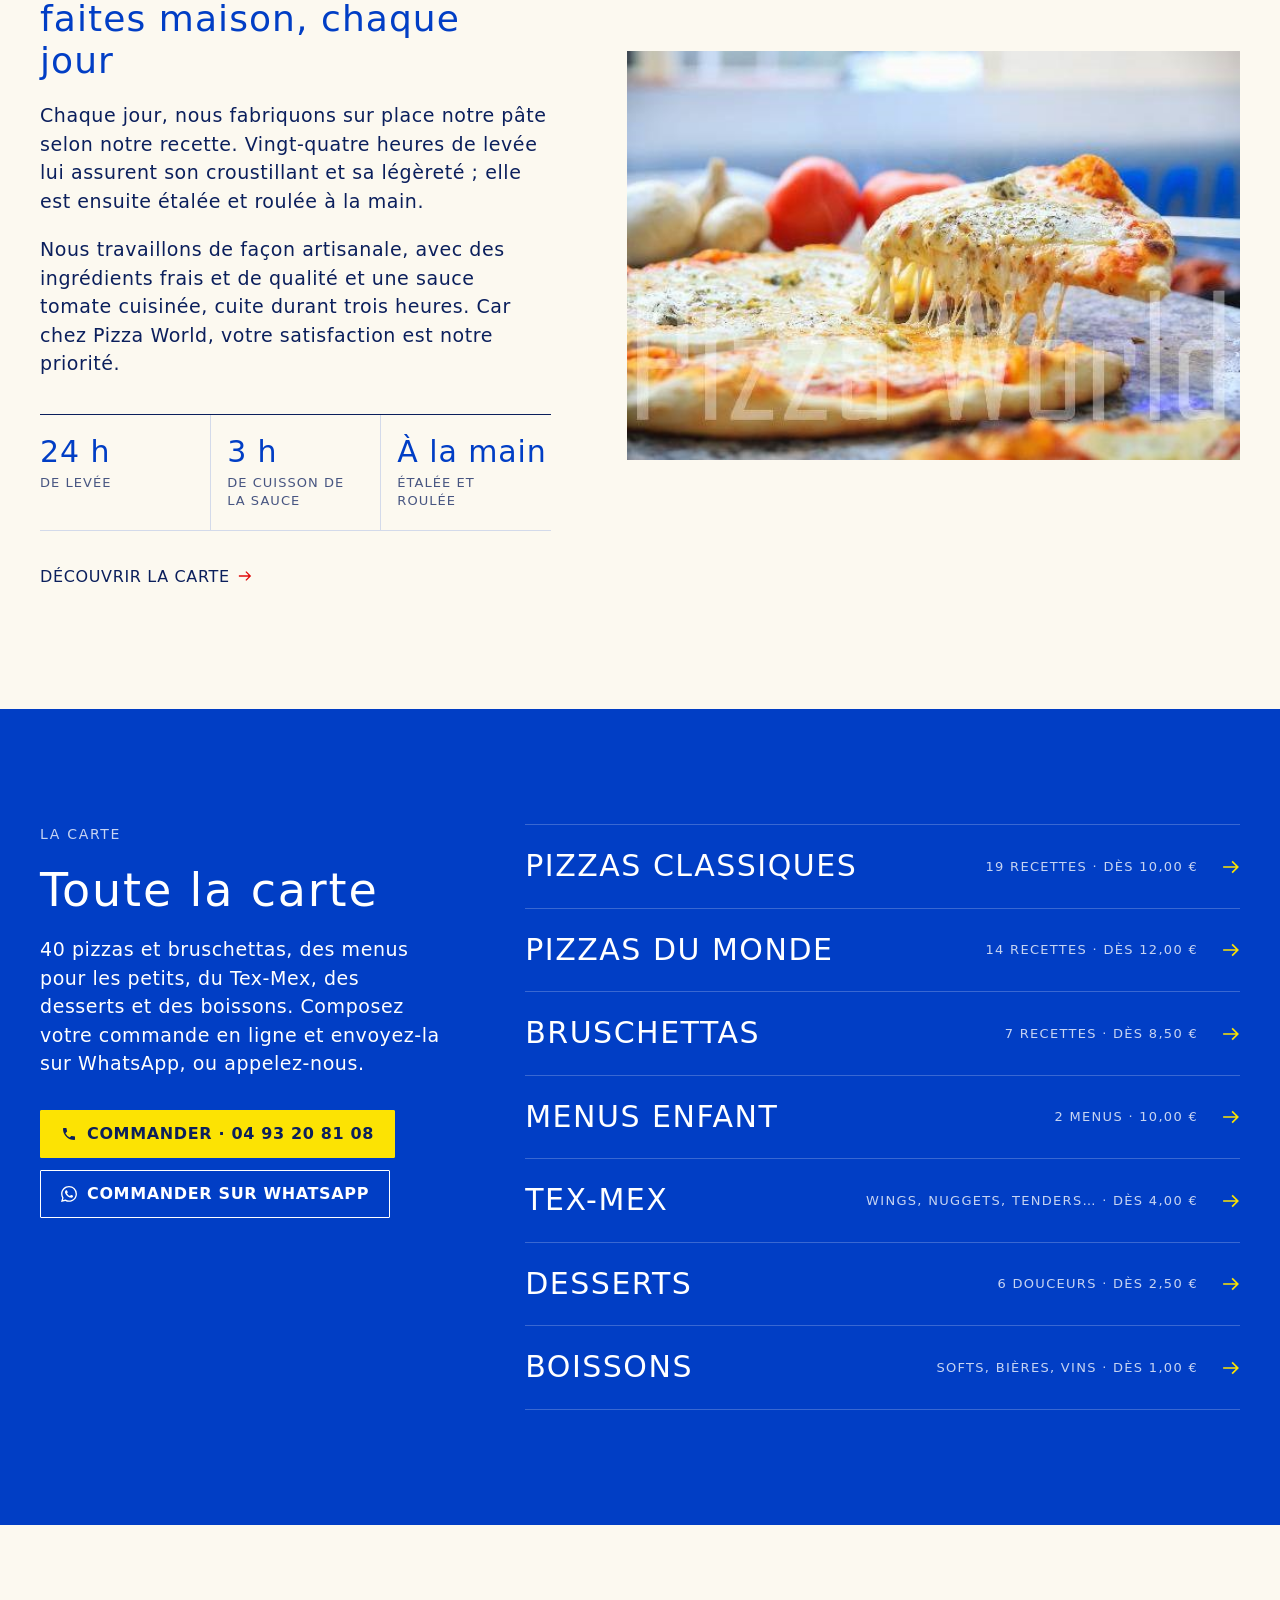
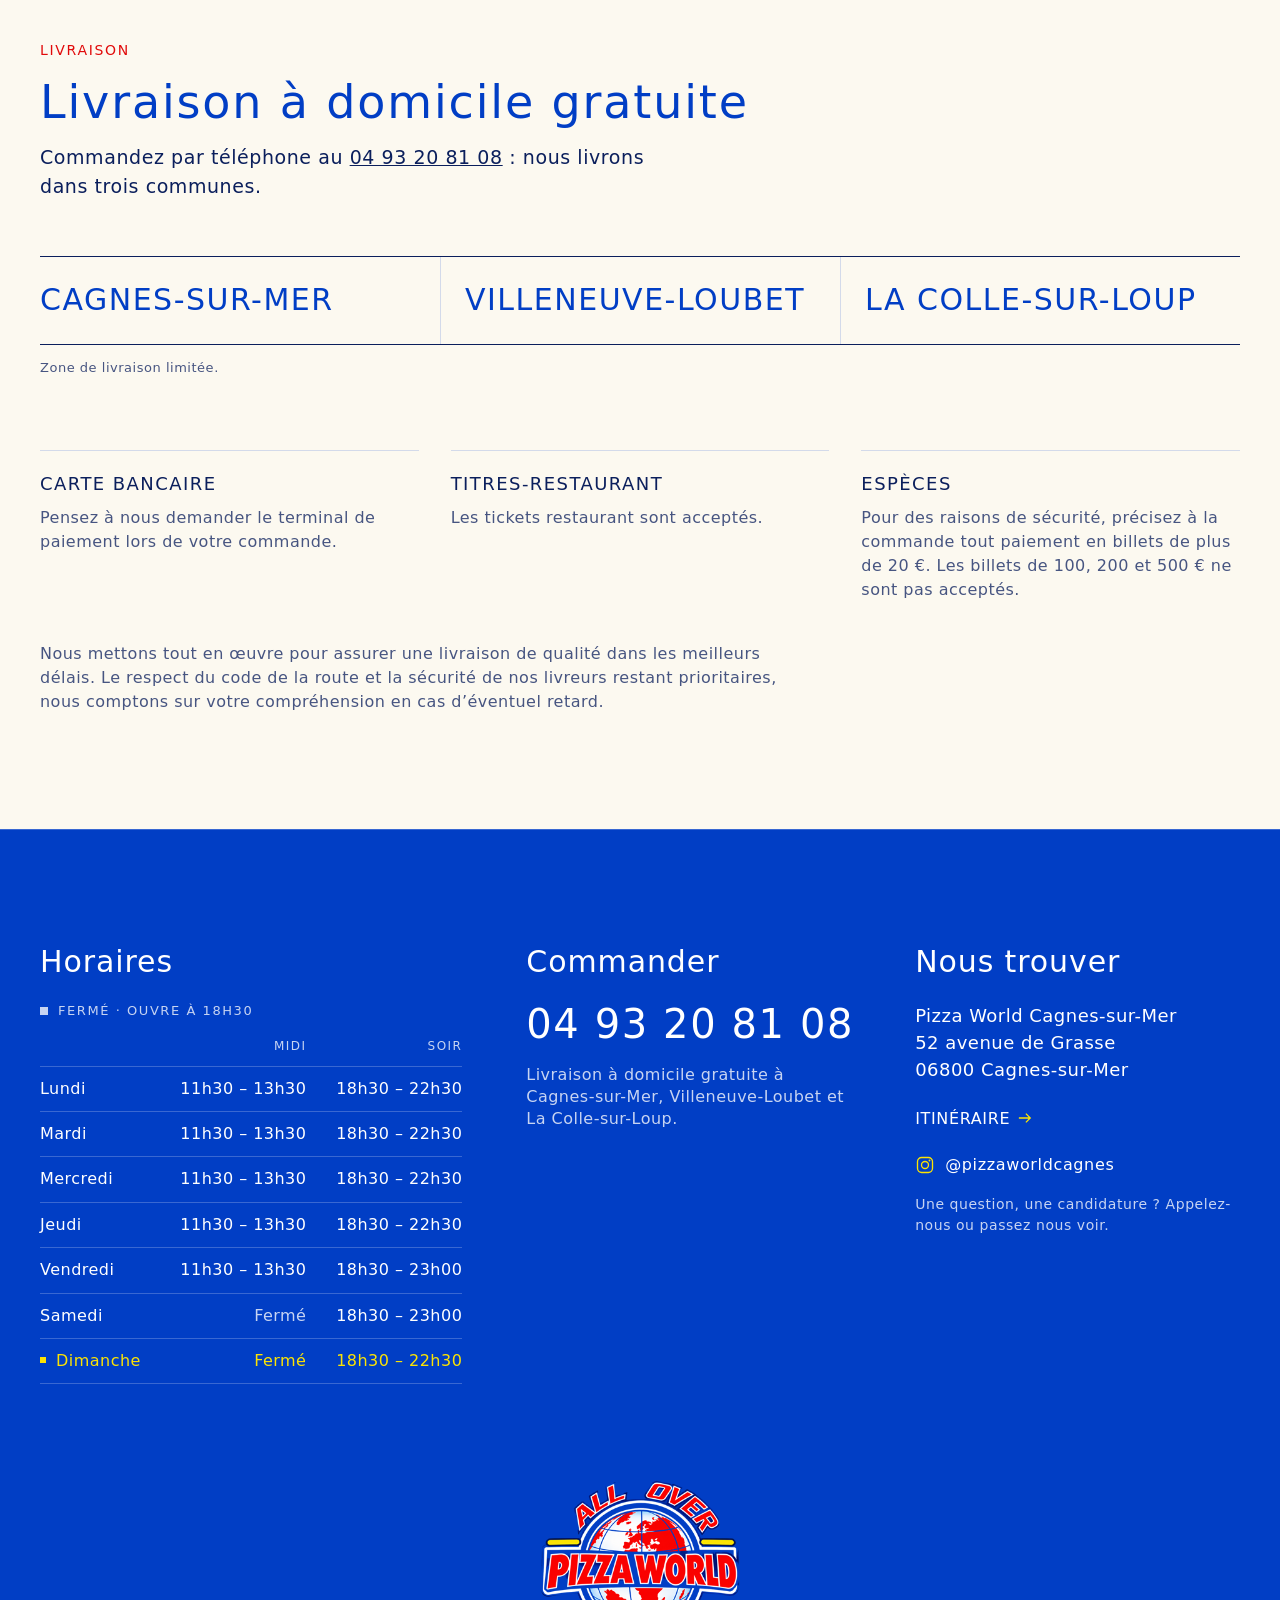
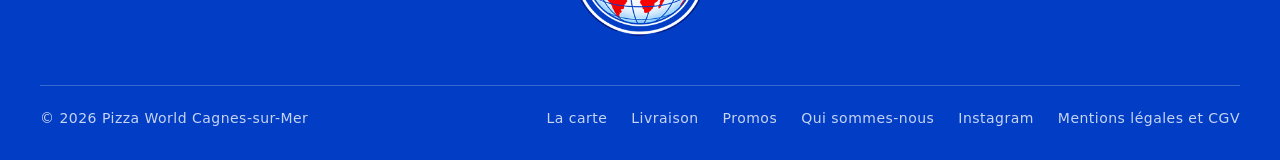
==== commit 2f1495ed: "Accueil : tourniquet Reine, 4 Fromages, Grèce, Camembert ; sélection avec USA et Italie Co-Authored-" ====
--- a/index.html
+++ b/index.html
@@ -181,11 +181,12 @@
           <p class="spin-price" data-spin-price>12,00&nbsp;€</p>
         </div>
         <!-- Recettes suivantes de la pizza 3D (photo vue du dessus dans assets/img/pizzas-3d/).
+             Elles passent dans cet ordre après la Reine, puis viennent les autres pizzas de la carte.
              Sur le site en ligne, la liste et les prix sont aussi relus dans carte.html. -->
         <ul class="spin-list" hidden>
           <li data-disc="assets/img/pizzas-3d/4-fromages.jpg" data-name="4 Fromages" data-kicker="Pizza classique" data-price="12,50 €"></li>
+          <li data-disc="assets/img/pizzas-3d/grece.jpg" data-name="Grèce" data-kicker="Pizza du monde · Nouveau" data-price="13,00 €"></li>
           <li data-disc="assets/img/pizzas-3d/camembert-roti.jpg" data-name="La Camembert rôti" data-kicker="Pizza classique · Nouveau · Base blanche" data-price="15,00 €" data-choices="Lardons|Poulet"></li>
-          <li data-disc="assets/img/pizzas-3d/grece.jpg" data-name="Grèce" data-kicker="Pizza du monde · Nouveau" data-price="13,00 €"></li>
         </ul>
         <div class="spin-actions" hidden>
           <button type="button" class="sc-btn" data-spin-toggle aria-label="Mettre la pizza en pause"><svg viewBox="0 0 16 16" aria-hidden="true"><path d="M5 3v10M11 3v10" fill="none" stroke="currentColor" stroke-width="2"/></svg></button>
@@ -218,6 +219,17 @@
             </div>
           </li>
           <li class="food-card" data-kind="pizza">
+            <div class="food-frame"><img class="food-media" src="assets/img/pizzas/usa.jpg" width="550" height="367" alt="Pizza USA" loading="lazy" decoding="async"></div>
+            <div class="food-body">
+              <p class="food-kicker">Pizza du monde</p>
+              <div class="food-title"><h3>USA</h3></div>
+              <p class="food-desc">Tomate, mozzarella, champignons, viande hachée, œuf, persillade, origan</p>
+              <div class="food-foot">
+                <span class="price">13,50&nbsp;€</span>
+              </div>
+            </div>
+          </li>
+          <li class="food-card" data-kind="pizza">
             <div class="food-frame"><img class="food-media" src="assets/img/pizzas/maya-l-abeille.jpg" width="550" height="367" alt="Pizza Maya l’Abeille" loading="lazy" decoding="async"></div>
             <div class="food-body">
               <p class="food-kicker">Classique</p>
@@ -229,6 +241,17 @@
             </div>
           </li>
           <li class="food-card" data-kind="pizza">
+            <div class="food-frame"><img class="food-media" src="assets/img/pizzas/italie.jpg" width="550" height="367" alt="Pizza Italie" loading="lazy" decoding="async"></div>
+            <div class="food-body">
+              <p class="food-kicker">Pizza du monde</p>
+              <div class="food-title"><h3>Italie</h3></div>
+              <p class="food-desc">Tomate, mozzarella, jambon cru, oignons, tomates fraîches, basilic, origan</p>
+              <div class="food-foot">
+                <span class="price">13,50&nbsp;€</span>
+              </div>
+            </div>
+          </li>
+          <li class="food-card" data-kind="pizza">
             <div class="food-frame"><img class="food-media" src="assets/img/pizzas/savoyarde.jpg" width="550" height="367" alt="Pizza Savoyarde" loading="lazy" decoding="async"></div>
             <div class="food-body">
               <p class="food-kicker">Classique · base blanche</p>
@@ -236,28 +259,6 @@
               <p class="food-desc">Crème, mozzarella, lardons, oignons, pomme de terre, raclette, origan</p>
               <div class="food-foot">
                 <span class="price">14,50&nbsp;€</span>
-              </div>
-            </div>
-          </li>
-          <li class="food-card" data-kind="pizza">
-            <div class="food-frame"><img class="food-media" src="assets/img/pizzas/mexique.jpg" width="550" height="367" alt="Pizza Mexique" loading="lazy" decoding="async"></div>
-            <div class="food-body">
-              <p class="food-kicker">Pizza du monde</p>
-              <div class="food-title"><h3>Mexique</h3></div>
-              <p class="food-desc">Tomate, mozzarella, viande hachée, poivrons, maïs, guacamole, épices mexicaines, origan</p>
-              <div class="food-foot">
-                <span class="price">13,50&nbsp;€</span>
-              </div>
-            </div>
-          </li>
-          <li class="food-card" data-kind="pizza">
-            <div class="food-frame"><img class="food-media" src="assets/img/pizzas/turquie.jpg" width="550" height="367" alt="Pizza Turquie" loading="lazy" decoding="async"></div>
-            <div class="food-body">
-              <p class="food-kicker">Pizza du monde</p>
-              <div class="food-title"><h3>Turquie</h3></div>
-              <p class="food-desc">Tomate, mozzarella, kebab, frites, origan</p>
-              <div class="food-foot">
-                <span class="price">13,50&nbsp;€</span>
               </div>
             </div>
           </li>
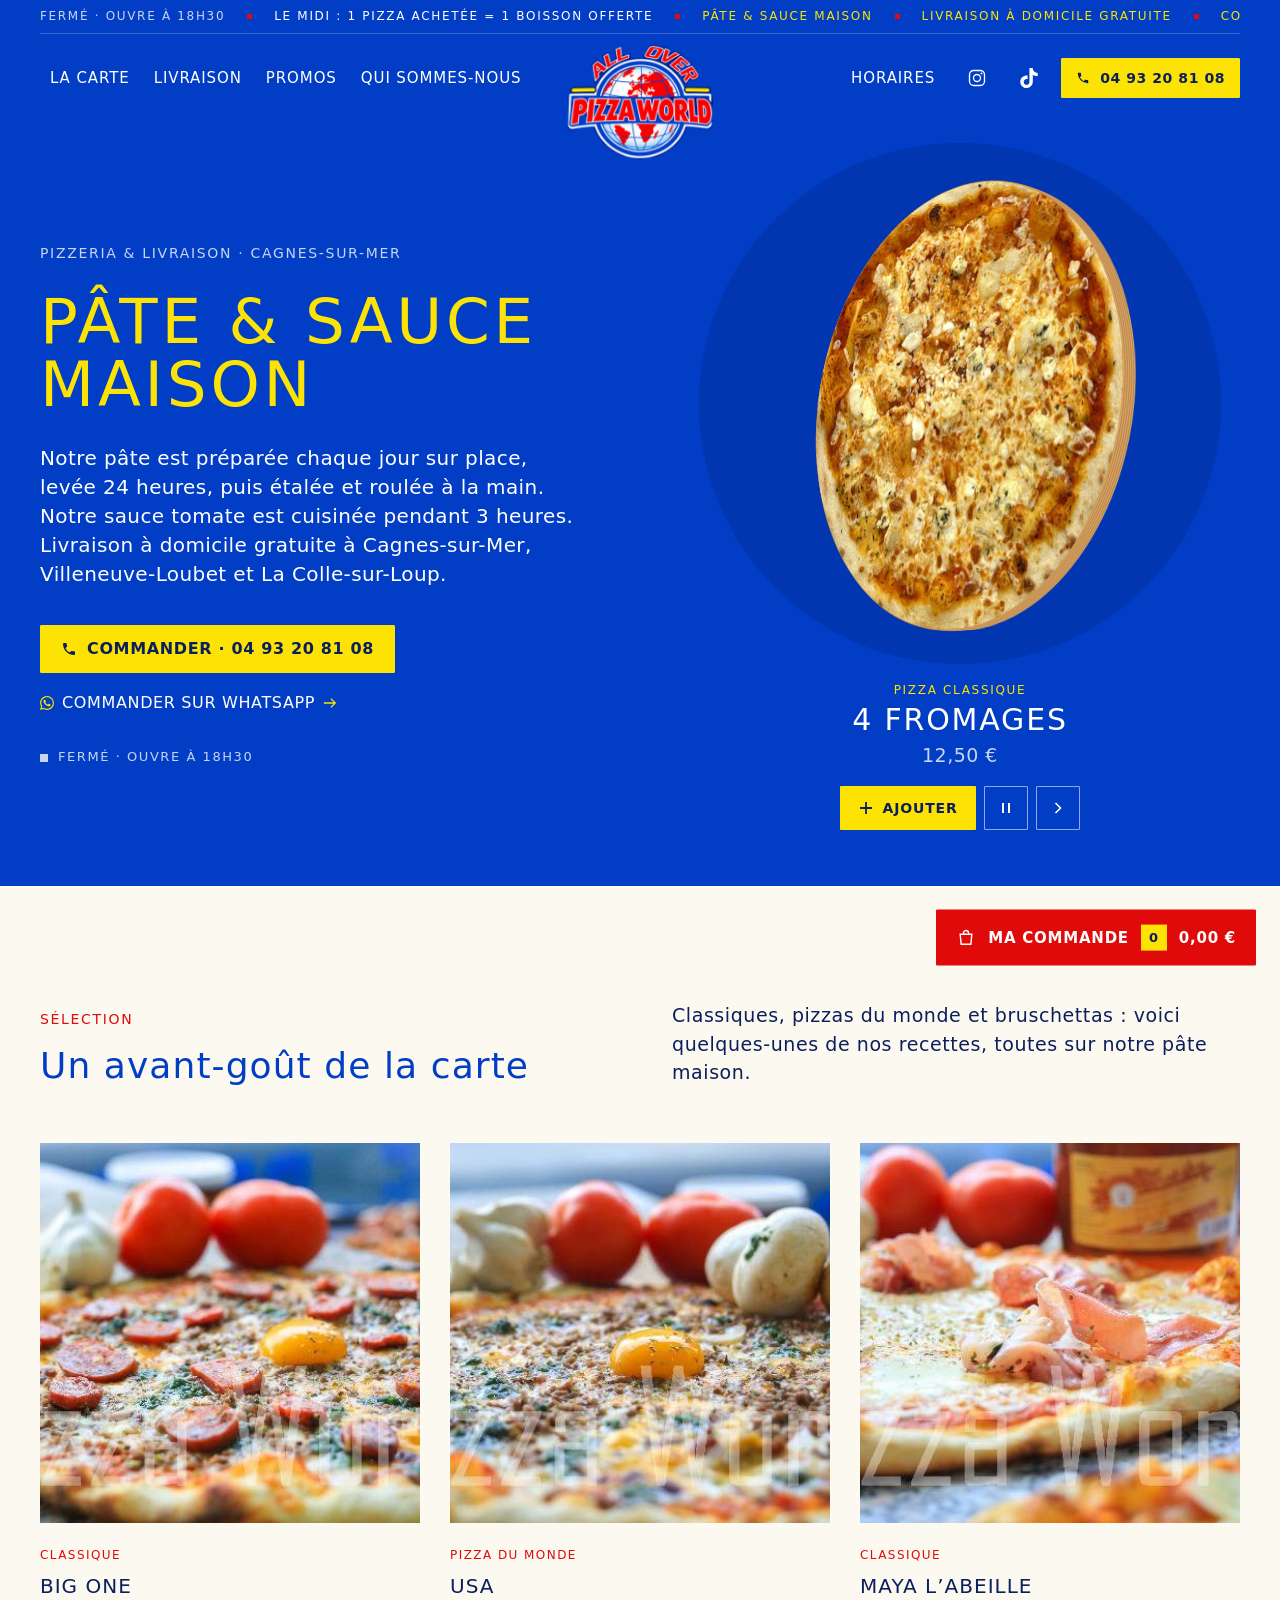
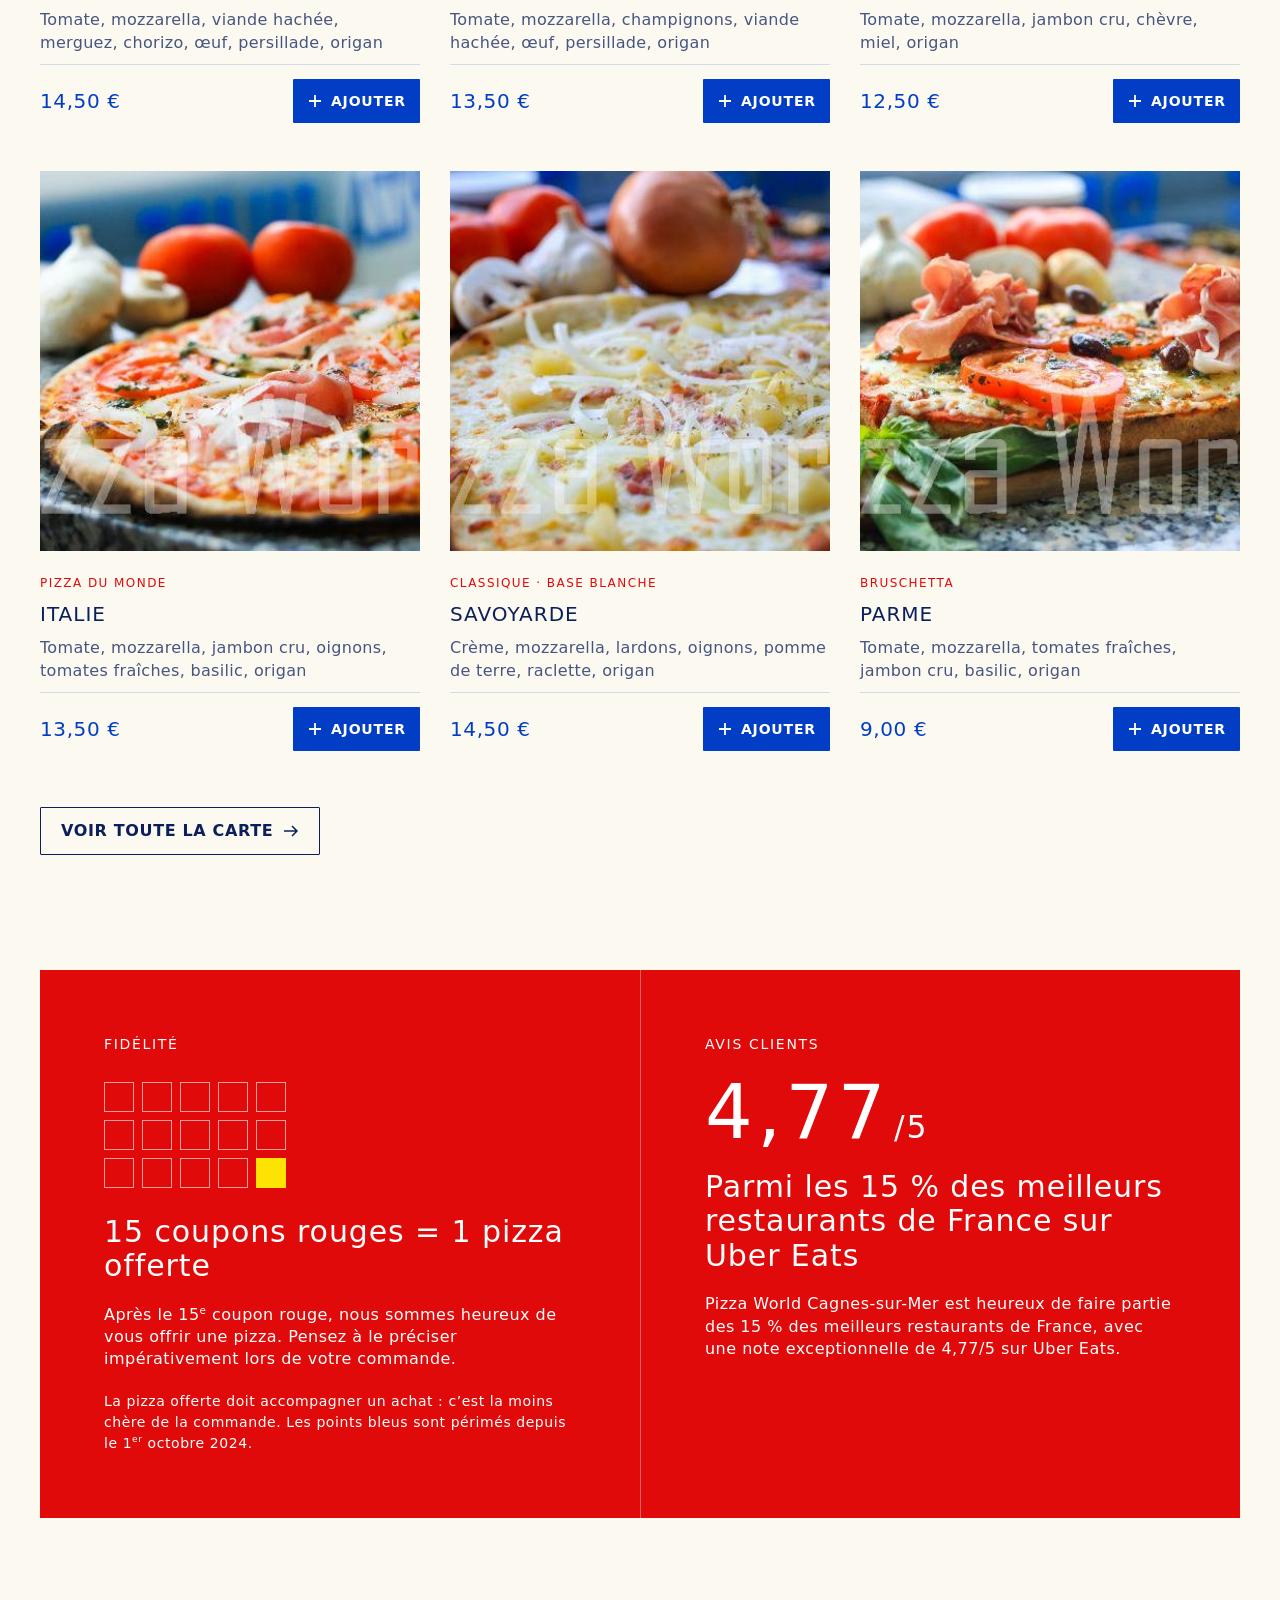
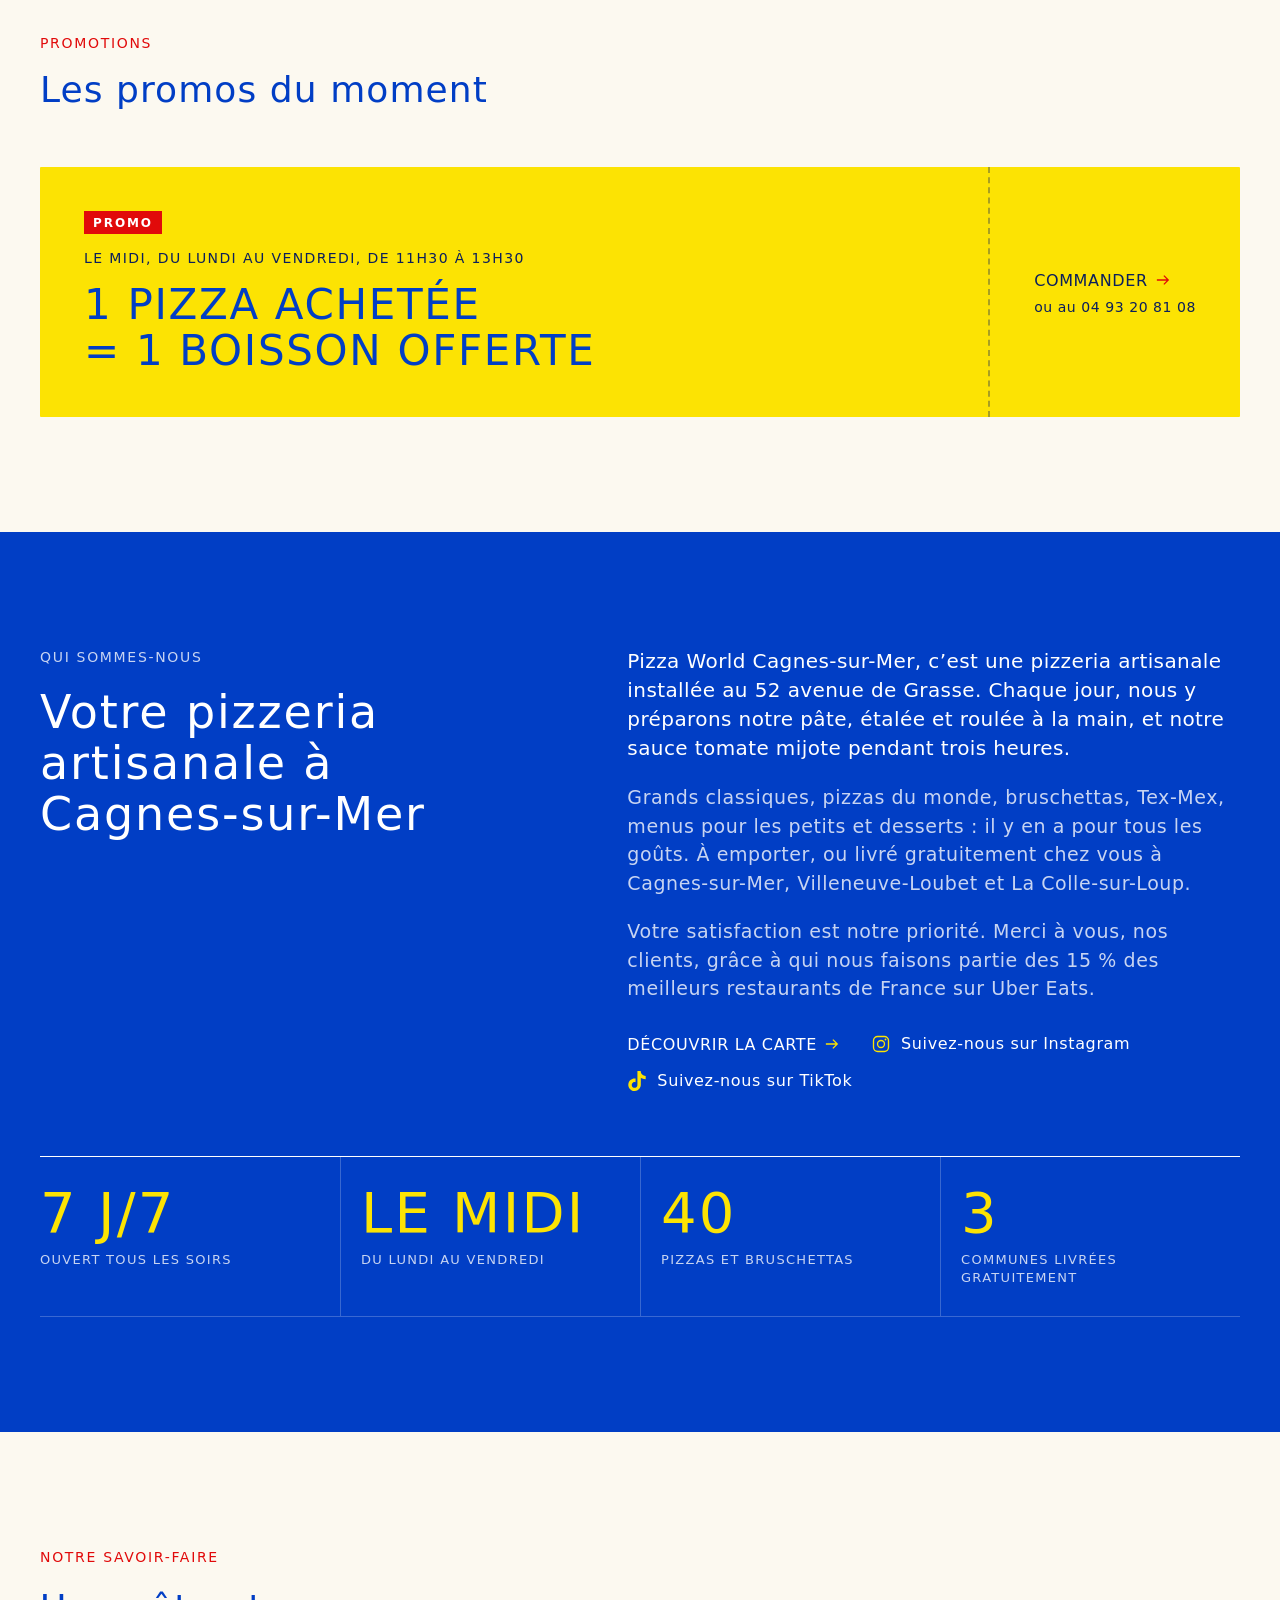
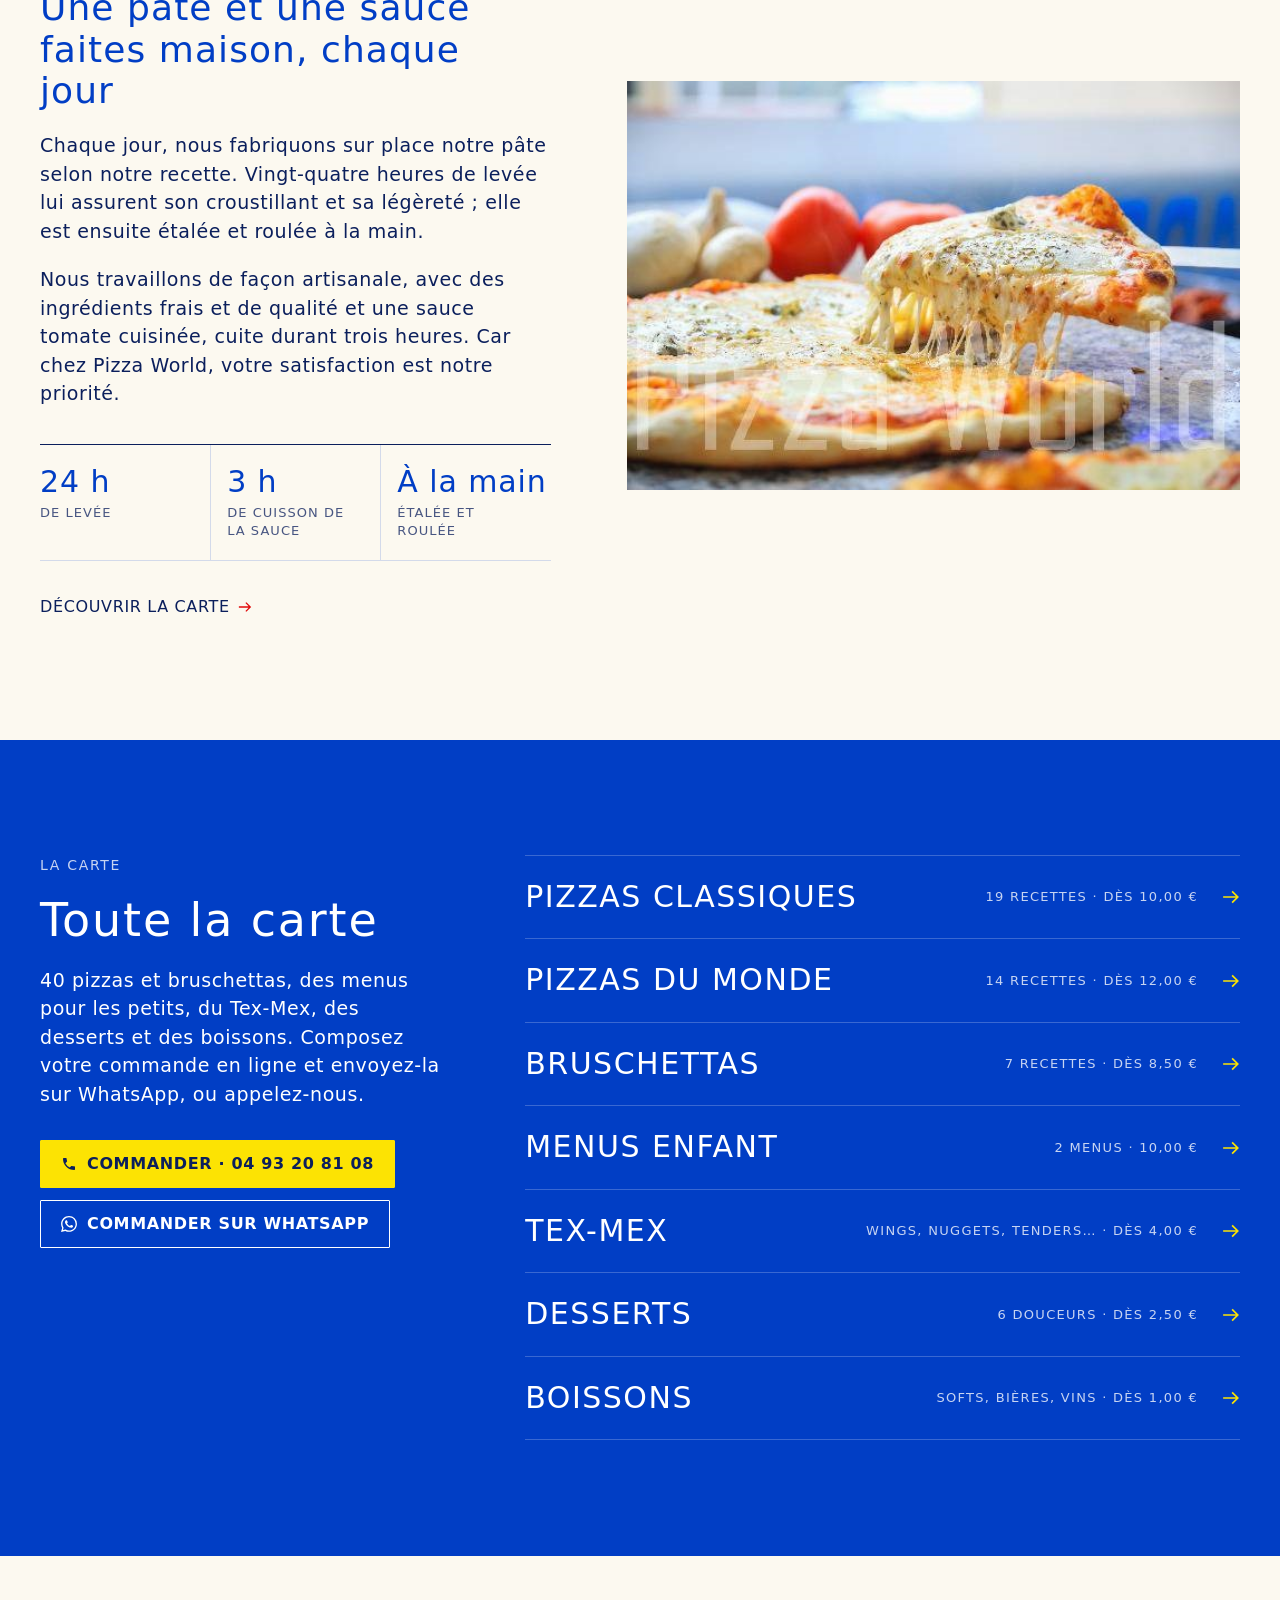
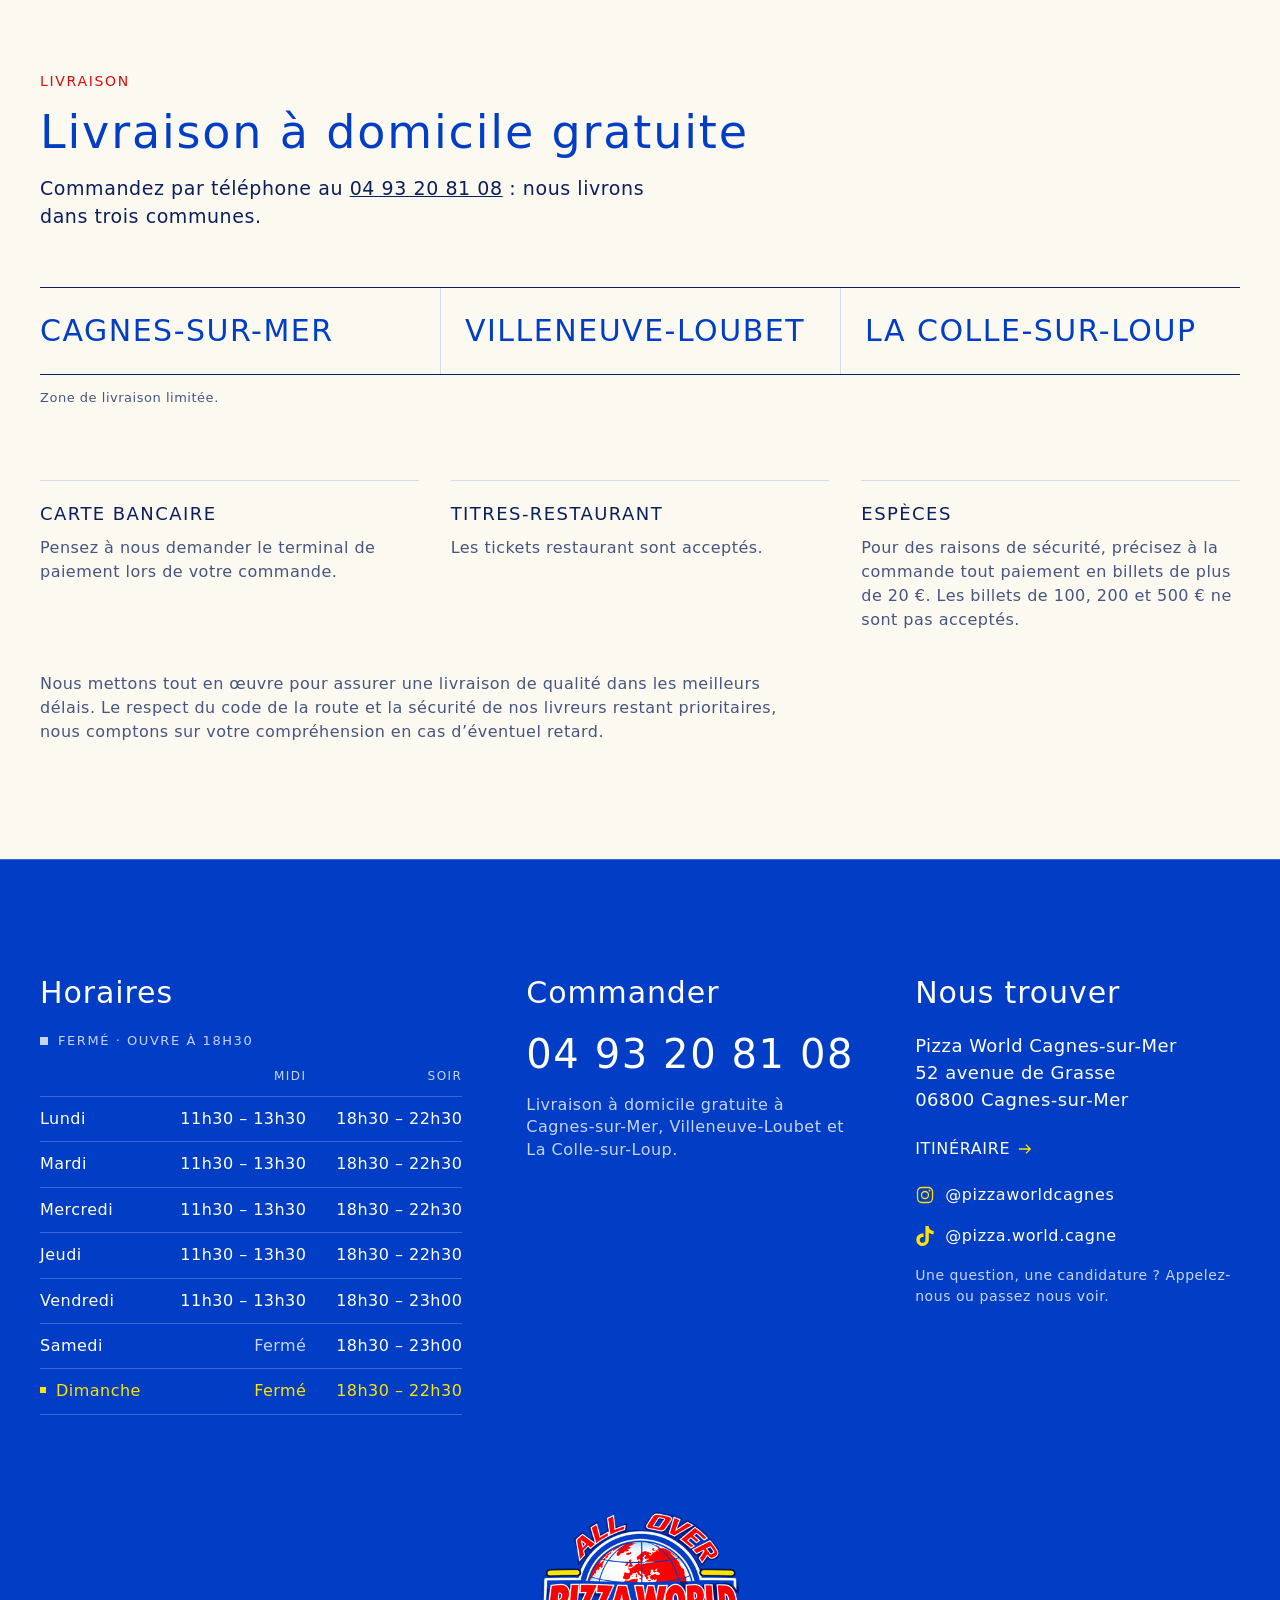
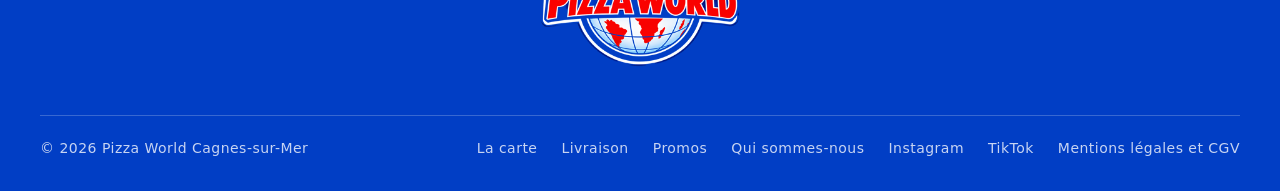
==== commit 0bc0bba7: "Ajout du lien TikTok @pizza.world.cagne Co-Authored-By: Claude Opus 5.5 <noreply@anthropic.com>" ====
--- a/index.html
+++ b/index.html
@@ -54,7 +54,7 @@
       "addressCountry": "FR"
     },
     "areaServed": ["Cagnes-sur-Mer", "Villeneuve-Loubet", "La Colle-sur-Loup"],
-    "sameAs": ["https://www.instagram.com/pizzaworldcagnes/"],
+    "sameAs": ["https://www.instagram.com/pizzaworldcagnes/", "https://www.tiktok.com/@pizza.world.cagne"],
     "openingHoursSpecification": [
       { "@type": "OpeningHoursSpecification", "dayOfWeek": ["Monday", "Tuesday", "Wednesday", "Thursday", "Friday"], "opens": "11:30", "closes": "13:30" },
       { "@type": "OpeningHoursSpecification", "dayOfWeek": ["Monday", "Tuesday", "Wednesday", "Thursday", "Sunday"], "opens": "18:30", "closes": "22:30" },
@@ -69,6 +69,7 @@
     <symbol id="i-arrow" viewBox="0 0 16 16"><path fill="none" stroke="currentColor" stroke-width="1.5" d="M1 8h13M9 3l5 5-5 5"/></symbol>
     <symbol id="i-up" viewBox="0 0 16 16"><path fill="none" stroke="currentColor" stroke-width="1.6" d="M3 10.5 8 5.5l5 5"/></symbol>
     <symbol id="i-instagram" viewBox="0 0 24 24"><g fill="none" stroke="currentColor" stroke-width="1.6"><rect x="3" y="3" width="18" height="18" rx="5"/><circle cx="12" cy="12" r="4.2"/></g><circle cx="17.4" cy="6.6" r="1.1" fill="currentColor"/></symbol>
+    <symbol id="i-tiktok" viewBox="0 0 24 24"><path fill="currentColor" d="M12.525.02c1.31-.02 2.61-.01 3.91-.02.08 1.53.63 3.09 1.75 4.17 1.12 1.11 2.7 1.62 4.24 1.79v4.03c-1.44-.05-2.89-.35-4.2-.97-.57-.26-1.1-.59-1.62-.93-.01 2.92.01 5.84-.02 8.75-.08 1.4-.54 2.79-1.35 3.94-1.31 1.92-3.58 3.17-5.91 3.21-1.43.08-2.86-.31-4.08-1.03-2.02-1.19-3.44-3.37-3.65-5.71-.02-.5-.03-1-.01-1.49.18-1.9 1.12-3.72 2.58-4.96 1.66-1.44 3.98-2.13 6.15-1.72.02 1.48-.04 2.96-.04 4.44-.99-.32-2.15-.23-3.02.37-.63.41-1.11 1.04-1.36 1.75-.21.51-.15 1.07-.14 1.61.24 1.64 1.82 3.02 3.5 2.87 1.12-.01 2.19-.66 2.77-1.61.19-.33.4-.67.41-1.06.1-1.79.06-3.57.07-5.36.01-4.03-.01-8.05.02-12.07z"/></symbol>
     <symbol id="i-whatsapp" viewBox="0 0 24 24"><path fill="currentColor" d="M17.472 14.382c-.297-.149-1.758-.867-2.03-.967-.273-.099-.471-.148-.67.15-.197.297-.767.966-.94 1.164-.173.199-.347.223-.644.075-.297-.15-1.255-.463-2.39-1.475-.883-.788-1.48-1.761-1.653-2.059-.173-.297-.018-.458.13-.606.134-.133.298-.347.446-.52.149-.174.198-.298.298-.497.099-.198.05-.371-.025-.52-.075-.149-.669-1.612-.916-2.207-.242-.579-.487-.5-.669-.51-.173-.008-.371-.01-.57-.01-.198 0-.52.074-.792.372-.272.297-1.04 1.016-1.04 2.479 0 1.462 1.065 2.875 1.213 3.074.149.198 2.096 3.2 5.077 4.487.709.306 1.262.489 1.694.625.712.227 1.36.195 1.871.118.571-.085 1.758-.719 2.006-1.413.248-.694.248-1.289.173-1.413-.074-.124-.272-.198-.57-.347m-5.421 7.403h-.004a9.87 9.87 0 0 1-5.031-1.378l-.361-.214-3.741.982.998-3.648-.235-.374a9.86 9.86 0 0 1-1.51-5.26c.001-5.45 4.436-9.884 9.888-9.884 2.64 0 5.122 1.03 6.988 2.898a9.825 9.825 0 0 1 2.893 6.994c-.003 5.45-4.437 9.884-9.885 9.884m8.413-18.297A11.815 11.815 0 0 0 12.05 0C5.495 0 .16 5.335.157 11.892c0 2.096.547 4.142 1.588 5.945L.057 24l6.305-1.654a11.882 11.882 0 0 0 5.683 1.448h.005c6.554 0 11.89-5.335 11.893-11.893a11.821 11.821 0 0 0-3.48-8.413Z"/></symbol>
   </svg>
 
@@ -119,6 +120,9 @@
         <a class="nav-icon" href="https://www.instagram.com/pizzaworldcagnes/" target="_blank" rel="noopener" aria-label="Instagram @pizzaworldcagnes (nouvelle fenêtre)">
           <svg class="icon" aria-hidden="true"><use href="#i-instagram"/></svg>
         </a>
+        <a class="nav-icon" href="https://www.tiktok.com/@pizza.world.cagne" target="_blank" rel="noopener" aria-label="TikTok @pizza.world.cagne (nouvelle fenêtre)">
+          <svg class="icon" aria-hidden="true"><use href="#i-tiktok"/></svg>
+        </a>
         <a class="btn btn-sm" href="tel:+33493208108">
           <svg class="icon" aria-hidden="true"><use href="#i-phone"/></svg>04 93 20 81 08
         </a>
@@ -142,6 +146,7 @@
         <p class="status" data-open-status hidden></p>
         <a class="btn" href="tel:+33493208108"><svg class="icon" aria-hidden="true"><use href="#i-phone"/></svg>Commander · 04 93 20 81 08</a>
         <a class="social-link" href="https://www.instagram.com/pizzaworldcagnes/" target="_blank" rel="noopener"><svg class="icon" aria-hidden="true"><use href="#i-instagram"/></svg>@pizzaworldcagnes</a>
+        <a class="social-link" href="https://www.tiktok.com/@pizza.world.cagne" target="_blank" rel="noopener"><svg class="icon" aria-hidden="true"><use href="#i-tiktok"/></svg>@pizza.world.cagne</a>
         <p class="small muted">52 avenue de Grasse, 06800 Cagnes-sur-Mer</p>
       </div>
     </div>
@@ -333,6 +338,7 @@
           <div class="about-links">
             <a class="link-arrow" href="carte.html">Découvrir la carte <svg class="icon" aria-hidden="true"><use href="#i-arrow"/></svg></a>
             <a class="social-link" href="https://www.instagram.com/pizzaworldcagnes/" target="_blank" rel="noopener"><svg class="icon" aria-hidden="true"><use href="#i-instagram"/></svg>Suivez-nous sur Instagram</a>
+            <a class="social-link" href="https://www.tiktok.com/@pizza.world.cagne" target="_blank" rel="noopener"><svg class="icon" aria-hidden="true"><use href="#i-tiktok"/></svg>Suivez-nous sur TikTok</a>
           </div>
         </div>
         <dl class="about-facts">
@@ -461,6 +467,7 @@
         <address>Pizza World Cagnes-sur-Mer<br>52 avenue de Grasse<br>06800 Cagnes-sur-Mer</address>
         <a class="link-arrow" href="https://www.google.com/maps/search/?api=1&amp;query=Pizza%20World%2052%20avenue%20de%20Grasse%2006800%20Cagnes-sur-Mer" target="_blank" rel="noopener">Itinéraire <svg class="icon" aria-hidden="true"><use href="#i-arrow"/></svg></a>
         <a class="social-link" href="https://www.instagram.com/pizzaworldcagnes/" target="_blank" rel="noopener"><svg class="icon" aria-hidden="true"><use href="#i-instagram"/></svg>@pizzaworldcagnes</a>
+        <a class="social-link" href="https://www.tiktok.com/@pizza.world.cagne" target="_blank" rel="noopener"><svg class="icon" aria-hidden="true"><use href="#i-tiktok"/></svg>@pizza.world.cagne</a>
         <p class="small muted">Une question, une candidature&nbsp;? Appelez-nous ou passez nous voir.</p>
       </div>
     </div>
@@ -477,6 +484,7 @@
         <a href="#promotions" data-promos-link>Promos</a>
         <a href="#qui-sommes-nous">Qui sommes-nous</a>
         <a href="https://www.instagram.com/pizzaworldcagnes/" target="_blank" rel="noopener">Instagram</a>
+        <a href="https://www.tiktok.com/@pizza.world.cagne" target="_blank" rel="noopener">TikTok</a>
         <a href="mentions-legales.html">Mentions légales et CGV</a>
       </nav>
     </div>
